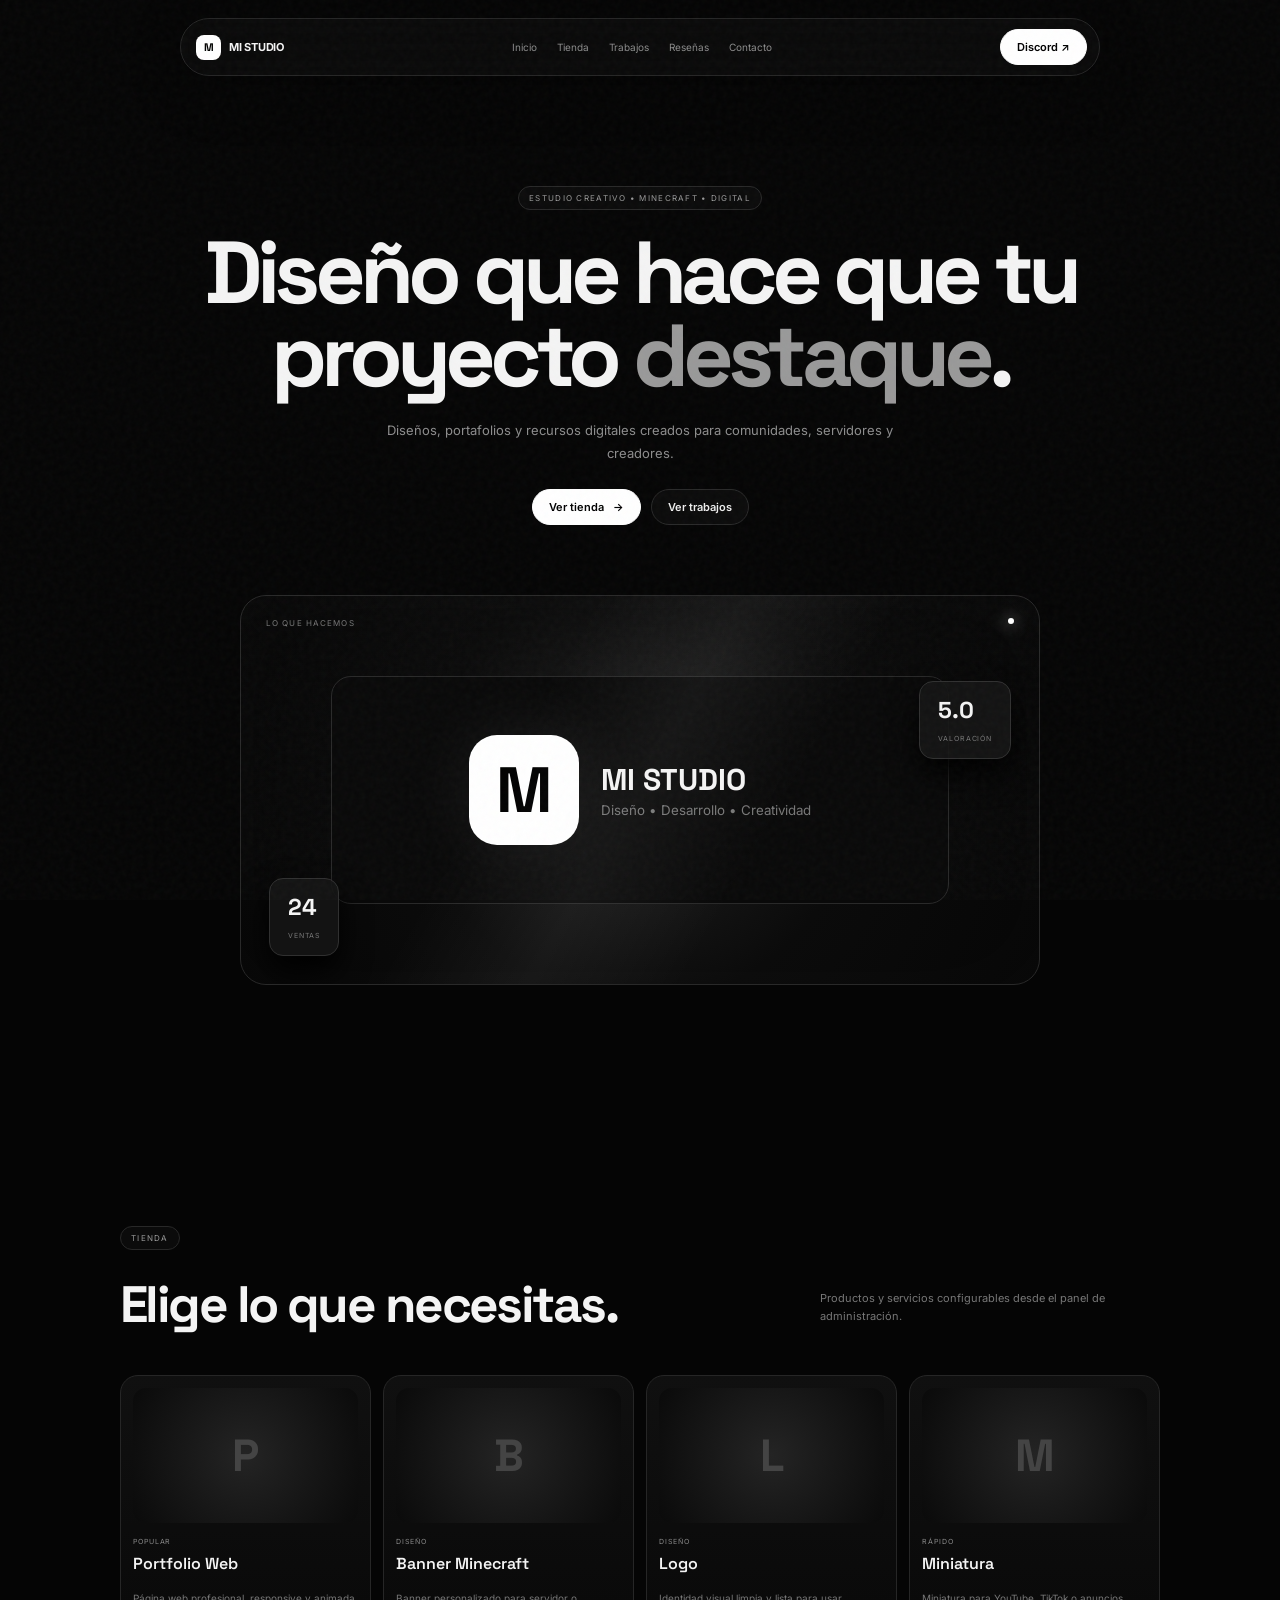
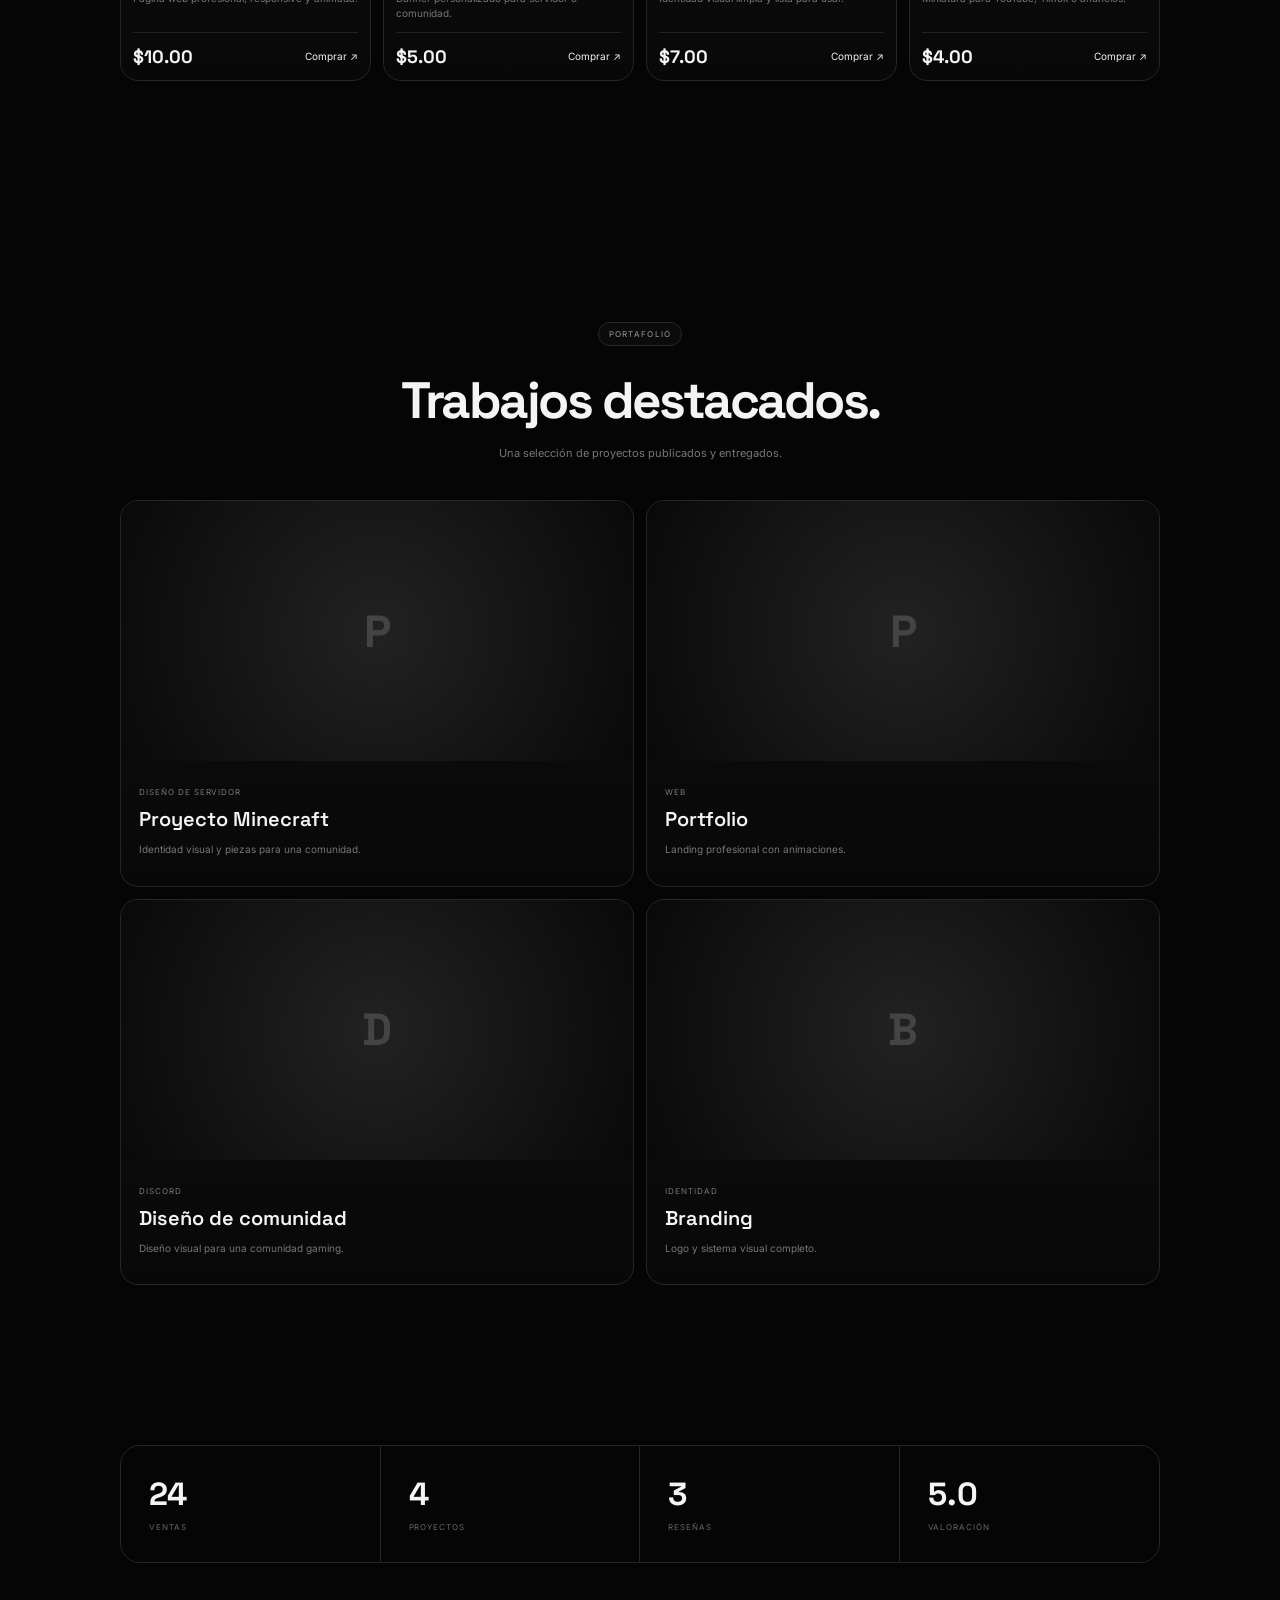
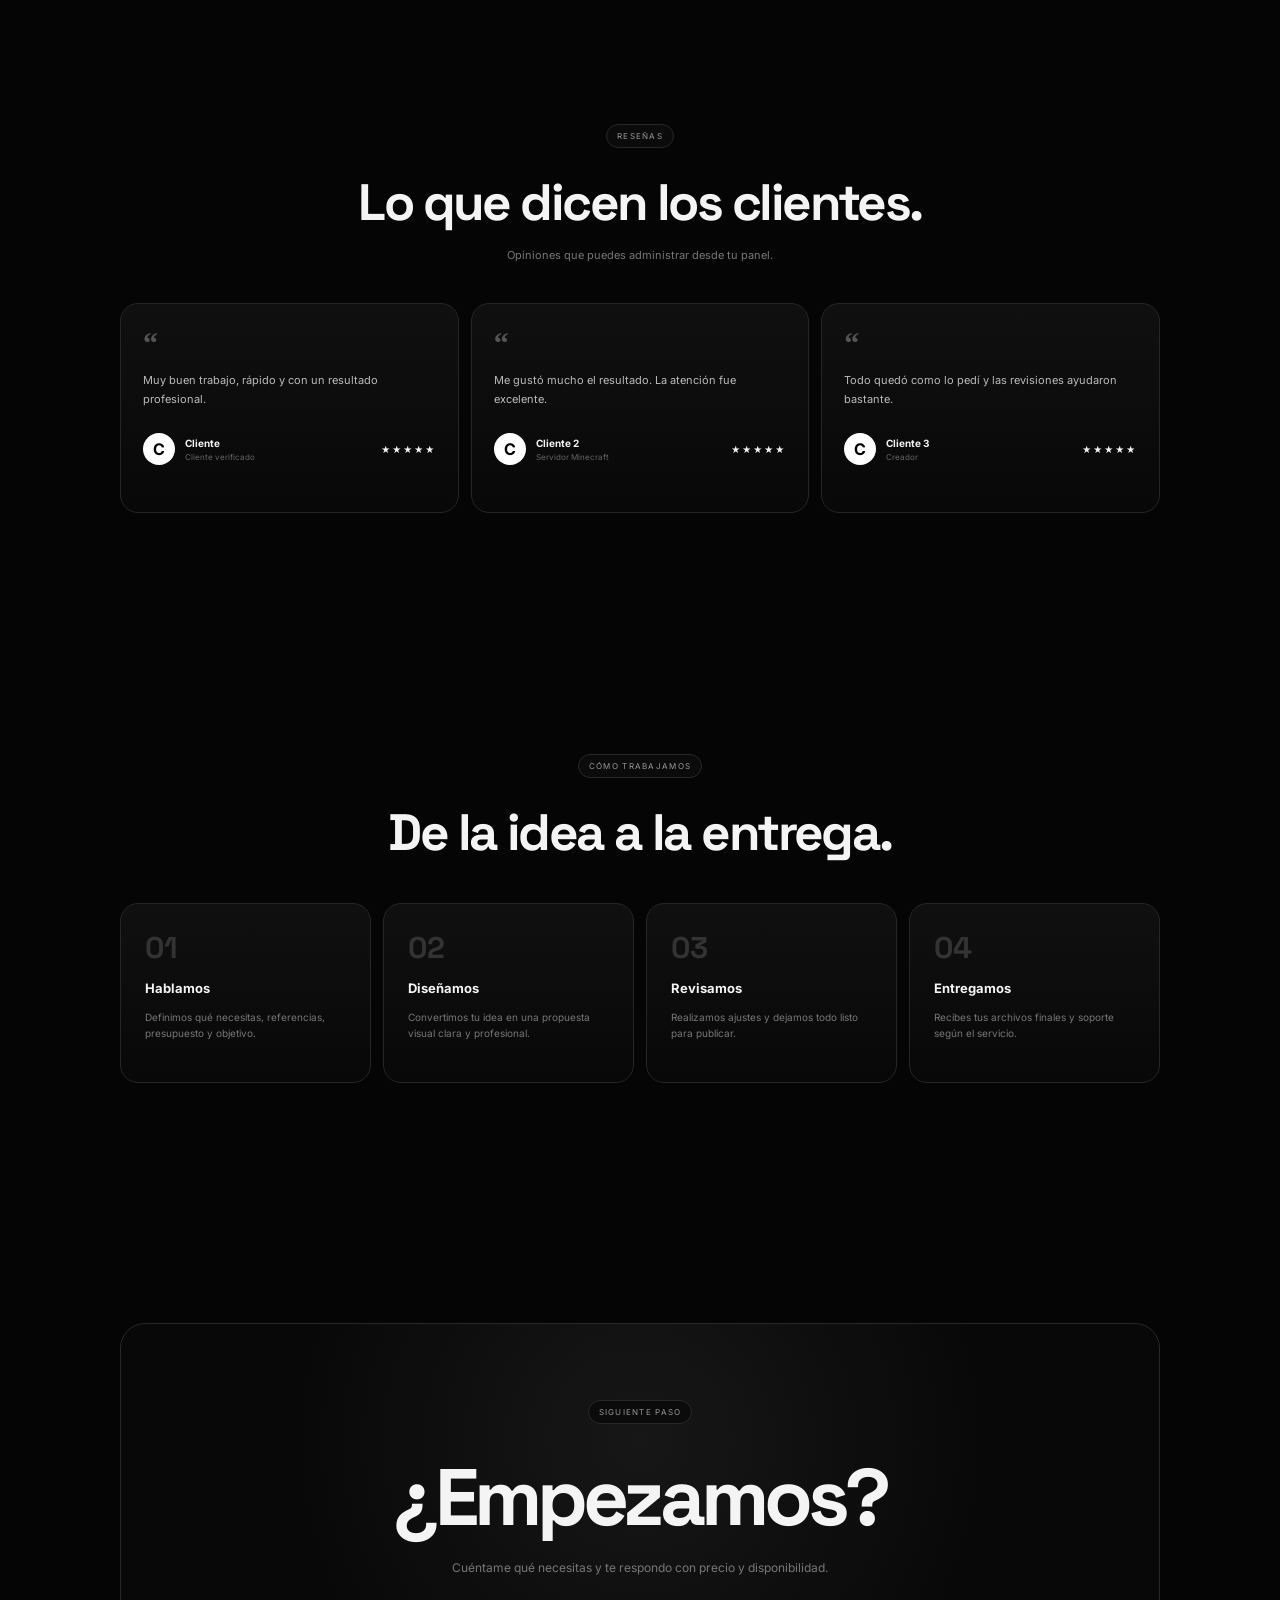
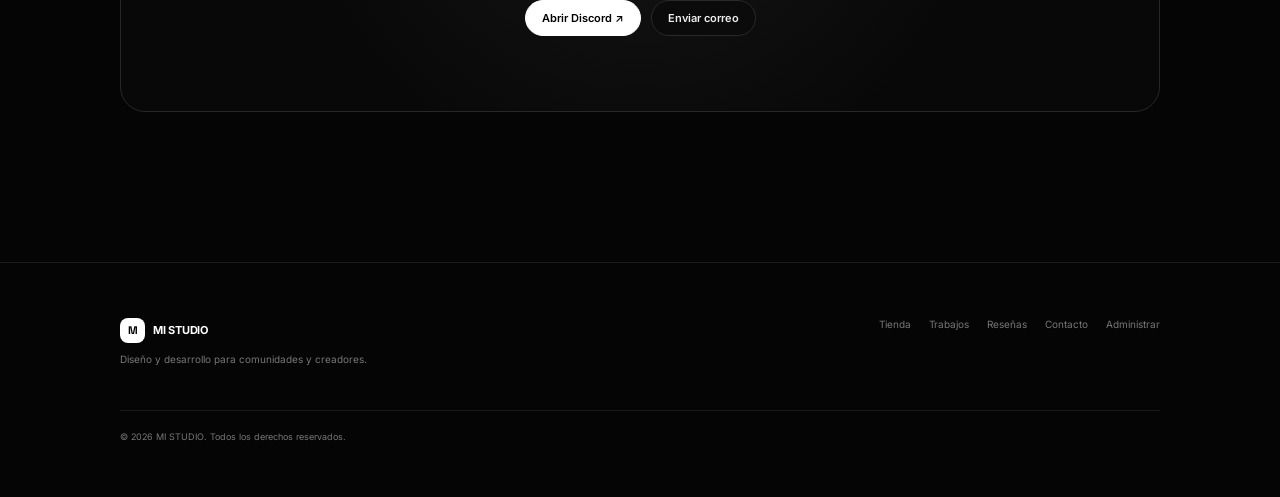
==== index.html @ 118d12fd "Add files via upload" ====
<!DOCTYPE html>
<html lang="es">
<head>
  <meta charset="UTF-8">
  <meta name="viewport" content="width=device-width, initial-scale=1.0">
  <meta name="theme-color" content="#050505">
  <meta name="description" content="Tienda y portafolio profesional.">
  <title>Mi Studio — Diseño para comunidades</title>
  <link rel="preconnect" href="https://fonts.googleapis.com">
  <link rel="preconnect" href="https://fonts.gstatic.com" crossorigin>
  <link href="https://fonts.googleapis.com/css2?family=Inter:wght@400;500;600;700;800&family=Space+Grotesk:wght@500;600;700&display=swap" rel="stylesheet">
  <link rel="stylesheet" href="style.css">
</head>
<body>
  <div class="noise"></div>
  <header class="nav-wrap">
    <nav class="nav glass">
      <a class="brand" href="#inicio" aria-label="Inicio">
        <span class="brand-mark">M</span><span id="brandName">MI STUDIO</span>
      </a>
      <div class="nav-links">
        <a href="#inicio">Inicio</a>
        <a href="#tienda">Tienda</a>
        <a href="#trabajos">Trabajos</a>
        <a href="#reseñas">Reseñas</a>
        <a href="#contacto">Contacto</a>
      </div>
      <a id="discordBtn" class="pill light" href="#" target="_blank" rel="noopener">Discord ↗</a>
    </nav>
  </header>

  <main>
    <section id="inicio" class="hero section">
      <div class="eyebrow">ESTUDIO CREATIVO • MINECRAFT • DIGITAL</div>
      <h1 id="heroTitle">Diseño que hace<br>que tu proyecto <span>destaque.</span></h1>
      <p id="heroText">Diseños, portafolios y recursos digitales creados para comunidades, servidores y creadores.</p>
      <div class="hero-actions">
        <a class="btn primary" href="#tienda">Ver tienda <span>→</span></a>
        <a class="btn secondary" href="#trabajos">Ver trabajos</a>
      </div>

      <div class="hero-card">
        <div class="hero-card-top">
          <span>LO QUE HACEMOS</span><span class="dot"></span>
        </div>
        <div class="hero-preview">
          <div class="preview-logo">M</div>
          <div class="preview-copy">
            <strong id="previewName">MI STUDIO</strong>
            <small>Diseño • Desarrollo • Creatividad</small>
          </div>
        </div>
        <div class="float-card float-left"><b id="salesMini">0</b><small>VENTAS</small></div>
        <div class="float-card float-right"><b>5.0</b><small>VALORACIÓN</small></div>
      </div>
    </section>

    <section id="tienda" class="section">
      <div class="section-head">
        <div>
          <div class="eyebrow">TIENDA</div>
          <h2>Elige lo que necesitas.</h2>
        </div>
        <p>Productos y servicios configurables desde el panel de administración.</p>
      </div>
      <div id="productsGrid" class="product-grid"></div>
    </section>

    <section id="trabajos" class="section">
      <div class="section-head center">
        <div class="eyebrow">PORTAFOLIO</div>
        <h2>Trabajos destacados.</h2>
        <p>Una selección de proyectos publicados y entregados.</p>
      </div>
      <div id="projectsGrid" class="projects-grid"></div>
    </section>

    <section class="section stats-section">
      <div class="stats">
        <div><strong id="statSales">0</strong><span>VENTAS</span></div>
        <div><strong id="statProjects">0</strong><span>PROYECTOS</span></div>
        <div><strong id="statReviews">0</strong><span>RESEÑAS</span></div>
        <div><strong id="statRating">5.0</strong><span>VALORACIÓN</span></div>
      </div>
    </section>

    <section id="reseñas" class="section">
      <div class="section-head center">
        <div class="eyebrow">RESEÑAS</div>
        <h2>Lo que dicen los clientes.</h2>
        <p>Opiniones que puedes administrar desde tu panel.</p>
      </div>
      <div id="reviewsGrid" class="reviews-grid"></div>
    </section>

    <section class="section process">
      <div class="section-head center">
        <div class="eyebrow">CÓMO TRABAJAMOS</div>
        <h2>De la idea a la entrega.</h2>
      </div>
      <div class="process-grid">
        <article><span>01</span><h3>Hablamos</h3><p>Definimos qué necesitas, referencias, presupuesto y objetivo.</p></article>
        <article><span>02</span><h3>Diseñamos</h3><p>Convertimos tu idea en una propuesta visual clara y profesional.</p></article>
        <article><span>03</span><h3>Revisamos</h3><p>Realizamos ajustes y dejamos todo listo para publicar.</p></article>
        <article><span>04</span><h3>Entregamos</h3><p>Recibes tus archivos finales y soporte según el servicio.</p></article>
      </div>
    </section>

    <section id="contacto" class="section cta">
      <div class="cta-inner">
        <div class="eyebrow">SIGUIENTE PASO</div>
        <h2 id="ctaTitle">¿Empezamos?</h2>
        <p id="ctaText">Cuéntame qué necesitas y te respondo con precio y disponibilidad.</p>
        <div class="hero-actions">
          <a id="ctaDiscord" class="btn primary" href="#" target="_blank" rel="noopener">Abrir Discord ↗</a>
          <a id="ctaEmail" class="btn secondary" href="mailto:">Enviar correo</a>
        </div>
      </div>
    </section>
  </main>

  <footer class="footer">
    <div>
      <a class="brand" href="#inicio"><span class="brand-mark">M</span><span id="footerBrand">MI STUDIO</span></a>
      <p id="footerText">Diseño y desarrollo para comunidades y creadores.</p>
    </div>
    <div class="footer-links">
      <a href="#tienda">Tienda</a><a href="#trabajos">Trabajos</a><a href="#reseñas">Reseñas</a><a href="#contacto">Contacto</a>
      <a href="admin.html">Administrar</a>
    </div>
    <div class="copyright">© <span id="year"></span> <span id="copyrightName">MI STUDIO</span>. Todos los derechos reservados.</div>
  </footer>

  <div id="toast" class="toast"></div>
  <script src="data.js"></script>
  <script src="app.js"></script>
</body>
</html>
---- style.css ----
*{box-sizing:border-box}html{scroll-behavior:smooth}body{margin:0;background:#050505;color:#f4f4f4;font-family:Inter,system-ui,sans-serif;overflow-x:hidden}a{color:inherit;text-decoration:none}button,input,textarea{font:inherit}.noise{position:fixed;inset:0;pointer-events:none;opacity:.035;background-image:url("data:image/svg+xml,%3Csvg viewBox='0 0 180 180' xmlns='http://www.w3.org/2000/svg'%3E%3Cfilter id='n'%3E%3CfeTurbulence type='fractalNoise' baseFrequency='.9' numOctaves='4' stitchTiles='stitch'/%3E%3C/filter%3E%3Crect width='100%25' height='100%25' filter='url(%23n)'/%3E%3C/svg%3E");z-index:50}.nav-wrap{position:fixed;top:18px;left:0;right:0;z-index:20}.nav{width:min(920px,calc(100% - 28px));margin:auto;display:flex;align-items:center;justify-content:space-between;padding:10px 12px 10px 15px;border:1px solid #252525;border-radius:999px}.glass{background:rgba(12,12,12,.78);backdrop-filter:blur(18px);box-shadow:0 15px 50px rgba(0,0,0,.35)}.brand{display:flex;align-items:center;gap:8px;font-size:11px;font-weight:700;letter-spacing:-.02em}.brand-mark{width:25px;height:25px;border-radius:8px;background:#fff;color:#000;display:grid;place-items:center;font-family:"Space Grotesk";font-weight:800}.nav-links{display:flex;gap:20px;font-size:10px;color:#8c8c8c}.nav-links a:hover{color:#fff}.pill,.btn{border:1px solid #292929;border-radius:999px;padding:10px 16px;font-size:11px;font-weight:600;display:inline-flex;align-items:center;justify-content:center;gap:9px;transition:.25s}.pill.light,.btn.primary{background:#fff;color:#000;border-color:#fff}.pill:hover,.btn:hover{transform:translateY(-2px)}.section{width:min(1040px,calc(100% - 34px));margin:auto;padding:120px 0}.hero{padding-top:185px;text-align:center}.eyebrow{display:inline-flex;border:1px solid #282828;border-radius:999px;padding:6px 10px;color:#999;font-size:8px;letter-spacing:.16em;margin-bottom:22px;background:#0b0b0b}.hero h1{font-family:"Space Grotesk";font-size:clamp(45px,7vw,88px);line-height:.94;letter-spacing:-.065em;max-width:900px;margin:0 auto 22px}.hero h1 span{color:#999}.hero p{max-width:570px;margin:auto;color:#8d8d8d;line-height:1.7;font-size:13px}.hero-actions{display:flex;justify-content:center;gap:10px;margin-top:25px}.btn.secondary{background:#0b0b0b;color:#eee}.hero-card{position:relative;margin:70px auto 0;max-width:800px;height:390px;border:1px solid #292929;border-radius:26px;overflow:hidden;background:radial-gradient(circle at 50% 50%,#202020 0,#0b0b0b 48%,#060606 100%);box-shadow:inset 0 0 100px rgba(255,255,255,.02)}.hero-card:after{content:"";position:absolute;inset:0;background:linear-gradient(120deg,transparent 35%,rgba(255,255,255,.05),transparent 65%);animation:shine 5s infinite}.hero-card-top{position:absolute;top:22px;left:25px;right:25px;display:flex;justify-content:space-between;color:#777;font-size:8px;letter-spacing:.14em}.dot{width:6px;height:6px;border-radius:50%;background:#fff;box-shadow:0 0 16px #fff}.hero-preview{position:absolute;inset:80px 90px;display:flex;align-items:center;justify-content:center;gap:22px;border:1px solid #292929;border-radius:20px;background:#090909}.preview-logo{width:110px;height:110px;border-radius:28px;background:#fff;color:#000;display:grid;place-items:center;font:800 64px "Space Grotesk";box-shadow:0 0 80px rgba(255,255,255,.08)}.preview-copy{text-align:left}.preview-copy strong{display:block;font:700 30px "Space Grotesk"}.preview-copy small{color:#777}.float-card{position:absolute;z-index:2;background:rgba(20,20,20,.9);border:1px solid #303030;border-radius:14px;padding:13px 18px;text-align:left;box-shadow:0 15px 30px #000}.float-card b{display:block;font:700 23px "Space Grotesk"}.float-card small{color:#777;font-size:7px;letter-spacing:.12em}.float-left{left:28px;bottom:28px}.float-right{right:28px;top:85px}.section-head{display:flex;align-items:end;justify-content:space-between;gap:30px;margin-bottom:38px}.section-head h2,.center h2{font:700 clamp(30px,4vw,52px) "Space Grotesk";letter-spacing:-.05em;margin:0}.section-head p{max-width:340px;color:#777;font-size:11px;line-height:1.6}.center{display:block;text-align:center}.center p{margin:12px auto 0}.product-grid{display:grid;grid-template-columns:repeat(4,1fr);gap:12px}.product-card,.project-card,.review-card,.process-grid article,.panel-box,.edit-card,.admin-stat{border:1px solid #262626;background:linear-gradient(180deg,#101010,#080808);border-radius:18px;transition:.3s}.product-card{padding:12px;min-height:300px;display:flex;flex-direction:column}.product-card:hover,.project-card:hover,.review-card:hover,.process-grid article:hover{transform:translateY(-6px);border-color:#555;box-shadow:0 25px 60px rgba(0,0,0,.35)}.product-visual{height:135px;border-radius:13px;background:radial-gradient(circle,#242424,#0a0a0a);display:grid;place-items:center;margin-bottom:14px;overflow:hidden}.product-visual img,.project-image img{width:100%;height:100%;object-fit:cover}.product-visual span,.project-image span{font:700 45px "Space Grotesk";color:#444}.tag{font-size:7px;color:#888;letter-spacing:.13em}.product-card h3{font:600 16px "Space Grotesk";margin:7px 0}.product-card p,.project-info p{color:#777;font-size:10px;line-height:1.55}.product-bottom{margin-top:auto;display:flex;justify-content:space-between;align-items:center;border-top:1px solid #222;padding-top:12px}.product-bottom strong{font:700 18px "Space Grotesk"}.product-bottom a{font-size:10px}.projects-grid{display:grid;grid-template-columns:repeat(2,1fr);gap:12px}.project-card{overflow:hidden}.project-image{height:260px;background:radial-gradient(circle,#222,#090909);display:grid;place-items:center;overflow:hidden}.project-info{padding:18px}.project-info small{color:#777;font-size:8px;text-transform:uppercase;letter-spacing:.12em}.project-info h3{font:600 20px "Space Grotesk";margin:7px 0}.stats-section{padding-top:40px;padding-bottom:40px}.stats{display:grid;grid-template-columns:repeat(4,1fr);border:1px solid #252525;border-radius:20px;overflow:hidden}.stats>div{padding:28px;border-right:1px solid #252525}.stats>div:last-child{border:0}.stats strong{display:block;font:700 32px "Space Grotesk"}.stats span{font-size:8px;color:#666;letter-spacing:.12em}.reviews-grid{display:grid;grid-template-columns:repeat(3,1fr);gap:12px}.review-card{padding:22px;min-height:210px}.quote{font:700 30px Georgia;color:#555}.review-card p{font-size:11px;color:#bbb;line-height:1.7}.review-user{display:flex;align-items:center;gap:10px;margin-top:25px}.review-user img,.avatar{width:32px;height:32px;border-radius:50%;object-fit:cover;background:#fff;color:#000;display:grid;place-items:center;font-weight:700}.review-user b,.review-user small{display:block}.review-user b{font-size:10px}.review-user small{color:#666;font-size:8px;margin-top:3px}.stars{margin-left:auto;font-size:9px;letter-spacing:2px}.process-grid{display:grid;grid-template-columns:repeat(4,1fr);gap:12px}.process-grid article{padding:24px;min-height:180px}.process-grid span{font:700 30px "Space Grotesk";color:#333}.process-grid h3{font-size:13px}.process-grid p{font-size:10px;color:#777;line-height:1.6}.cta{padding-bottom:150px}.cta-inner{border:1px solid #282828;border-radius:25px;padding:75px 30px;text-align:center;background:radial-gradient(circle at 50% 30%,#171717,#080808 60%)}.cta h2{font:700 clamp(45px,7vw,80px) "Space Grotesk";letter-spacing:-.06em;margin:0}.cta p{color:#777;font-size:12px}.footer{border-top:1px solid #1c1c1c;padding:55px max(25px,calc((100% - 1040px)/2));display:grid;grid-template-columns:1fr 1fr;gap:35px;color:#777;font-size:10px}.footer .brand{color:#fff}.footer-links{display:flex;gap:18px;justify-content:flex-end;flex-wrap:wrap}.copyright{grid-column:1/-1;border-top:1px solid #191919;padding-top:20px;font-size:9px}.toast{position:fixed;bottom:24px;right:24px;padding:12px 16px;border:1px solid #333;background:#111;color:#fff;border-radius:12px;font-size:11px;opacity:0;transform:translateY(10px);transition:.25s;z-index:100}.toast.show{opacity:1;transform:none}.reveal{opacity:0;transform:translateY(20px);transition:.7s}.reveal.visible{opacity:1;transform:none}@keyframes shine{0%,35%{transform:translateX(-120%)}70%,100%{transform:translateX(120%)}}@media(max-width:800px){.nav-links{display:none}.hero{padding-top:145px}.hero-card{height:300px}.hero-preview{inset:65px 35px}.preview-logo{width:75px;height:75px;font-size:42px;border-radius:20px}.preview-copy strong{font-size:20px}.float-card{display:none}.product-grid{grid-template-columns:repeat(2,1fr)}.projects-grid,.reviews-grid{grid-template-columns:1fr}.process-grid{grid-template-columns:repeat(2,1fr)}.stats{grid-template-columns:repeat(2,1fr)}.stats>div:nth-child(2){border-right:0}.stats>div{border-bottom:1px solid #252525}.section-head{display:block}.section-head p{margin-top:14px}.footer{grid-template-columns:1fr}.footer-links{justify-content:flex-start}.copyright{grid-column:auto}}@media(max-width:480px){.product-grid{grid-template-columns:1fr}.process-grid{grid-template-columns:1fr}.hero h1{font-size:46px}.hero-preview{inset:55px 18px}.preview-copy small{display:none}.section{padding:90px 0}.nav{width:calc(100% - 18px)}}
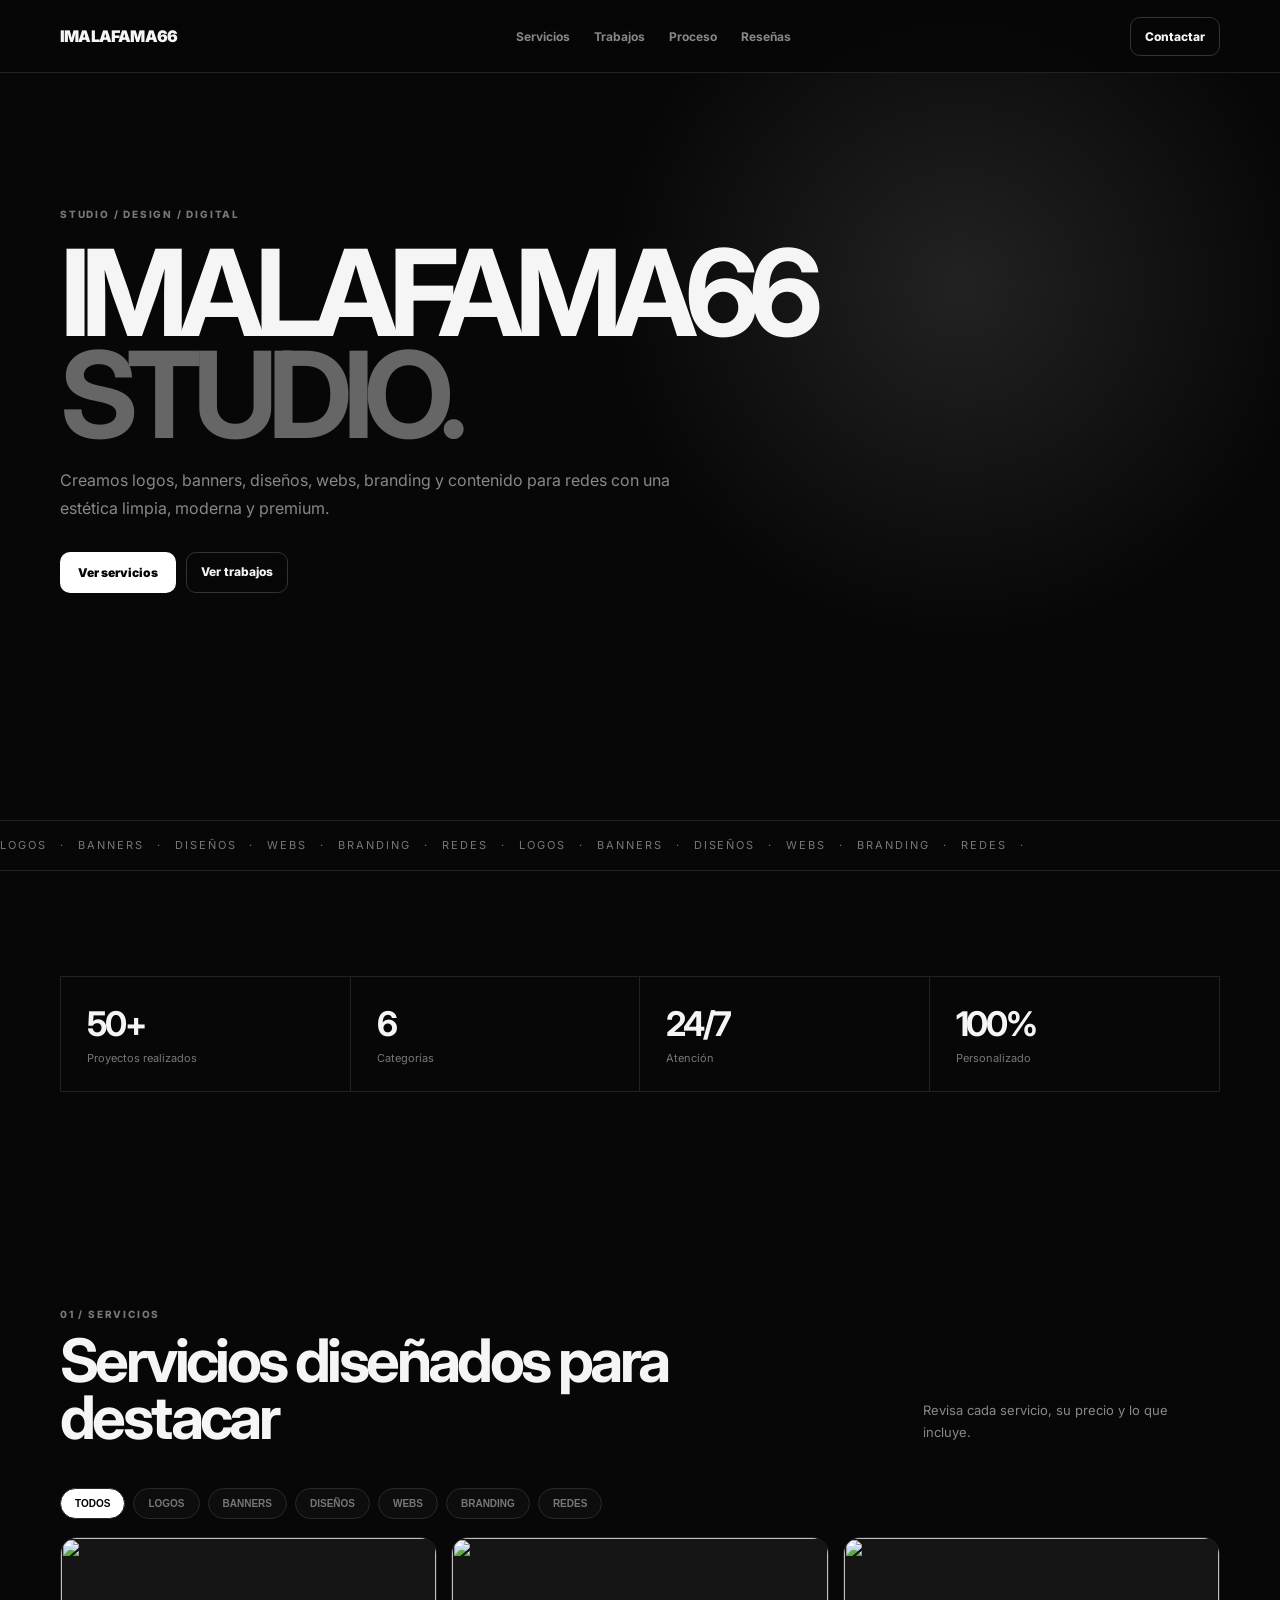
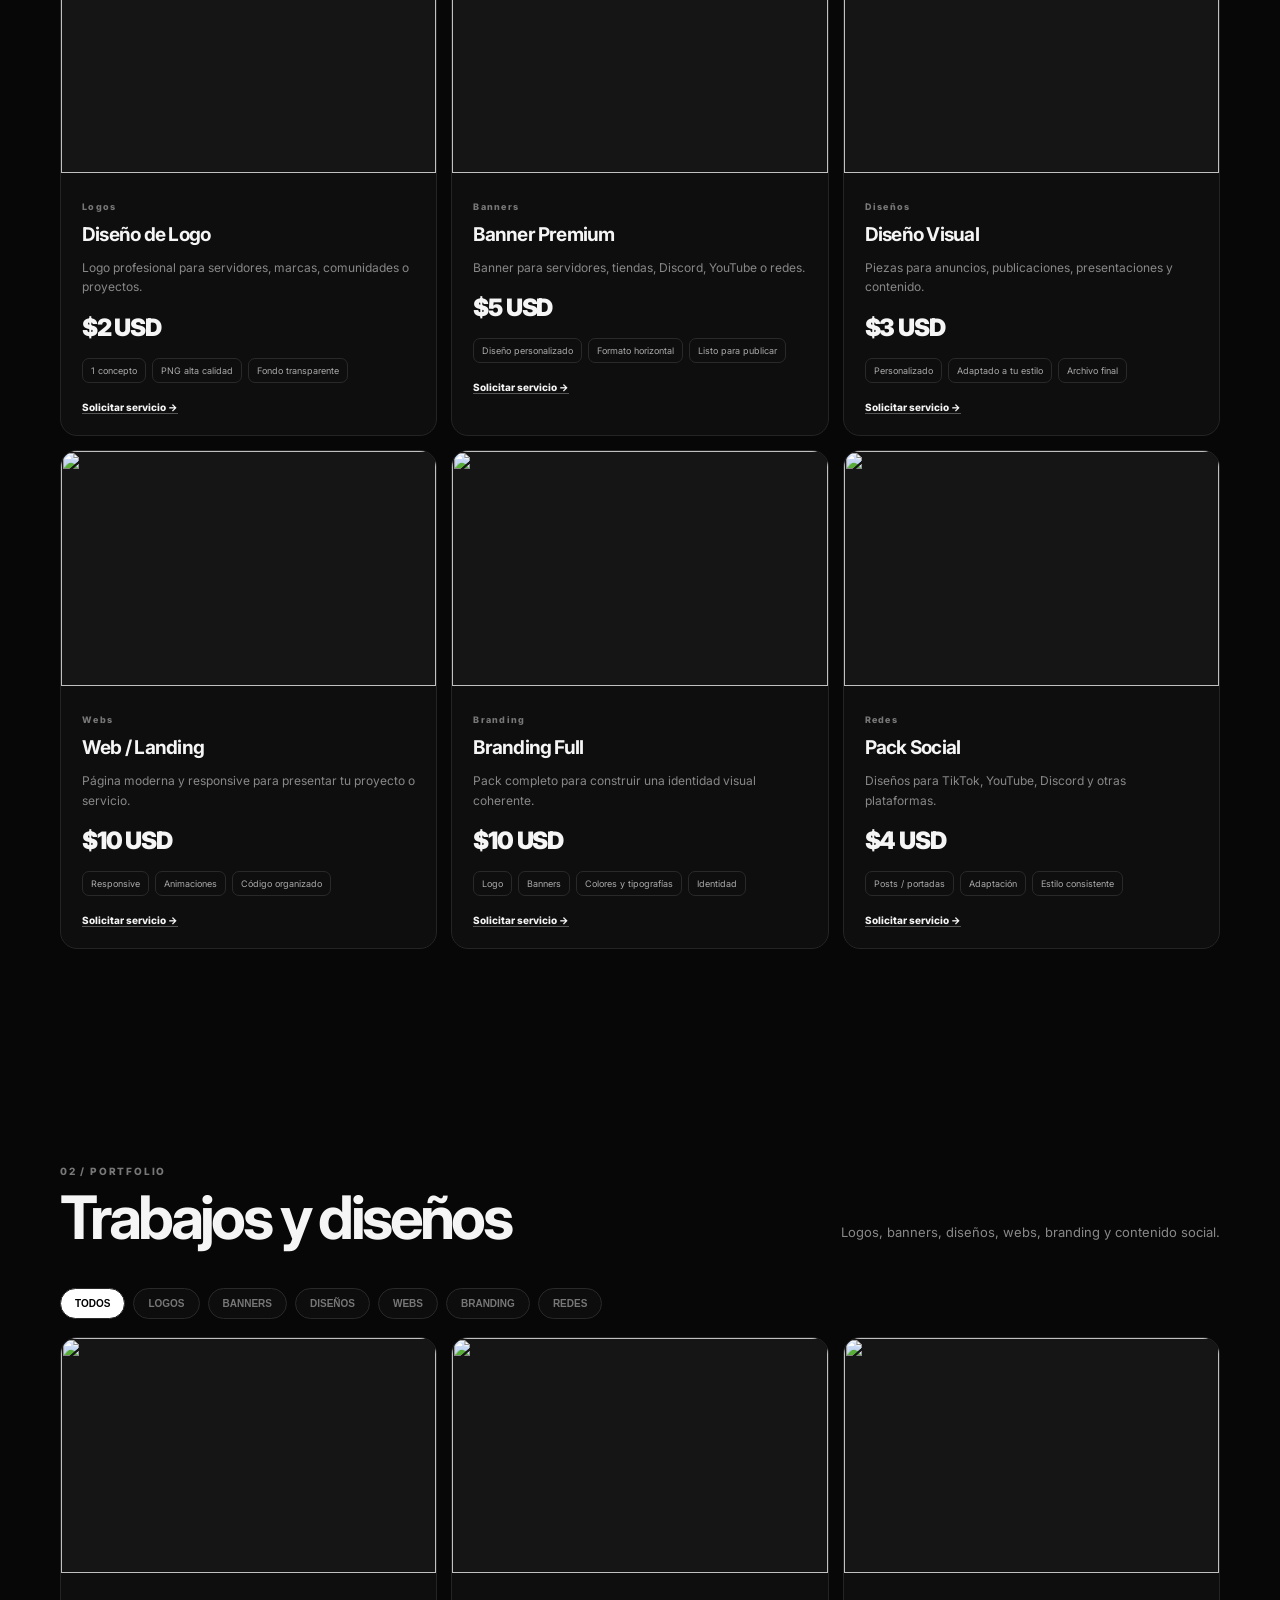
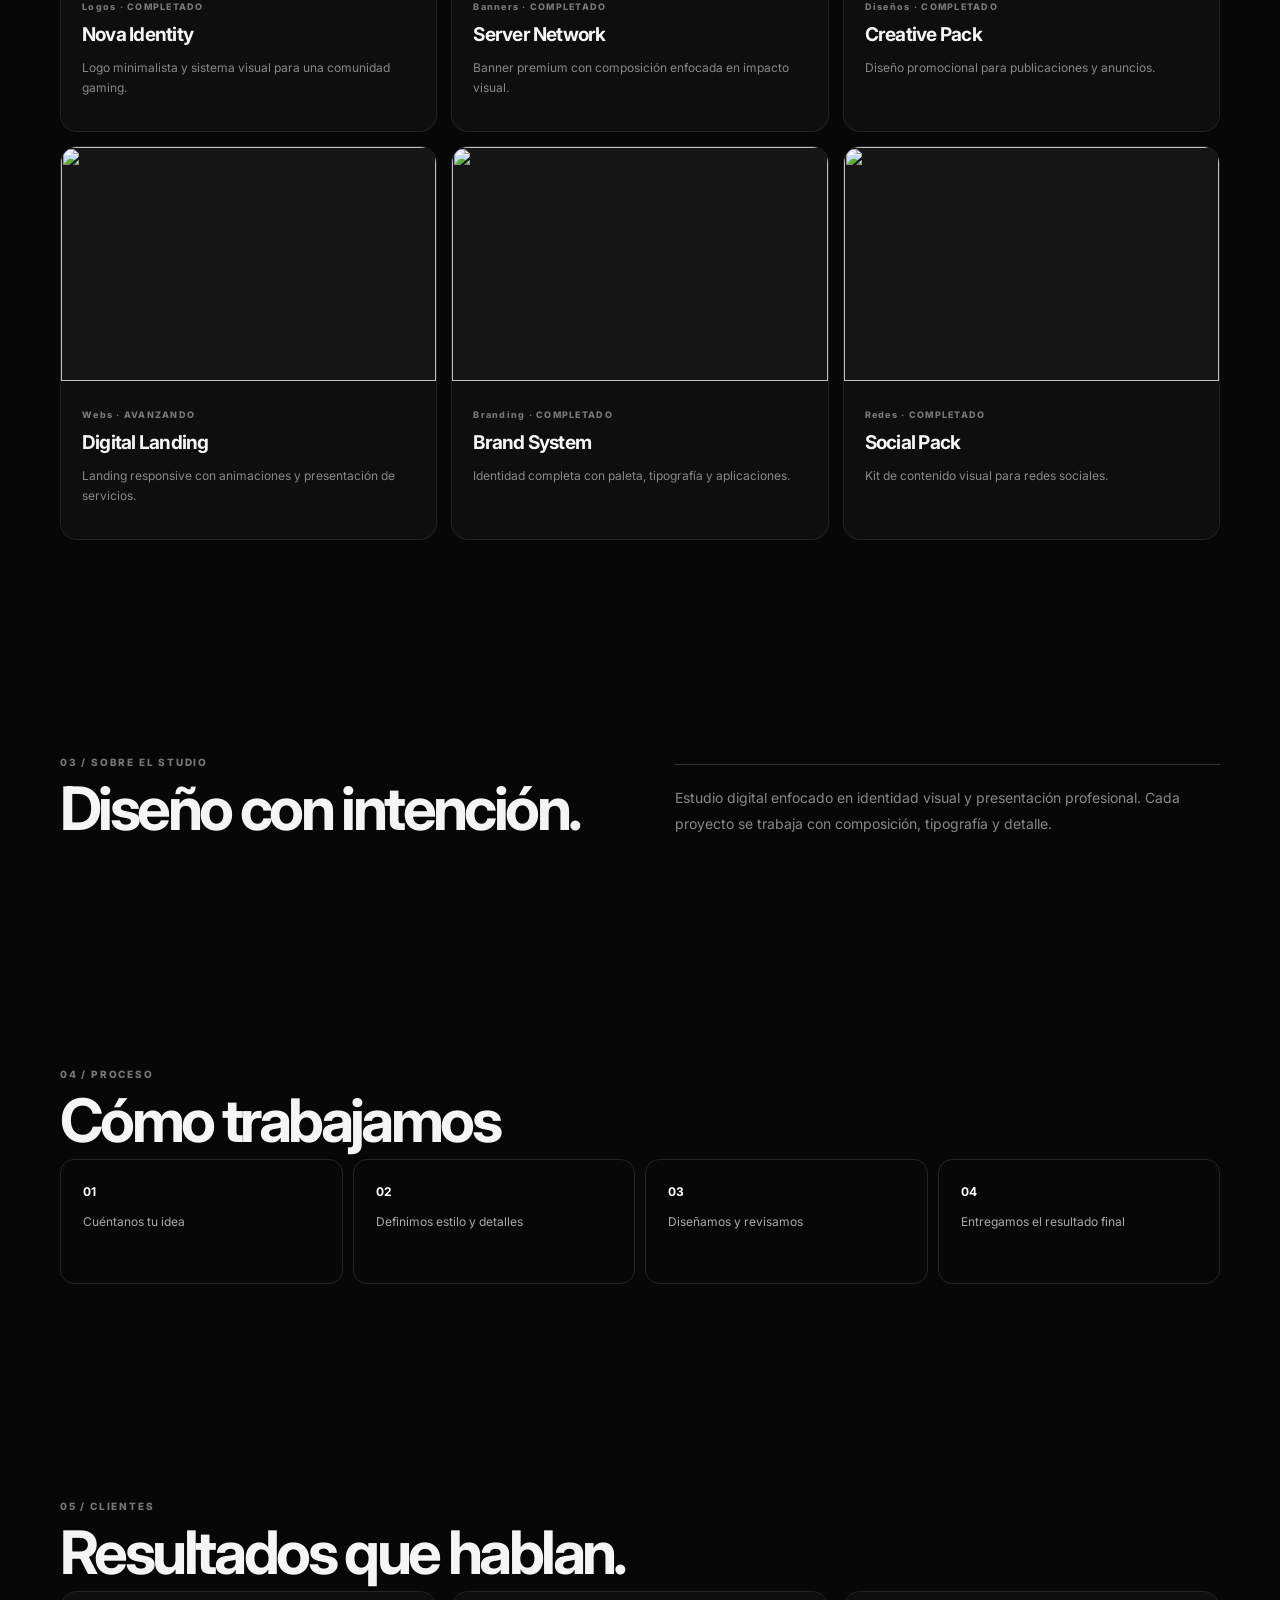
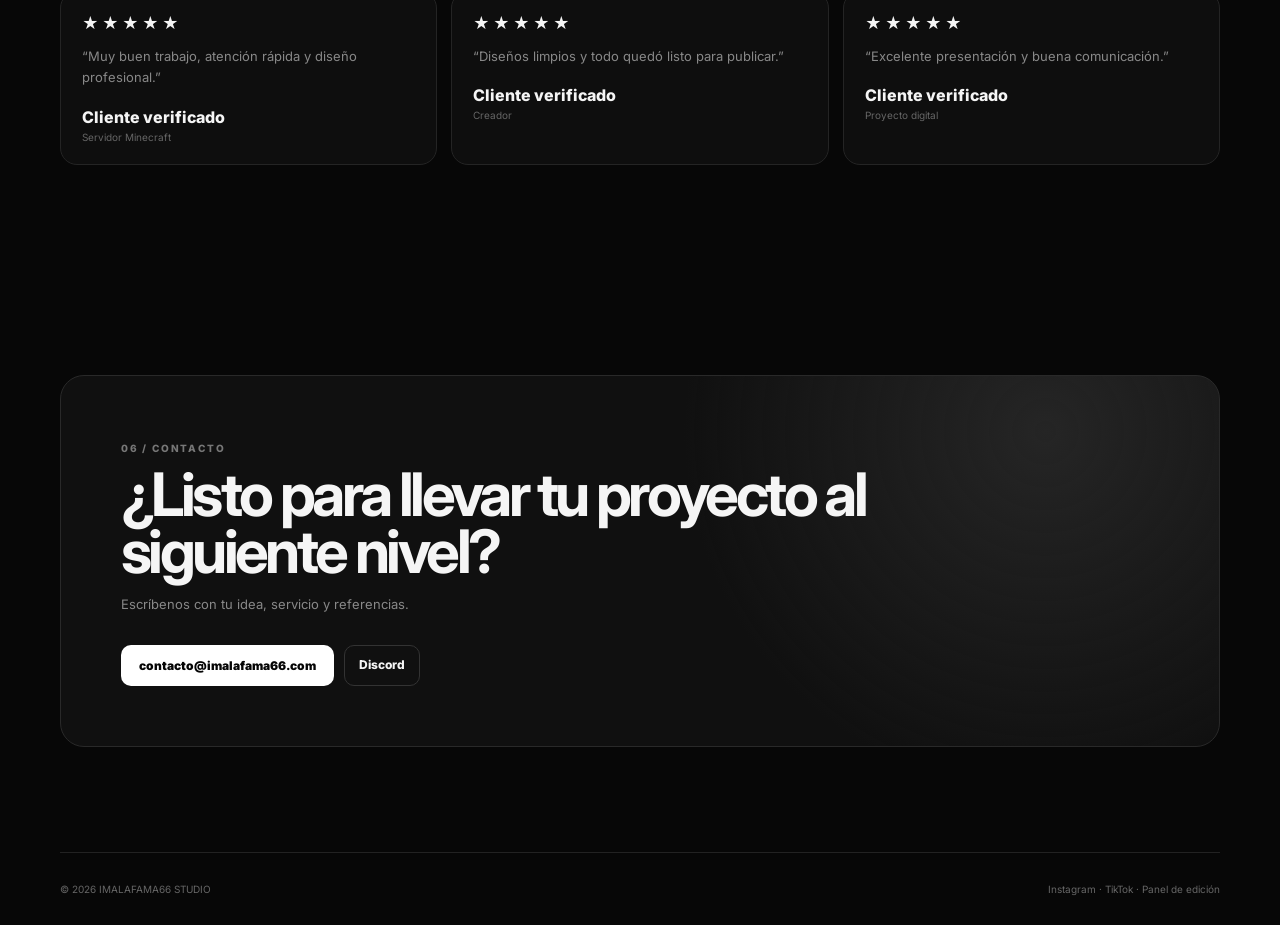
==== commit 54fdf2cd: "Add files via upload" ====
--- a/index.html
+++ b/index.html
@@ -1,138 +1,14 @@
-<!DOCTYPE html>
-<html lang="es">
-<head>
-  <meta charset="UTF-8">
-  <meta name="viewport" content="width=device-width, initial-scale=1.0">
-  <meta name="theme-color" content="#050505">
-  <meta name="description" content="Tienda y portafolio profesional.">
-  <title>Mi Studio — Diseño para comunidades</title>
-  <link rel="preconnect" href="https://fonts.googleapis.com">
-  <link rel="preconnect" href="https://fonts.gstatic.com" crossorigin>
-  <link href="https://fonts.googleapis.com/css2?family=Inter:wght@400;500;600;700;800&family=Space+Grotesk:wght@500;600;700&display=swap" rel="stylesheet">
-  <link rel="stylesheet" href="style.css">
-</head>
-<body>
-  <div class="noise"></div>
-  <header class="nav-wrap">
-    <nav class="nav glass">
-      <a class="brand" href="#inicio" aria-label="Inicio">
-        <span class="brand-mark">M</span><span id="brandName">MI STUDIO</span>
-      </a>
-      <div class="nav-links">
-        <a href="#inicio">Inicio</a>
-        <a href="#tienda">Tienda</a>
-        <a href="#trabajos">Trabajos</a>
-        <a href="#reseñas">Reseñas</a>
-        <a href="#contacto">Contacto</a>
-      </div>
-      <a id="discordBtn" class="pill light" href="#" target="_blank" rel="noopener">Discord ↗</a>
-    </nav>
-  </header>
-
-  <main>
-    <section id="inicio" class="hero section">
-      <div class="eyebrow">ESTUDIO CREATIVO • MINECRAFT • DIGITAL</div>
-      <h1 id="heroTitle">Diseño que hace<br>que tu proyecto <span>destaque.</span></h1>
-      <p id="heroText">Diseños, portafolios y recursos digitales creados para comunidades, servidores y creadores.</p>
-      <div class="hero-actions">
-        <a class="btn primary" href="#tienda">Ver tienda <span>→</span></a>
-        <a class="btn secondary" href="#trabajos">Ver trabajos</a>
-      </div>
-
-      <div class="hero-card">
-        <div class="hero-card-top">
-          <span>LO QUE HACEMOS</span><span class="dot"></span>
-        </div>
-        <div class="hero-preview">
-          <div class="preview-logo">M</div>
-          <div class="preview-copy">
-            <strong id="previewName">MI STUDIO</strong>
-            <small>Diseño • Desarrollo • Creatividad</small>
-          </div>
-        </div>
-        <div class="float-card float-left"><b id="salesMini">0</b><small>VENTAS</small></div>
-        <div class="float-card float-right"><b>5.0</b><small>VALORACIÓN</small></div>
-      </div>
-    </section>
-
-    <section id="tienda" class="section">
-      <div class="section-head">
-        <div>
-          <div class="eyebrow">TIENDA</div>
-          <h2>Elige lo que necesitas.</h2>
-        </div>
-        <p>Productos y servicios configurables desde el panel de administración.</p>
-      </div>
-      <div id="productsGrid" class="product-grid"></div>
-    </section>
-
-    <section id="trabajos" class="section">
-      <div class="section-head center">
-        <div class="eyebrow">PORTAFOLIO</div>
-        <h2>Trabajos destacados.</h2>
-        <p>Una selección de proyectos publicados y entregados.</p>
-      </div>
-      <div id="projectsGrid" class="projects-grid"></div>
-    </section>
-
-    <section class="section stats-section">
-      <div class="stats">
-        <div><strong id="statSales">0</strong><span>VENTAS</span></div>
-        <div><strong id="statProjects">0</strong><span>PROYECTOS</span></div>
-        <div><strong id="statReviews">0</strong><span>RESEÑAS</span></div>
-        <div><strong id="statRating">5.0</strong><span>VALORACIÓN</span></div>
-      </div>
-    </section>
-
-    <section id="reseñas" class="section">
-      <div class="section-head center">
-        <div class="eyebrow">RESEÑAS</div>
-        <h2>Lo que dicen los clientes.</h2>
-        <p>Opiniones que puedes administrar desde tu panel.</p>
-      </div>
-      <div id="reviewsGrid" class="reviews-grid"></div>
-    </section>
-
-    <section class="section process">
-      <div class="section-head center">
-        <div class="eyebrow">CÓMO TRABAJAMOS</div>
-        <h2>De la idea a la entrega.</h2>
-      </div>
-      <div class="process-grid">
-        <article><span>01</span><h3>Hablamos</h3><p>Definimos qué necesitas, referencias, presupuesto y objetivo.</p></article>
-        <article><span>02</span><h3>Diseñamos</h3><p>Convertimos tu idea en una propuesta visual clara y profesional.</p></article>
-        <article><span>03</span><h3>Revisamos</h3><p>Realizamos ajustes y dejamos todo listo para publicar.</p></article>
-        <article><span>04</span><h3>Entregamos</h3><p>Recibes tus archivos finales y soporte según el servicio.</p></article>
-      </div>
-    </section>
-
-    <section id="contacto" class="section cta">
-      <div class="cta-inner">
-        <div class="eyebrow">SIGUIENTE PASO</div>
-        <h2 id="ctaTitle">¿Empezamos?</h2>
-        <p id="ctaText">Cuéntame qué necesitas y te respondo con precio y disponibilidad.</p>
-        <div class="hero-actions">
-          <a id="ctaDiscord" class="btn primary" href="#" target="_blank" rel="noopener">Abrir Discord ↗</a>
-          <a id="ctaEmail" class="btn secondary" href="mailto:">Enviar correo</a>
-        </div>
-      </div>
-    </section>
-  </main>
-
-  <footer class="footer">
-    <div>
-      <a class="brand" href="#inicio"><span class="brand-mark">M</span><span id="footerBrand">MI STUDIO</span></a>
-      <p id="footerText">Diseño y desarrollo para comunidades y creadores.</p>
-    </div>
-    <div class="footer-links">
-      <a href="#tienda">Tienda</a><a href="#trabajos">Trabajos</a><a href="#reseñas">Reseñas</a><a href="#contacto">Contacto</a>
-      <a href="admin.html">Administrar</a>
-    </div>
-    <div class="copyright">© <span id="year"></span> <span id="copyrightName">MI STUDIO</span>. Todos los derechos reservados.</div>
-  </footer>
-
-  <div id="toast" class="toast"></div>
-  <script src="data.js"></script>
-  <script src="app.js"></script>
-</body>
-</html>
+<!doctype html><html lang="es"><head><meta charset="utf-8"><meta name="viewport" content="width=device-width,initial-scale=1"><title>IMALAFAMA66 — Studio</title><link rel="stylesheet" href="style.css"></head><body>
+<nav><div class="wrap nav"><a class="brand" href="#inicio" id="brand"></a><div class="links"><a href="#servicios">Servicios</a><a href="#trabajos">Trabajos</a><a href="#proceso">Proceso</a><a href="#resenas">Reseñas</a></div><a class="outline" href="#contacto">Contactar</a></div></nav>
+<section class="hero" id="inicio"><div class="wrap"><small id="eyebrow"></small><h1 id="heroTitle"></h1><p id="heroDesc"></p><div class="actions"><a class="btn" href="#servicios">Ver servicios</a><a class="outline" href="#trabajos">Ver trabajos</a></div></div></section>
+<div class="ticker">LOGOS　·　BANNERS　·　DISEÑOS　·　WEBS　·　BRANDING　·　REDES　·　LOGOS　·　BANNERS　·　DISEÑOS　·　WEBS　·　BRANDING　·　REDES　·　</div>
+<section><div class="wrap stats" id="stats"></div></section>
+<section id="servicios"><div class="wrap"><div class="head"><div><small>01 / SERVICIOS</small><h2 id="servicesTitle"></h2></div><p id="servicesIntro"></p></div><div class="filters" id="serviceFilters"></div><div class="grid" id="services"></div></div></section>
+<section id="trabajos"><div class="wrap"><div class="head"><div><small>02 / PORTFOLIO</small><h2 id="portfolioTitle"></h2></div><p id="portfolioIntro"></p></div><div class="filters" id="workFilters"></div><div class="grid" id="projects"></div></div></section>
+<section><div class="wrap about"><div><small>03 / SOBRE EL STUDIO</small><h2>Diseño con intención.</h2></div><p id="about"></p></div></section>
+<section id="proceso"><div class="wrap"><small>04 / PROCESO</small><h2 id="processTitle"></h2><div class="process" id="process"></div></div></section>
+<section id="resenas"><div class="wrap"><small>05 / CLIENTES</small><h2>Resultados que hablan.</h2><div class="grid" id="reviews"></div></div></section>
+<section id="contacto"><div class="wrap cta"><small>06 / CONTACTO</small><h2 id="contactTitle"></h2><p id="contactText"></p><div class="actions"><a class="btn" id="email"></a><a class="outline" id="discord">Discord</a></div></div></section>
+<footer><div class="wrap foot"><span>© <span id="year"></span> IMALAFAMA66 STUDIO</span><span><a id="instagram">Instagram</a> · <a id="tiktok">TikTok</a> · <a href="admin.html">Panel de edición</a></span></div></footer>
+<div class="modal" id="modal"><div class="modalbox"><button id="close">×</button><img id="mimg"><div class="pad"><small id="mmeta"></small><h2 id="mtitle"></h2><p id="mdesc"></p></div></div></div>
+<script src="config.js"></script><script src="app.js"></script><script>year.textContent=new Date().getFullYear()</script></body></html>
--- a/style.css
+++ b/style.css
@@ -1 +1 @@
-*{box-sizing:border-box}html{scroll-behavior:smooth}body{margin:0;background:#050505;color:#f4f4f4;font-family:Inter,system-ui,sans-serif;overflow-x:hidden}a{color:inherit;text-decoration:none}button,input,textarea{font:inherit}.noise{position:fixed;inset:0;pointer-events:none;opacity:.035;background-image:url("data:image/svg+xml,%3Csvg viewBox='0 0 180 180' xmlns='http://www.w3.org/2000/svg'%3E%3Cfilter id='n'%3E%3CfeTurbulence type='fractalNoise' baseFrequency='.9' numOctaves='4' stitchTiles='stitch'/%3E%3C/filter%3E%3Crect width='100%25' height='100%25' filter='url(%23n)'/%3E%3C/svg%3E");z-index:50}.nav-wrap{position:fixed;top:18px;left:0;right:0;z-index:20}.nav{width:min(920px,calc(100% - 28px));margin:auto;display:flex;align-items:center;justify-content:space-between;padding:10px 12px 10px 15px;border:1px solid #252525;border-radius:999px}.glass{background:rgba(12,12,12,.78);backdrop-filter:blur(18px);box-shadow:0 15px 50px rgba(0,0,0,.35)}.brand{display:flex;align-items:center;gap:8px;font-size:11px;font-weight:700;letter-spacing:-.02em}.brand-mark{width:25px;height:25px;border-radius:8px;background:#fff;color:#000;display:grid;place-items:center;font-family:"Space Grotesk";font-weight:800}.nav-links{display:flex;gap:20px;font-size:10px;color:#8c8c8c}.nav-links a:hover{color:#fff}.pill,.btn{border:1px solid #292929;border-radius:999px;padding:10px 16px;font-size:11px;font-weight:600;display:inline-flex;align-items:center;justify-content:center;gap:9px;transition:.25s}.pill.light,.btn.primary{background:#fff;color:#000;border-color:#fff}.pill:hover,.btn:hover{transform:translateY(-2px)}.section{width:min(1040px,calc(100% - 34px));margin:auto;padding:120px 0}.hero{padding-top:185px;text-align:center}.eyebrow{display:inline-flex;border:1px solid #282828;border-radius:999px;padding:6px 10px;color:#999;font-size:8px;letter-spacing:.16em;margin-bottom:22px;background:#0b0b0b}.hero h1{font-family:"Space Grotesk";font-size:clamp(45px,7vw,88px);line-height:.94;letter-spacing:-.065em;max-width:900px;margin:0 auto 22px}.hero h1 span{color:#999}.hero p{max-width:570px;margin:auto;color:#8d8d8d;line-height:1.7;font-size:13px}.hero-actions{display:flex;justify-content:center;gap:10px;margin-top:25px}.btn.secondary{background:#0b0b0b;color:#eee}.hero-card{position:relative;margin:70px auto 0;max-width:800px;height:390px;border:1px solid #292929;border-radius:26px;overflow:hidden;background:radial-gradient(circle at 50% 50%,#202020 0,#0b0b0b 48%,#060606 100%);box-shadow:inset 0 0 100px rgba(255,255,255,.02)}.hero-card:after{content:"";position:absolute;inset:0;background:linear-gradient(120deg,transparent 35%,rgba(255,255,255,.05),transparent 65%);animation:shine 5s infinite}.hero-card-top{position:absolute;top:22px;left:25px;right:25px;display:flex;justify-content:space-between;color:#777;font-size:8px;letter-spacing:.14em}.dot{width:6px;height:6px;border-radius:50%;background:#fff;box-shadow:0 0 16px #fff}.hero-preview{position:absolute;inset:80px 90px;display:flex;align-items:center;justify-content:center;gap:22px;border:1px solid #292929;border-radius:20px;background:#090909}.preview-logo{width:110px;height:110px;border-radius:28px;background:#fff;color:#000;display:grid;place-items:center;font:800 64px "Space Grotesk";box-shadow:0 0 80px rgba(255,255,255,.08)}.preview-copy{text-align:left}.preview-copy strong{display:block;font:700 30px "Space Grotesk"}.preview-copy small{color:#777}.float-card{position:absolute;z-index:2;background:rgba(20,20,20,.9);border:1px solid #303030;border-radius:14px;padding:13px 18px;text-align:left;box-shadow:0 15px 30px #000}.float-card b{display:block;font:700 23px "Space Grotesk"}.float-card small{color:#777;font-size:7px;letter-spacing:.12em}.float-left{left:28px;bottom:28px}.float-right{right:28px;top:85px}.section-head{display:flex;align-items:end;justify-content:space-between;gap:30px;margin-bottom:38px}.section-head h2,.center h2{font:700 clamp(30px,4vw,52px) "Space Grotesk";letter-spacing:-.05em;margin:0}.section-head p{max-width:340px;color:#777;font-size:11px;line-height:1.6}.center{display:block;text-align:center}.center p{margin:12px auto 0}.product-grid{display:grid;grid-template-columns:repeat(4,1fr);gap:12px}.product-card,.project-card,.review-card,.process-grid article,.panel-box,.edit-card,.admin-stat{border:1px solid #262626;background:linear-gradient(180deg,#101010,#080808);border-radius:18px;transition:.3s}.product-card{padding:12px;min-height:300px;display:flex;flex-direction:column}.product-card:hover,.project-card:hover,.review-card:hover,.process-grid article:hover{transform:translateY(-6px);border-color:#555;box-shadow:0 25px 60px rgba(0,0,0,.35)}.product-visual{height:135px;border-radius:13px;background:radial-gradient(circle,#242424,#0a0a0a);display:grid;place-items:center;margin-bottom:14px;overflow:hidden}.product-visual img,.project-image img{width:100%;height:100%;object-fit:cover}.product-visual span,.project-image span{font:700 45px "Space Grotesk";color:#444}.tag{font-size:7px;color:#888;letter-spacing:.13em}.product-card h3{font:600 16px "Space Grotesk";margin:7px 0}.product-card p,.project-info p{color:#777;font-size:10px;line-height:1.55}.product-bottom{margin-top:auto;display:flex;justify-content:space-between;align-items:center;border-top:1px solid #222;padding-top:12px}.product-bottom strong{font:700 18px "Space Grotesk"}.product-bottom a{font-size:10px}.projects-grid{display:grid;grid-template-columns:repeat(2,1fr);gap:12px}.project-card{overflow:hidden}.project-image{height:260px;background:radial-gradient(circle,#222,#090909);display:grid;place-items:center;overflow:hidden}.project-info{padding:18px}.project-info small{color:#777;font-size:8px;text-transform:uppercase;letter-spacing:.12em}.project-info h3{font:600 20px "Space Grotesk";margin:7px 0}.stats-section{padding-top:40px;padding-bottom:40px}.stats{display:grid;grid-template-columns:repeat(4,1fr);border:1px solid #252525;border-radius:20px;overflow:hidden}.stats>div{padding:28px;border-right:1px solid #252525}.stats>div:last-child{border:0}.stats strong{display:block;font:700 32px "Space Grotesk"}.stats span{font-size:8px;color:#666;letter-spacing:.12em}.reviews-grid{display:grid;grid-template-columns:repeat(3,1fr);gap:12px}.review-card{padding:22px;min-height:210px}.quote{font:700 30px Georgia;color:#555}.review-card p{font-size:11px;color:#bbb;line-height:1.7}.review-user{display:flex;align-items:center;gap:10px;margin-top:25px}.review-user img,.avatar{width:32px;height:32px;border-radius:50%;object-fit:cover;background:#fff;color:#000;display:grid;place-items:center;font-weight:700}.review-user b,.review-user small{display:block}.review-user b{font-size:10px}.review-user small{color:#666;font-size:8px;margin-top:3px}.stars{margin-left:auto;font-size:9px;letter-spacing:2px}.process-grid{display:grid;grid-template-columns:repeat(4,1fr);gap:12px}.process-grid article{padding:24px;min-height:180px}.process-grid span{font:700 30px "Space Grotesk";color:#333}.process-grid h3{font-size:13px}.process-grid p{font-size:10px;color:#777;line-height:1.6}.cta{padding-bottom:150px}.cta-inner{border:1px solid #282828;border-radius:25px;padding:75px 30px;text-align:center;background:radial-gradient(circle at 50% 30%,#171717,#080808 60%)}.cta h2{font:700 clamp(45px,7vw,80px) "Space Grotesk";letter-spacing:-.06em;margin:0}.cta p{color:#777;font-size:12px}.footer{border-top:1px solid #1c1c1c;padding:55px max(25px,calc((100% - 1040px)/2));display:grid;grid-template-columns:1fr 1fr;gap:35px;color:#777;font-size:10px}.footer .brand{color:#fff}.footer-links{display:flex;gap:18px;justify-content:flex-end;flex-wrap:wrap}.copyright{grid-column:1/-1;border-top:1px solid #191919;padding-top:20px;font-size:9px}.toast{position:fixed;bottom:24px;right:24px;padding:12px 16px;border:1px solid #333;background:#111;color:#fff;border-radius:12px;font-size:11px;opacity:0;transform:translateY(10px);transition:.25s;z-index:100}.toast.show{opacity:1;transform:none}.reveal{opacity:0;transform:translateY(20px);transition:.7s}.reveal.visible{opacity:1;transform:none}@keyframes shine{0%,35%{transform:translateX(-120%)}70%,100%{transform:translateX(120%)}}@media(max-width:800px){.nav-links{display:none}.hero{padding-top:145px}.hero-card{height:300px}.hero-preview{inset:65px 35px}.preview-logo{width:75px;height:75px;font-size:42px;border-radius:20px}.preview-copy strong{font-size:20px}.float-card{display:none}.product-grid{grid-template-columns:repeat(2,1fr)}.projects-grid,.reviews-grid{grid-template-columns:1fr}.process-grid{grid-template-columns:repeat(2,1fr)}.stats{grid-template-columns:repeat(2,1fr)}.stats>div:nth-child(2){border-right:0}.stats>div{border-bottom:1px solid #252525}.section-head{display:block}.section-head p{margin-top:14px}.footer{grid-template-columns:1fr}.footer-links{justify-content:flex-start}.copyright{grid-column:auto}}@media(max-width:480px){.product-grid{grid-template-columns:1fr}.process-grid{grid-template-columns:1fr}.hero h1{font-size:46px}.hero-preview{inset:55px 18px}.preview-copy small{display:none}.section{padding:90px 0}.nav{width:calc(100% - 18px)}}
+@import url('https://fonts.googleapis.com/css2?family=Inter:wght@400;500;600;700;800;900&display=swap');*{box-sizing:border-box}html{scroll-behavior:smooth}body{margin:0;background:#070707;color:#f5f5f5;font-family:Inter,Arial,sans-serif}a{text-decoration:none;color:inherit}.wrap{width:min(1160px,calc(100% - 32px));margin:auto}nav{position:fixed;inset:0 0 auto;background:#070707d9;backdrop-filter:blur(18px);border-bottom:1px solid #222;z-index:10}.nav{height:72px;display:flex;align-items:center;justify-content:space-between}.brand{font-weight:900;letter-spacing:-.05em}.links{display:flex;gap:24px;color:#888;font-size:12px;font-weight:700}.links a:hover{color:#fff}.outline{border:1px solid #333;padding:11px 14px;border-radius:10px;font-size:12px;font-weight:800}.hero{min-height:820px;display:flex;align-items:center;padding-top:80px;background:radial-gradient(circle at 75% 35%,#222 0,transparent 32%),#070707}.hero small,.head small,section> .wrap>small,.about small,.cta small{color:#777;letter-spacing:.18em;font-size:10px;font-weight:800}.hero h1{font-size:clamp(60px,10vw,120px);line-height:.85;letter-spacing:-.08em;margin:20px 0}.hero h1 em{color:#666;font-style:normal}.hero p{max-width:650px;color:#888;line-height:1.75;font-size:16px}.actions{display:flex;gap:10px;flex-wrap:wrap;margin-top:30px}.btn{background:#fff;color:#050505;padding:13px 18px;border-radius:10px;font-weight:900;font-size:12px}.ticker{border-block:1px solid #222;color:#777;padding:17px 0;white-space:nowrap;overflow:hidden;font-size:11px;letter-spacing:.18em}section{padding:105px 0}.stats{display:grid;grid-template-columns:repeat(4,1fr);border:1px solid #222}.stat{padding:26px;border-right:1px solid #222}.stat:last-child{border:0}.stat b{font-size:34px;letter-spacing:-.06em}.stat span{display:block;color:#777;font-size:11px;margin-top:7px}.head{display:flex;justify-content:space-between;gap:30px;align-items:end;margin-bottom:32px}.head h2,h2{font-size:clamp(35px,5vw,60px);line-height:.95;letter-spacing:-.06em;margin:10px 0}.head p{max-width:500px;color:#888;line-height:1.7;font-size:13px}.filters{display:flex;gap:8px;flex-wrap:wrap;margin-bottom:18px}.filter{background:#0d0d0d;color:#777;border:1px solid #292929;border-radius:99px;padding:9px 14px;font-size:10px;font-weight:800;cursor:pointer}.filter.active,.filter:hover{background:#fff;color:#000}.grid{display:grid;grid-template-columns:repeat(3,1fr);gap:14px}.card{border:1px solid #242424;background:#0e0e0e;border-radius:17px;overflow:hidden;transition:.3s}.card:hover{transform:translateY(-7px);border-color:#555;box-shadow:0 25px 70px #000}.thumb{aspect-ratio:16/10;background:#151515;overflow:hidden}.thumb img{width:100%;height:100%;object-fit:cover;transition:.5s}.card:hover img{transform:scale(1.05)}.pad{padding:21px}.tag{color:#777;font-size:9px;font-weight:800;letter-spacing:.14em}.card h3{margin:9px 0 7px;font-size:19px;letter-spacing:-.04em}.card p{color:#888;font-size:12px;line-height:1.65}.price{font-size:24px;font-weight:900;margin:16px 0;letter-spacing:-.05em}.chips{display:flex;gap:6px;flex-wrap:wrap}.chips span{border:1px solid #292929;padding:6px 8px;border-radius:7px;color:#aaa;font-size:9px}.cardfoot{display:flex;justify-content:space-between;align-items:center;margin-top:18px}.order{font-size:10px;font-weight:800;border-bottom:1px solid #555}.status{font-size:8px;border:1px solid #333;padding:6px 8px;border-radius:6px;color:#aaa}.about{display:grid;grid-template-columns:1fr 1fr;gap:70px}.about p{color:#888;line-height:1.9;font-size:14px;border-top:1px solid #333;padding-top:20px}.process{display:grid;grid-template-columns:repeat(4,1fr);gap:10px}.step{border:1px solid #242424;border-radius:14px;padding:22px;color:#aaa;font-size:12px;line-height:1.7;min-height:125px}.step b{display:block;color:#fff;margin-bottom:10px}.stars{letter-spacing:3px}.review p{font-size:13px}.review .name{font-weight:800;margin-top:18px}.review .role{color:#666;font-size:10px;margin-top:4px}.cta{border:1px solid #292929;background:radial-gradient(circle at 85% 15%,#252525,transparent 35%),#101010;border-radius:24px;padding:60px}.cta p{max-width:600px;color:#888;line-height:1.7;font-size:13px}.cta h2{max-width:850px}.foot{padding:30px 0;border-top:1px solid #222;color:#666;font-size:10px;display:flex;justify-content:space-between;gap:15px;flex-wrap:wrap}.modal{display:none;position:fixed;inset:0;background:#000d;backdrop-filter:blur(12px);z-index:30;align-items:center;justify-content:center;padding:20px}.modal.show{display:flex}.modalbox{width:min(720px,100%);background:#111;border:1px solid #333;border-radius:18px;overflow:hidden;position:relative}.modalbox img{width:100%;max-height:420px;object-fit:cover}.modalbox button{position:absolute;right:10px;top:8px;background:#000b;border:0;color:#fff;font-size:25px;width:38px;height:38px;border-radius:50%;cursor:pointer}.modalbox .pad{padding:25px}.modalbox p{color:#888;line-height:1.7;font-size:13px}@media(max-width:850px){.links{display:none}.grid{grid-template-columns:1fr 1fr}.stats{grid-template-columns:1fr 1fr}.stat:nth-child(2){border-right:0}.stat{border-bottom:1px solid #222}.about{grid-template-columns:1fr;gap:25px}.process{grid-template-columns:1fr 1fr}.head{display:block}}@media(max-width:560px){.grid,.process,.stats{grid-template-columns:1fr}.stat{border-right:0}.hero{min-height:720px}.hero h1{font-size:55px}.cta{padding:35px 22px}.nav .outline{display:none}}
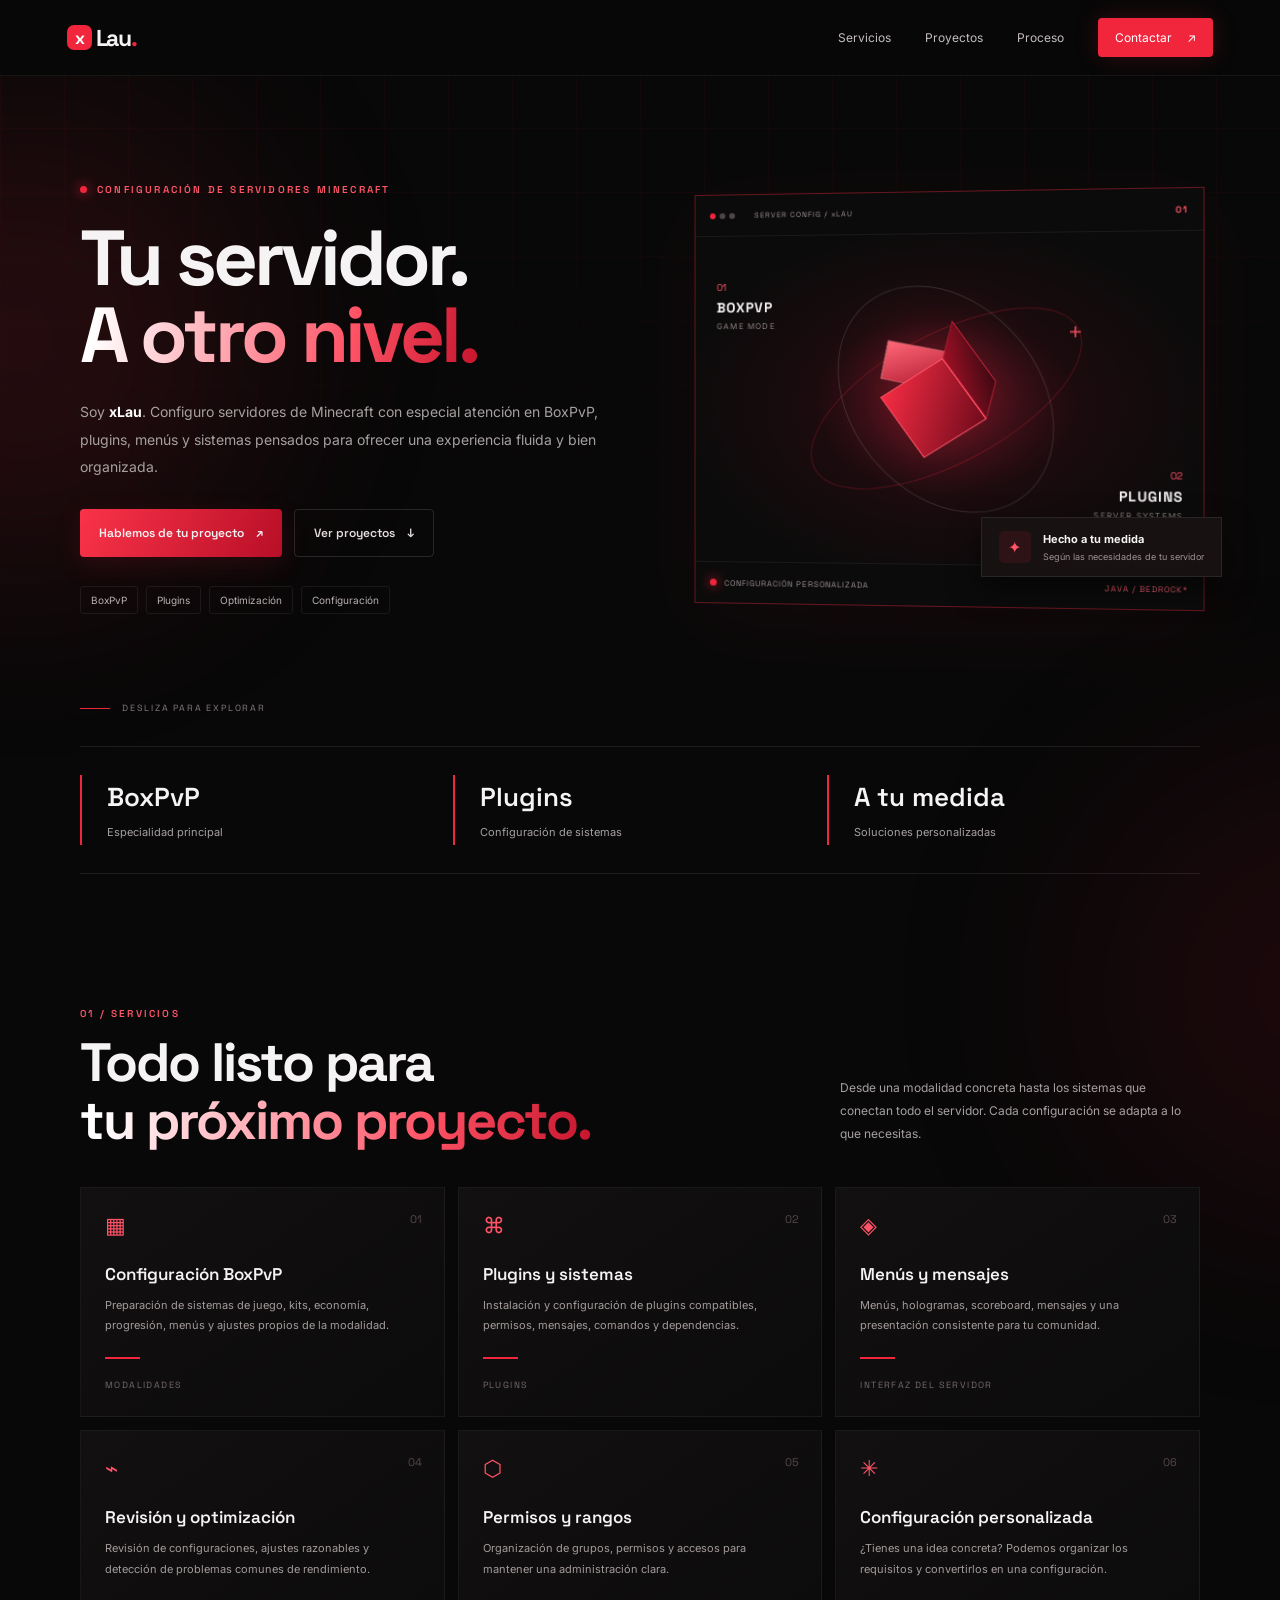
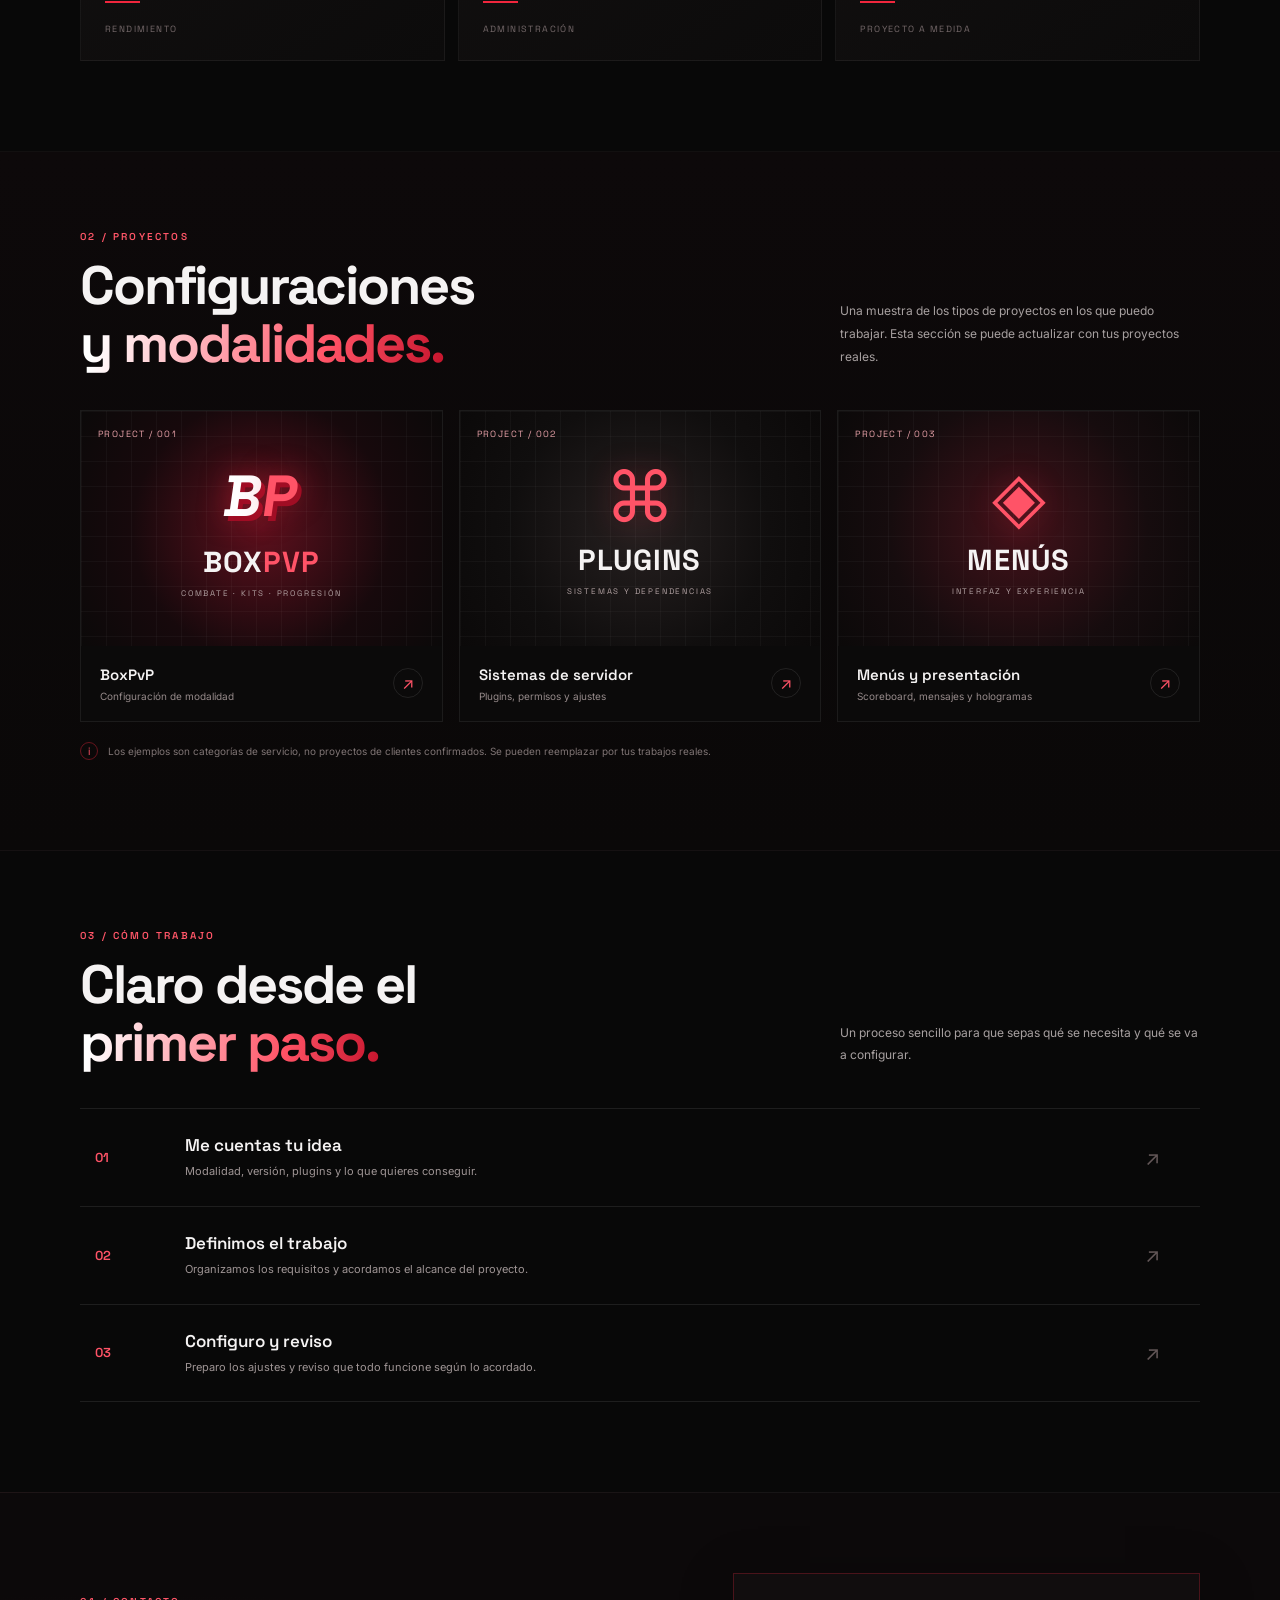
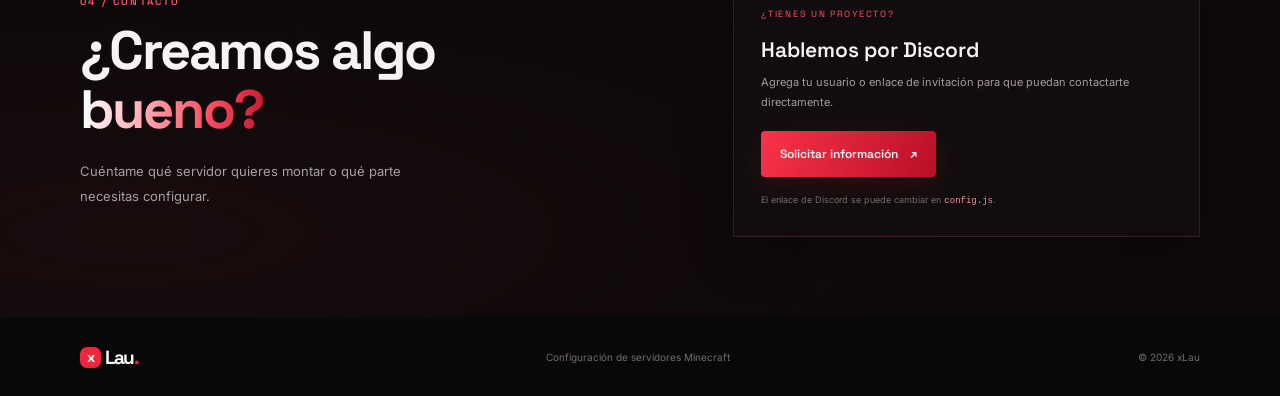
==== commit 70556bc2: "Add files via upload" ====
--- a/index.html
+++ b/index.html
@@ -1,14 +1,92 @@
-<!doctype html><html lang="es"><head><meta charset="utf-8"><meta name="viewport" content="width=device-width,initial-scale=1"><title>IMALAFAMA66 — Studio</title><link rel="stylesheet" href="style.css"></head><body>
-<nav><div class="wrap nav"><a class="brand" href="#inicio" id="brand"></a><div class="links"><a href="#servicios">Servicios</a><a href="#trabajos">Trabajos</a><a href="#proceso">Proceso</a><a href="#resenas">Reseñas</a></div><a class="outline" href="#contacto">Contactar</a></div></nav>
-<section class="hero" id="inicio"><div class="wrap"><small id="eyebrow"></small><h1 id="heroTitle"></h1><p id="heroDesc"></p><div class="actions"><a class="btn" href="#servicios">Ver servicios</a><a class="outline" href="#trabajos">Ver trabajos</a></div></div></section>
-<div class="ticker">LOGOS　·　BANNERS　·　DISEÑOS　·　WEBS　·　BRANDING　·　REDES　·　LOGOS　·　BANNERS　·　DISEÑOS　·　WEBS　·　BRANDING　·　REDES　·　</div>
-<section><div class="wrap stats" id="stats"></div></section>
-<section id="servicios"><div class="wrap"><div class="head"><div><small>01 / SERVICIOS</small><h2 id="servicesTitle"></h2></div><p id="servicesIntro"></p></div><div class="filters" id="serviceFilters"></div><div class="grid" id="services"></div></div></section>
-<section id="trabajos"><div class="wrap"><div class="head"><div><small>02 / PORTFOLIO</small><h2 id="portfolioTitle"></h2></div><p id="portfolioIntro"></p></div><div class="filters" id="workFilters"></div><div class="grid" id="projects"></div></div></section>
-<section><div class="wrap about"><div><small>03 / SOBRE EL STUDIO</small><h2>Diseño con intención.</h2></div><p id="about"></p></div></section>
-<section id="proceso"><div class="wrap"><small>04 / PROCESO</small><h2 id="processTitle"></h2><div class="process" id="process"></div></div></section>
-<section id="resenas"><div class="wrap"><small>05 / CLIENTES</small><h2>Resultados que hablan.</h2><div class="grid" id="reviews"></div></div></section>
-<section id="contacto"><div class="wrap cta"><small>06 / CONTACTO</small><h2 id="contactTitle"></h2><p id="contactText"></p><div class="actions"><a class="btn" id="email"></a><a class="outline" id="discord">Discord</a></div></div></section>
-<footer><div class="wrap foot"><span>© <span id="year"></span> IMALAFAMA66 STUDIO</span><span><a id="instagram">Instagram</a> · <a id="tiktok">TikTok</a> · <a href="admin.html">Panel de edición</a></span></div></footer>
-<div class="modal" id="modal"><div class="modalbox"><button id="close">×</button><img id="mimg"><div class="pad"><small id="mmeta"></small><h2 id="mtitle"></h2><p id="mdesc"></p></div></div></div>
-<script src="config.js"></script><script src="app.js"></script><script>year.textContent=new Date().getFullYear()</script></body></html>
+<!doctype html>
+<html lang="es">
+<head>
+  <meta charset="utf-8">
+  <meta name="viewport" content="width=device-width, initial-scale=1">
+  <meta name="theme-color" content="#080808">
+  <meta name="description" content="xLau — configuración y desarrollo de servidores Minecraft. Especialista en BoxPvP y configuración de plugins.">
+  <title>xLau | Configuración de servidores Minecraft</title>
+  <link rel="preconnect" href="https://fonts.googleapis.com">
+  <link rel="preconnect" href="https://fonts.gstatic.com" crossorigin>
+  <link href="https://fonts.googleapis.com/css2?family=Inter:wght@400;500;600;700;800&family=Space+Grotesk:wght@400;500;600;700&display=swap" rel="stylesheet">
+  <link rel="stylesheet" href="style.css">
+</head>
+<body>
+  <div class="ambient ambient-one"></div><div class="ambient ambient-two"></div>
+  <header class="topbar">
+    <a class="brand" href="#inicio" aria-label="xLau inicio"><span class="brand-mark">x</span>Lau<span class="brand-dot">.</span></a>
+    <button class="menu-toggle" id="menuToggle" aria-label="Abrir menú" aria-expanded="false"><span></span><span></span></button>
+    <nav class="nav" id="nav">
+      <a href="#servicios">Servicios</a><a href="#proyectos">Proyectos</a><a href="#proceso">Proceso</a><a href="#contacto" class="nav-cta">Contactar <span>↗</span></a>
+    </nav>
+  </header>
+
+  <main>
+    <section class="hero section-wrap" id="inicio">
+      <div class="hero-copy reveal">
+        <div class="eyebrow"><span class="status-dot"></span> CONFIGURACIÓN DE SERVIDORES MINECRAFT</div>
+        <h1>Tu servidor.<br><span class="gradient-text">A otro nivel.</span></h1>
+        <p class="hero-lead">Soy <strong>xLau</strong>. Configuro servidores de Minecraft con especial atención en BoxPvP, plugins, menús y sistemas pensados para ofrecer una experiencia fluida y bien organizada.</p>
+        <div class="hero-actions"><a class="button button-primary" href="#contacto">Hablemos de tu proyecto <span>↗</span></a><a class="button button-ghost" href="#proyectos">Ver proyectos <span>↓</span></a></div>
+        <div class="hero-tags"><span>BoxPvP</span><span>Plugins</span><span>Optimización</span><span>Configuración</span></div>
+      </div>
+      <div class="hero-visual reveal">
+        <div class="visual-frame">
+          <div class="visual-top"><span><i></i><i></i><i></i></span><small>SERVER CONFIG / xLAU</small><b>01</b></div>
+          <div class="visual-art">
+            <div class="orbit orbit-a"></div><div class="orbit orbit-b"></div>
+            <div class="cube"><div class="cube-top"></div><div class="cube-front"></div><div class="cube-side"></div></div>
+            <div class="art-label label-left"><span>01</span><b>BOXPVP</b><small>GAME MODE</small></div>
+            <div class="art-label label-right"><span>02</span><b>PLUGINS</b><small>SERVER SYSTEMS</small></div>
+            <div class="crosshair">+</div>
+          </div>
+          <div class="visual-bottom"><span><b class="live-pulse"></b> CONFIGURACIÓN PERSONALIZADA</span><span>JAVA / BEDROCK*</span></div>
+        </div>
+        <div class="float-card"><span class="float-icon">✦</span><div><b>Hecho a tu medida</b><small>Según las necesidades de tu servidor</small></div></div>
+      </div>
+      <a class="scroll-note" href="#servicios"><span class="scroll-line"></span> DESLIZA PARA EXPLORAR</a>
+    </section>
+
+    <section class="stats section-wrap reveal">
+      <div class="stat"><strong>BoxPvP</strong><span>Especialidad principal</span></div>
+      <div class="stat"><strong>Plugins</strong><span>Configuración de sistemas</span></div>
+      <div class="stat"><strong>A tu medida</strong><span>Soluciones personalizadas</span></div>
+    </section>
+
+    <section class="section-wrap section-block" id="servicios">
+      <div class="section-heading reveal"><div><span class="section-kicker">01 / SERVICIOS</span><h2>Todo listo para<br><span class="gradient-text">tu próximo proyecto.</span></h2></div><p>Desde una modalidad concreta hasta los sistemas que conectan todo el servidor. Cada configuración se adapta a lo que necesitas.</p></div>
+      <div class="service-grid">
+        <article class="service-card reveal"><div class="card-icon">▦</div><span class="card-index">01</span><h3>Configuración BoxPvP</h3><p>Preparación de sistemas de juego, kits, economía, progresión, menús y ajustes propios de la modalidad.</p><div class="card-line"></div><span class="card-foot">MODALIDADES</span></article>
+        <article class="service-card reveal"><div class="card-icon">⌘</div><span class="card-index">02</span><h3>Plugins y sistemas</h3><p>Instalación y configuración de plugins compatibles, permisos, mensajes, comandos y dependencias.</p><div class="card-line"></div><span class="card-foot">PLUGINS</span></article>
+        <article class="service-card reveal"><div class="card-icon">◈</div><span class="card-index">03</span><h3>Menús y mensajes</h3><p>Menús, hologramas, scoreboard, mensajes y una presentación consistente para tu comunidad.</p><div class="card-line"></div><span class="card-foot">INTERFAZ DEL SERVIDOR</span></article>
+        <article class="service-card reveal"><div class="card-icon">⌁</div><span class="card-index">04</span><h3>Revisión y optimización</h3><p>Revisión de configuraciones, ajustes razonables y detección de problemas comunes de rendimiento.</p><div class="card-line"></div><span class="card-foot">RENDIMIENTO</span></article>
+        <article class="service-card reveal"><div class="card-icon">⬡</div><span class="card-index">05</span><h3>Permisos y rangos</h3><p>Organización de grupos, permisos y accesos para mantener una administración clara.</p><div class="card-line"></div><span class="card-foot">ADMINISTRACIÓN</span></article>
+        <article class="service-card reveal"><div class="card-icon">✳</div><span class="card-index">06</span><h3>Configuración personalizada</h3><p>¿Tienes una idea concreta? Podemos organizar los requisitos y convertirlos en una configuración.</p><div class="card-line"></div><span class="card-foot">PROYECTO A MEDIDA</span></article>
+      </div>
+    </section>
+
+    <section class="project-section" id="proyectos"><div class="section-wrap section-block">
+      <div class="section-heading reveal"><div><span class="section-kicker">02 / PROYECTOS</span><h2>Configuraciones<br><span class="gradient-text">y modalidades.</span></h2></div><p>Una muestra de los tipos de proyectos en los que puedo trabajar. Esta sección se puede actualizar con tus proyectos reales.</p></div>
+      <div class="project-grid">
+        <article class="project-card project-feature reveal"><div class="project-art art-red"><div class="art-grid"></div><span class="project-number">PROJECT / 001</span><div class="pixel-emblem">B<span>P</span></div><div class="art-title">BOX<span>PVP</span></div><div class="art-caption">COMBATE · KITS · PROGRESIÓN</div></div><div class="project-info"><div><h3>BoxPvP</h3><p>Configuración de modalidad</p></div><span class="project-arrow">↗</span></div></article>
+        <article class="project-card reveal"><div class="project-art art-dark"><div class="art-grid"></div><span class="project-number">PROJECT / 002</span><div class="big-symbol">⌘</div><div class="art-title">PLUGINS</div><div class="art-caption">SISTEMAS Y DEPENDENCIAS</div></div><div class="project-info"><div><h3>Sistemas de servidor</h3><p>Plugins, permisos y ajustes</p></div><span class="project-arrow">↗</span></div></article>
+        <article class="project-card reveal"><div class="project-art art-light"><div class="art-grid"></div><span class="project-number">PROJECT / 003</span><div class="big-symbol">◈</div><div class="art-title">MENÚS</div><div class="art-caption">INTERFAZ Y EXPERIENCIA</div></div><div class="project-info"><div><h3>Menús y presentación</h3><p>Scoreboard, mensajes y hologramas</p></div><span class="project-arrow">↗</span></div></article>
+      </div>
+      <div class="project-note"><span class="note-mark">i</span> Los ejemplos son categorías de servicio, no proyectos de clientes confirmados. Se pueden reemplazar por tus trabajos reales.</div>
+    </div></section>
+
+    <section class="section-wrap section-block process-section" id="proceso">
+      <div class="section-heading reveal"><div><span class="section-kicker">03 / CÓMO TRABAJO</span><h2>Claro desde el<br><span class="gradient-text">primer paso.</span></h2></div><p>Un proceso sencillo para que sepas qué se necesita y qué se va a configurar.</p></div>
+      <div class="process-list">
+        <div class="process-item reveal"><span class="process-num">01</span><div><h3>Me cuentas tu idea</h3><p>Modalidad, versión, plugins y lo que quieres conseguir.</p></div><span class="process-symbol">↗</span></div>
+        <div class="process-item reveal"><span class="process-num">02</span><div><h3>Definimos el trabajo</h3><p>Organizamos los requisitos y acordamos el alcance del proyecto.</p></div><span class="process-symbol">↗</span></div>
+        <div class="process-item reveal"><span class="process-num">03</span><div><h3>Configuro y reviso</h3><p>Preparo los ajustes y reviso que todo funcione según lo acordado.</p></div><span class="process-symbol">↗</span></div>
+      </div>
+    </section>
+
+    <section class="contact-section" id="contacto"><div class="section-wrap contact-inner reveal"><div><span class="section-kicker">04 / CONTACTO</span><h2>¿Creamos algo<br><span class="gradient-text">bueno?</span></h2><p>Cuéntame qué servidor quieres montar o qué parte necesitas configurar.</p></div><div class="contact-box"><span class="contact-small">¿TIENES UN PROYECTO?</span><h3>Hablemos por Discord</h3><p>Agrega tu usuario o enlace de invitación para que puedan contactarte directamente.</p><a class="button button-primary" id="discordLink" href="#contacto">Configurar contacto <span>↗</span></a><small>El enlace de Discord se puede cambiar en <code>config.js</code>.</small></div></div></section>
+  </main>
+  <footer class="footer section-wrap"><a class="brand" href="#inicio"><span class="brand-mark">x</span>Lau<span class="brand-dot">.</span></a><span>Configuración de servidores Minecraft</span><span>© <span id="year"></span> xLau</span></footer>
+  <script src="config.js"></script><script src="script.js"></script>
+</body>
+</html>
--- a/style.css
+++ b/style.css
@@ -1 +1,2 @@
-@import url('https://fonts.googleapis.com/css2?family=Inter:wght@400;500;600;700;800;900&display=swap');*{box-sizing:border-box}html{scroll-behavior:smooth}body{margin:0;background:#070707;color:#f5f5f5;font-family:Inter,Arial,sans-serif}a{text-decoration:none;color:inherit}.wrap{width:min(1160px,calc(100% - 32px));margin:auto}nav{position:fixed;inset:0 0 auto;background:#070707d9;backdrop-filter:blur(18px);border-bottom:1px solid #222;z-index:10}.nav{height:72px;display:flex;align-items:center;justify-content:space-between}.brand{font-weight:900;letter-spacing:-.05em}.links{display:flex;gap:24px;color:#888;font-size:12px;font-weight:700}.links a:hover{color:#fff}.outline{border:1px solid #333;padding:11px 14px;border-radius:10px;font-size:12px;font-weight:800}.hero{min-height:820px;display:flex;align-items:center;padding-top:80px;background:radial-gradient(circle at 75% 35%,#222 0,transparent 32%),#070707}.hero small,.head small,section> .wrap>small,.about small,.cta small{color:#777;letter-spacing:.18em;font-size:10px;font-weight:800}.hero h1{font-size:clamp(60px,10vw,120px);line-height:.85;letter-spacing:-.08em;margin:20px 0}.hero h1 em{color:#666;font-style:normal}.hero p{max-width:650px;color:#888;line-height:1.75;font-size:16px}.actions{display:flex;gap:10px;flex-wrap:wrap;margin-top:30px}.btn{background:#fff;color:#050505;padding:13px 18px;border-radius:10px;font-weight:900;font-size:12px}.ticker{border-block:1px solid #222;color:#777;padding:17px 0;white-space:nowrap;overflow:hidden;font-size:11px;letter-spacing:.18em}section{padding:105px 0}.stats{display:grid;grid-template-columns:repeat(4,1fr);border:1px solid #222}.stat{padding:26px;border-right:1px solid #222}.stat:last-child{border:0}.stat b{font-size:34px;letter-spacing:-.06em}.stat span{display:block;color:#777;font-size:11px;margin-top:7px}.head{display:flex;justify-content:space-between;gap:30px;align-items:end;margin-bottom:32px}.head h2,h2{font-size:clamp(35px,5vw,60px);line-height:.95;letter-spacing:-.06em;margin:10px 0}.head p{max-width:500px;color:#888;line-height:1.7;font-size:13px}.filters{display:flex;gap:8px;flex-wrap:wrap;margin-bottom:18px}.filter{background:#0d0d0d;color:#777;border:1px solid #292929;border-radius:99px;padding:9px 14px;font-size:10px;font-weight:800;cursor:pointer}.filter.active,.filter:hover{background:#fff;color:#000}.grid{display:grid;grid-template-columns:repeat(3,1fr);gap:14px}.card{border:1px solid #242424;background:#0e0e0e;border-radius:17px;overflow:hidden;transition:.3s}.card:hover{transform:translateY(-7px);border-color:#555;box-shadow:0 25px 70px #000}.thumb{aspect-ratio:16/10;background:#151515;overflow:hidden}.thumb img{width:100%;height:100%;object-fit:cover;transition:.5s}.card:hover img{transform:scale(1.05)}.pad{padding:21px}.tag{color:#777;font-size:9px;font-weight:800;letter-spacing:.14em}.card h3{margin:9px 0 7px;font-size:19px;letter-spacing:-.04em}.card p{color:#888;font-size:12px;line-height:1.65}.price{font-size:24px;font-weight:900;margin:16px 0;letter-spacing:-.05em}.chips{display:flex;gap:6px;flex-wrap:wrap}.chips span{border:1px solid #292929;padding:6px 8px;border-radius:7px;color:#aaa;font-size:9px}.cardfoot{display:flex;justify-content:space-between;align-items:center;margin-top:18px}.order{font-size:10px;font-weight:800;border-bottom:1px solid #555}.status{font-size:8px;border:1px solid #333;padding:6px 8px;border-radius:6px;color:#aaa}.about{display:grid;grid-template-columns:1fr 1fr;gap:70px}.about p{color:#888;line-height:1.9;font-size:14px;border-top:1px solid #333;padding-top:20px}.process{display:grid;grid-template-columns:repeat(4,1fr);gap:10px}.step{border:1px solid #242424;border-radius:14px;padding:22px;color:#aaa;font-size:12px;line-height:1.7;min-height:125px}.step b{display:block;color:#fff;margin-bottom:10px}.stars{letter-spacing:3px}.review p{font-size:13px}.review .name{font-weight:800;margin-top:18px}.review .role{color:#666;font-size:10px;margin-top:4px}.cta{border:1px solid #292929;background:radial-gradient(circle at 85% 15%,#252525,transparent 35%),#101010;border-radius:24px;padding:60px}.cta p{max-width:600px;color:#888;line-height:1.7;font-size:13px}.cta h2{max-width:850px}.foot{padding:30px 0;border-top:1px solid #222;color:#666;font-size:10px;display:flex;justify-content:space-between;gap:15px;flex-wrap:wrap}.modal{display:none;position:fixed;inset:0;background:#000d;backdrop-filter:blur(12px);z-index:30;align-items:center;justify-content:center;padding:20px}.modal.show{display:flex}.modalbox{width:min(720px,100%);background:#111;border:1px solid #333;border-radius:18px;overflow:hidden;position:relative}.modalbox img{width:100%;max-height:420px;object-fit:cover}.modalbox button{position:absolute;right:10px;top:8px;background:#000b;border:0;color:#fff;font-size:25px;width:38px;height:38px;border-radius:50%;cursor:pointer}.modalbox .pad{padding:25px}.modalbox p{color:#888;line-height:1.7;font-size:13px}@media(max-width:850px){.links{display:none}.grid{grid-template-columns:1fr 1fr}.stats{grid-template-columns:1fr 1fr}.stat:nth-child(2){border-right:0}.stat{border-bottom:1px solid #222}.about{grid-template-columns:1fr;gap:25px}.process{grid-template-columns:1fr 1fr}.head{display:block}}@media(max-width:560px){.grid,.process,.stats{grid-template-columns:1fr}.stat{border-right:0}.hero{min-height:720px}.hero h1{font-size:55px}.cta{padding:35px 22px}.nav .outline{display:none}}
+ :root{--bg:#080808;--panel:#101010;--panel2:#151010;--text:#f5f3f3;--muted:#a7a0a0;--red:#f1263d;--red2:#a90f27;--line:rgba(255,255,255,.09);--font:'Inter',sans-serif;--display:'Space Grotesk',sans-serif}
+*{box-sizing:border-box}html{scroll-behavior:smooth;scroll-padding-top:85px}body{margin:0;background:var(--bg);color:var(--text);font-family:var(--font);overflow-x:hidden}body:before{content:"";position:fixed;inset:0;pointer-events:none;z-index:-1;background-image:linear-gradient(rgba(241,38,61,.045) 1px,transparent 1px),linear-gradient(90deg,rgba(241,38,61,.045) 1px,transparent 1px);background-size:64px 64px;mask-image:linear-gradient(to bottom,black,transparent 90%)}a{color:inherit;text-decoration:none}.ambient{position:absolute;width:480px;height:480px;border-radius:50%;filter:blur(110px);opacity:.12;pointer-events:none;z-index:-1}.ambient-one{background:#f1263d;top:100px;left:-220px}.ambient-two{background:#a90f27;top:750px;right:-280px}.topbar{height:76px;padding:0 5.2%;display:flex;align-items:center;justify-content:space-between;border-bottom:1px solid rgba(255,255,255,.06);background:rgba(8,8,8,.82);backdrop-filter:blur(14px);position:sticky;top:0;z-index:20}.brand{font:700 23px var(--display);letter-spacing:-1.3px;display:flex;align-items:center}.brand-mark{display:inline-grid;place-items:center;width:25px;height:25px;background:var(--red);color:white;border-radius:7px;margin-right:4px;font-size:17px}.brand-dot{color:var(--red)}.nav{display:flex;align-items:center;gap:34px;font-size:12px;color:#c5bdbd}.nav a{transition:color .2s}.nav a:hover{color:#fff}.nav-cta{background:var(--red);color:#fff!important;padding:12px 17px;border-radius:4px;box-shadow:0 0 24px #f1263d30}.nav-cta span,.button span{margin-left:12px}.menu-toggle{display:none;background:none;border:0}.section-wrap{width:min(1120px,88%);margin-inline:auto}.hero{min-height:670px;display:grid;grid-template-columns:1.04fr .96fr;align-items:center;gap:55px;padding-top:70px;padding-bottom:95px;position:relative}.eyebrow,.section-kicker{font:600 10px var(--display);letter-spacing:2.2px;color:#ff5668}.eyebrow{display:flex;align-items:center;gap:10px}.status-dot,.live-pulse{width:7px;height:7px;background:var(--red);border-radius:50%;box-shadow:0 0 12px var(--red);display:inline-block}.status-dot{animation:pulse 1.8s infinite}h1,h2,h3,p{margin-top:0}h1{font:700 clamp(49px,6.2vw,78px)/.99 var(--display);letter-spacing:-4px;margin:24px 0}.gradient-text{background:linear-gradient(100deg,#fff 5%,#ff5265 68%,#c5142c);-webkit-background-clip:text;background-clip:text;color:transparent}.hero-lead{max-width:525px;color:var(--muted);font-size:14px;line-height:1.95}.hero-lead strong{color:#fff}.hero-actions{display:flex;gap:12px;flex-wrap:wrap;margin:29px 0}.button{display:inline-flex;align-items:center;justify-content:center;padding:15px 19px;border-radius:4px;font:600 12px var(--display);transition:transform .25s,box-shadow .25s,border-color .25s}.button:hover{transform:translateY(-3px)}.button-primary{background:linear-gradient(115deg,#fa3349,#b80f27);box-shadow:0 8px 28px #f1263d20}.button-primary:hover{box-shadow:0 10px 35px #f1263d45}.button-ghost{border:1px solid #ffffff20;color:#e5dddd}.button-ghost:hover{border-color:#f1263d80}.hero-tags{display:flex;gap:8px;flex-wrap:wrap}.hero-tags span{font-size:10px;color:#b9b0b0;border:1px solid #ffffff12;padding:7px 10px;border-radius:3px}.hero-visual{position:relative;perspective:900px}.visual-frame{border:1px solid #f1263d65;background:#0c0b0b;box-shadow:0 20px 80px #f1263d0c;transform:rotateY(-4deg);transition:transform .5s;overflow:hidden}.visual-frame:hover{transform:rotateY(0) translateY(-4px)}.visual-top,.visual-bottom{height:42px;display:flex;align-items:center;justify-content:space-between;padding:0 15px;font:9px var(--display);letter-spacing:1px;color:#9d9292}.visual-top{border-bottom:1px solid #ffffff10}.visual-top i{display:inline-block;width:6px;height:6px;border-radius:50%;background:#4c4646;margin-right:4px}.visual-top i:first-child{background:var(--red)}.visual-top small{margin-left:16px;margin-right:auto}.visual-top b{color:#ff5367}.visual-art{height:330px;position:relative;display:grid;place-items:center;overflow:hidden;background:radial-gradient(ellipse at 50% 52%,#53111d 0%,#1b0b0e 37%,#0c0b0b 73%)}.visual-art:after{content:"";position:absolute;inset:0;background:linear-gradient(transparent 49%,#f1263d10 50%,transparent 51%),linear-gradient(90deg,transparent 49%,#f1263d10 50%,transparent 51%);background-size:34px 34px;opacity:.7}.orbit{position:absolute;border:1px solid #f1263d42;border-radius:50%;transform:rotate(-28deg);width:300px;height:130px;animation:orbit 16s linear infinite}.orbit-b{width:250px;height:190px;transform:rotate(50deg);border-color:#fff2}.cube{width:104px;height:104px;position:relative;transform:rotate(-32deg) skew(4deg);filter:drop-shadow(0 0 30px #f1263d50);z-index:2;animation:float 5s ease-in-out infinite}.cube-top{position:absolute;width:74px;height:74px;background:linear-gradient(135deg,#ff6878,#a60e25);transform:rotate(45deg) scaleY(.55);top:-25px;left:15px;border:1px solid #ff8590}.cube-front{position:absolute;width:74px;height:75px;left:0;top:16px;background:linear-gradient(140deg,#f52c43,#720b1c);border:1px solid #ff5367}.cube-side{position:absolute;width:30px;height:75px;right:0;top:16px;background:linear-gradient(120deg,#9d1025,#3d0912);transform:skewY(-42deg);transform-origin:left top;border:1px solid #bd2036}.art-label{position:absolute;z-index:3;display:flex;flex-direction:column;gap:5px}.art-label span{color:#ff5367;font:10px var(--display)}.art-label b{font:700 14px var(--display);letter-spacing:1px}.art-label small{font-size:8px;letter-spacing:1.2px;color:#8c8080}.label-left{left:22px;top:45px}.label-right{right:20px;bottom:45px;text-align:right}.crosshair{position:absolute;color:#ff5265;font-size:23px;z-index:3;right:23%;top:25%;opacity:.8}.visual-bottom{border-top:1px solid #ffffff10}.visual-bottom span{display:flex;align-items:center;gap:8px;font-size:8px}.visual-bottom span:last-child{color:#ff6576}.float-card{position:absolute;right:-22px;bottom:30px;display:flex;align-items:center;gap:12px;background:#171112;border:1px solid #ffffff16;padding:13px 17px;box-shadow:0 12px 30px #0008;animation:float 4s ease-in-out infinite}.float-icon{display:grid;place-items:center;width:32px;height:32px;background:#f1263d1a;color:#ff5367;border-radius:5px}.float-card b,.float-card small{display:block}.float-card b{font-size:11px;margin-bottom:5px}.float-card small{font-size:9px;color:#9e9292}.scroll-note{position:absolute;bottom:32px;left:0;font:9px var(--display);letter-spacing:1.8px;color:#857b7b;display:flex;align-items:center;gap:12px}.scroll-line{height:1px;width:30px;background:var(--red)}.stats{display:grid;grid-template-columns:repeat(3,1fr);border-top:1px solid var(--line);border-bottom:1px solid var(--line);padding:28px 0;margin-bottom:55px}.stat{padding:5px 25px;border-left:2px solid var(--red)}.stat:first-child{margin-left:0}.stat strong{display:block;font:600 26px var(--display);margin-bottom:6px}.stat span{font-size:11px;color:var(--muted)}.section-block{padding-top:72px;padding-bottom:90px}.section-heading{display:flex;align-items:flex-end;justify-content:space-between;gap:50px;margin-bottom:36px}.section-heading h2,.contact-inner h2{font:700 clamp(36px,4.5vw,54px)/1.08 var(--display);letter-spacing:-2px;margin:13px 0 0}.section-heading>p{max-width:360px;color:var(--muted);font-size:12px;line-height:1.9;margin-bottom:5px}.service-grid{display:grid;grid-template-columns:repeat(3,1fr);gap:13px}.service-card{position:relative;background:linear-gradient(145deg,#121010,#0c0b0b);border:1px solid #ffffff0d;padding:24px;min-height:230px;overflow:hidden;transition:transform .28s,border-color .28s,background .28s}.service-card:before{content:"";position:absolute;top:0;left:-120%;height:1px;width:100%;background:linear-gradient(90deg,transparent,#ff5367,transparent);transition:left .55s}.service-card:hover{transform:translateY(-6px);border-color:#f1263d55;background:#160c0e}.service-card:hover:before{left:120%}.card-icon{font-size:22px;color:#ff5367;margin-bottom:25px}.card-index{position:absolute;right:22px;top:24px;color:#57474a;font:11px var(--display)}.service-card h3{font:600 17px var(--display);margin-bottom:10px}.service-card p{font-size:11px;line-height:1.85;color:#a49b9b;margin-bottom:22px}.card-line{width:35px;height:2px;background:var(--red);margin-bottom:13px}.card-foot{font:9px var(--display);letter-spacing:1.4px;color:#75696a}.project-section{background:linear-gradient(180deg,#0d090a,#0a0808);border-block:1px solid #ffffff08}.project-grid{display:grid;grid-template-columns:repeat(3,1fr);gap:16px}.project-card{border:1px solid #ffffff12;background:#0b0a0a;transition:transform .3s,border-color .3s;overflow:hidden}.project-card:hover{transform:translateY(-7px);border-color:#f1263d75}.project-art{height:235px;position:relative;display:flex;align-items:center;justify-content:center;flex-direction:column;overflow:hidden}.art-red{background:radial-gradient(circle at 50% 50%,#5d101d,#17090c 60%,#0b0909)}.art-dark{background:radial-gradient(circle at 50% 50%,#262020,#100e0e 60%,#0b0909)}.art-light{background:radial-gradient(circle at 50% 50%,#43121a,#160c0e 60%,#0b0909)}.art-grid{position:absolute;inset:0;background-image:linear-gradient(#ffffff08 1px,transparent 1px),linear-gradient(90deg,#ffffff08 1px,transparent 1px);background-size:25px 25px}.project-number{position:absolute;top:17px;left:17px;font:9px var(--display);letter-spacing:1.4px;color:#e7a1a8}.pixel-emblem{font:700 58px var(--display);color:#fff;text-shadow:5px 5px 0 #a00d24,0 0 28px #f1263d80;transform:skew(-8deg);z-index:1}.pixel-emblem span{color:#ff5367}.big-symbol{font-size:70px;line-height:1;color:#ff5367;text-shadow:0 0 30px #f1263d45;z-index:1}.art-title{font:700 29px var(--display);letter-spacing:1px;margin-top:10px;z-index:1}.art-title span{color:#ff5367}.art-caption{font:8px var(--display);letter-spacing:1.8px;color:#b1a1a2;margin-top:8px;z-index:1}.project-info{display:flex;align-items:center;justify-content:space-between;padding:19px}.project-info h3{font:600 15px var(--display);margin-bottom:6px}.project-info p{font-size:10px;color:#968a8a;margin:0}.project-arrow{width:30px;height:30px;display:grid;place-items:center;border:1px solid #ffffff18;color:#ff5367;border-radius:50%;transition:transform .25s,background .25s}.project-card:hover .project-arrow{transform:rotate(45deg);background:#f1263d1b}.project-note{display:flex;align-items:center;gap:10px;color:#7f7474;font-size:10px;margin-top:20px}.note-mark{display:grid;place-items:center;width:18px;height:18px;border:1px solid #f1263d65;color:#ff5367;border-radius:50%;font-size:10px;flex-shrink:0}.process-list{border-top:1px solid var(--line)}.process-item{display:grid;grid-template-columns:70px 1fr 40px;gap:20px;align-items:center;padding:25px 15px;border-bottom:1px solid var(--line);transition:background .25s}.process-item:hover{background:#ffffff04}.process-num{font:600 13px var(--display);color:#ff5367}.process-item h3{font:600 17px var(--display);margin-bottom:6px}.process-item p{font-size:11px;color:#9f9595;margin:0;line-height:1.7}.process-symbol{font-size:20px;color:#625657;transition:color .2s,transform .2s}.process-item:hover .process-symbol{color:#ff5367;transform:translate(3px,-3px)}.contact-section{border-top:1px solid #ffffff0b;background:radial-gradient(ellipse at 10% 80%,#30101655,transparent 50%),#0c090a}.contact-inner{display:grid;grid-template-columns:1fr .8fr;gap:70px;align-items:center;padding-top:80px;padding-bottom:80px}.contact-inner>div:first-child>p{max-width:370px;color:var(--muted);font-size:13px;line-height:1.9;margin-top:20px}.contact-box{padding:27px;background:#110d0e;border:1px solid #f1263d40;box-shadow:0 10px 50px #0004}.contact-small{font:9px var(--display);letter-spacing:1.7px;color:#ff5367}.contact-box h3{font:600 21px var(--display);margin:15px 0 10px}.contact-box p{font-size:11px;line-height:1.8;color:#a69b9b}.contact-box .button{margin:7px 0 15px}.contact-box>small{display:block;color:#756b6b;font-size:9px;line-height:1.7}.contact-box code{color:#ff8a98}.footer{min-height:80px;display:flex;align-items:center;justify-content:space-between;gap:20px;color:#756c6c;font-size:10px}.footer .brand{color:#fff;font-size:19px}.footer .brand-mark{width:21px;height:21px;font-size:14px}.reveal{opacity:0;transform:translateY(22px);transition:opacity .7s ease,transform .7s cubic-bezier(.2,.7,.2,1)}.reveal.visible{opacity:1;transform:translateY(0)}.service-card:nth-child(2),.project-card:nth-child(2){transition-delay:.08s}.service-card:nth-child(3),.project-card:nth-child(3){transition-delay:.16s}@keyframes pulse{0%,100%{opacity:1}50%{opacity:.45}}@keyframes float{0%,100%{transform:translateY(0) rotate(-32deg) skew(4deg)}50%{transform:translateY(-10px) rotate(-29deg) skew(4deg)}}@keyframes orbit{to{transform:rotate(332deg)}}@media(prefers-reduced-motion:reduce){*,*::before,*::after{animation-duration:.01ms!important;animation-iteration-count:1!important;scroll-behavior:auto!important;transition-duration:.01ms!important}.reveal{opacity:1;transform:none}}@media(max-width:850px){.hero{gap:30px;min-height:auto;padding-top:70px;padding-bottom:100px}.visual-art{height:285px}.float-card{right:-8px}.section-heading{gap:25px}.service-grid{grid-template-columns:repeat(2,1fr)}.project-art{height:190px}.contact-inner{gap:35px}}@media(max-width:640px){.topbar{height:67px;padding:0 6%}.menu-toggle{display:flex;flex-direction:column;gap:5px;padding:8px}.menu-toggle span{width:23px;height:2px;background:#fff;display:block}.nav{display:none;position:absolute;top:66px;left:0;right:0;background:#0c0a0b;border-bottom:1px solid #ffffff12;padding:20px 6%;flex-direction:column;align-items:stretch;gap:22px}.nav.open{display:flex}.nav-cta{text-align:center}.section-wrap{width:88%}.hero{grid-template-columns:1fr;padding-top:58px;gap:40px}.hero h1{font-size:55px;letter-spacing:-3px}.hero-lead{font-size:13px}.hero-visual{margin:0 7px}.visual-art{height:260px}.float-card{right:-10px;bottom:18px}.scroll-note{bottom:28px}.stats{grid-template-columns:1fr;gap:20px;padding:24px 0;margin-bottom:25px}.stat{padding-left:17px}.stat strong{font-size:23px}.section-block{padding-top:55px;padding-bottom:65px}.section-heading{display:block;margin-bottom:28px}.section-heading h2,.contact-inner h2{font-size:39px}.section-heading>p{margin-top:18px}.service-grid,.project-grid{grid-template-columns:1fr}.service-card{min-height:205px}.project-art{height:240px}.project-note{align-items:flex-start;line-height:1.7}.process-item{grid-template-columns:38px 1fr 20px;gap:12px;padding:22px 2px}.process-item h3{font-size:15px}.contact-inner{grid-template-columns:1fr;gap:24px;padding-top:60px;padding-bottom:60px}.contact-box{padding:23px}.footer{padding-top:20px;padding-bottom:20px;flex-wrap:wrap}.footer>span:nth-child(2){order:3;width:100%}}
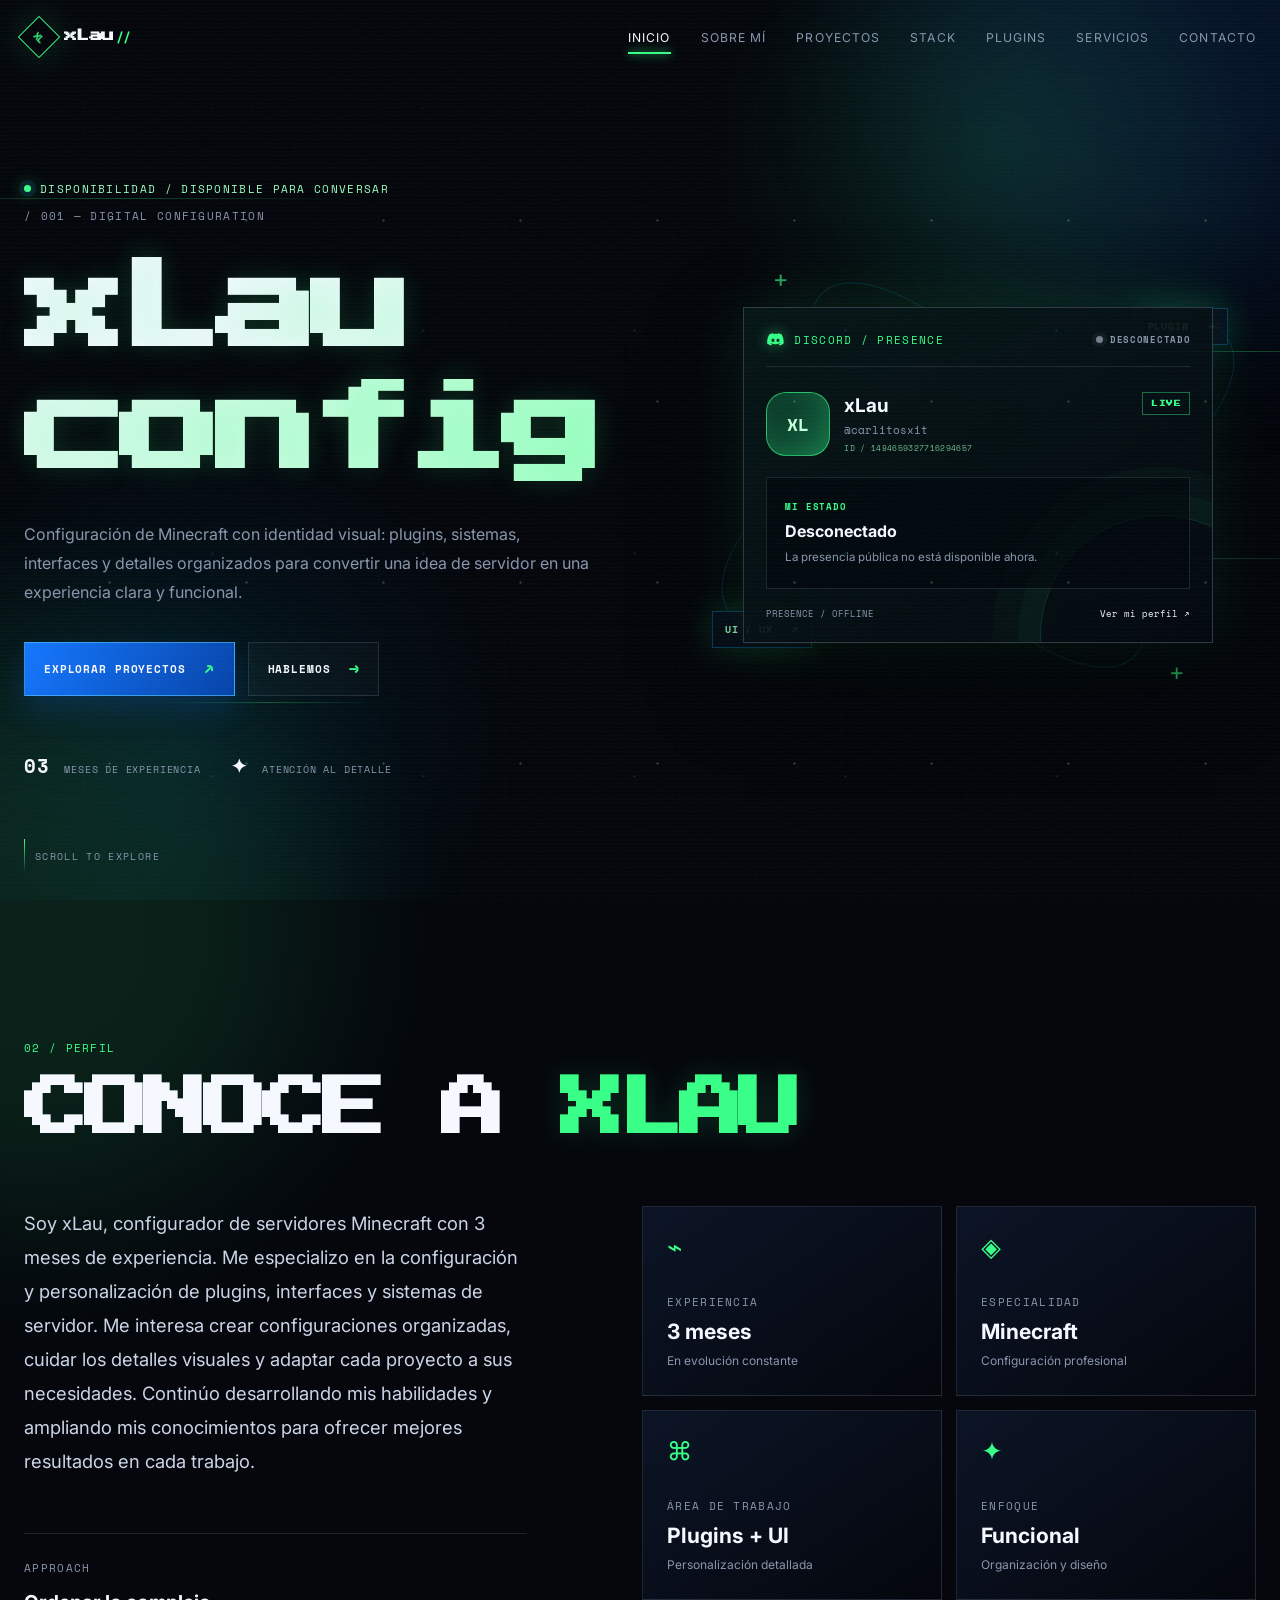
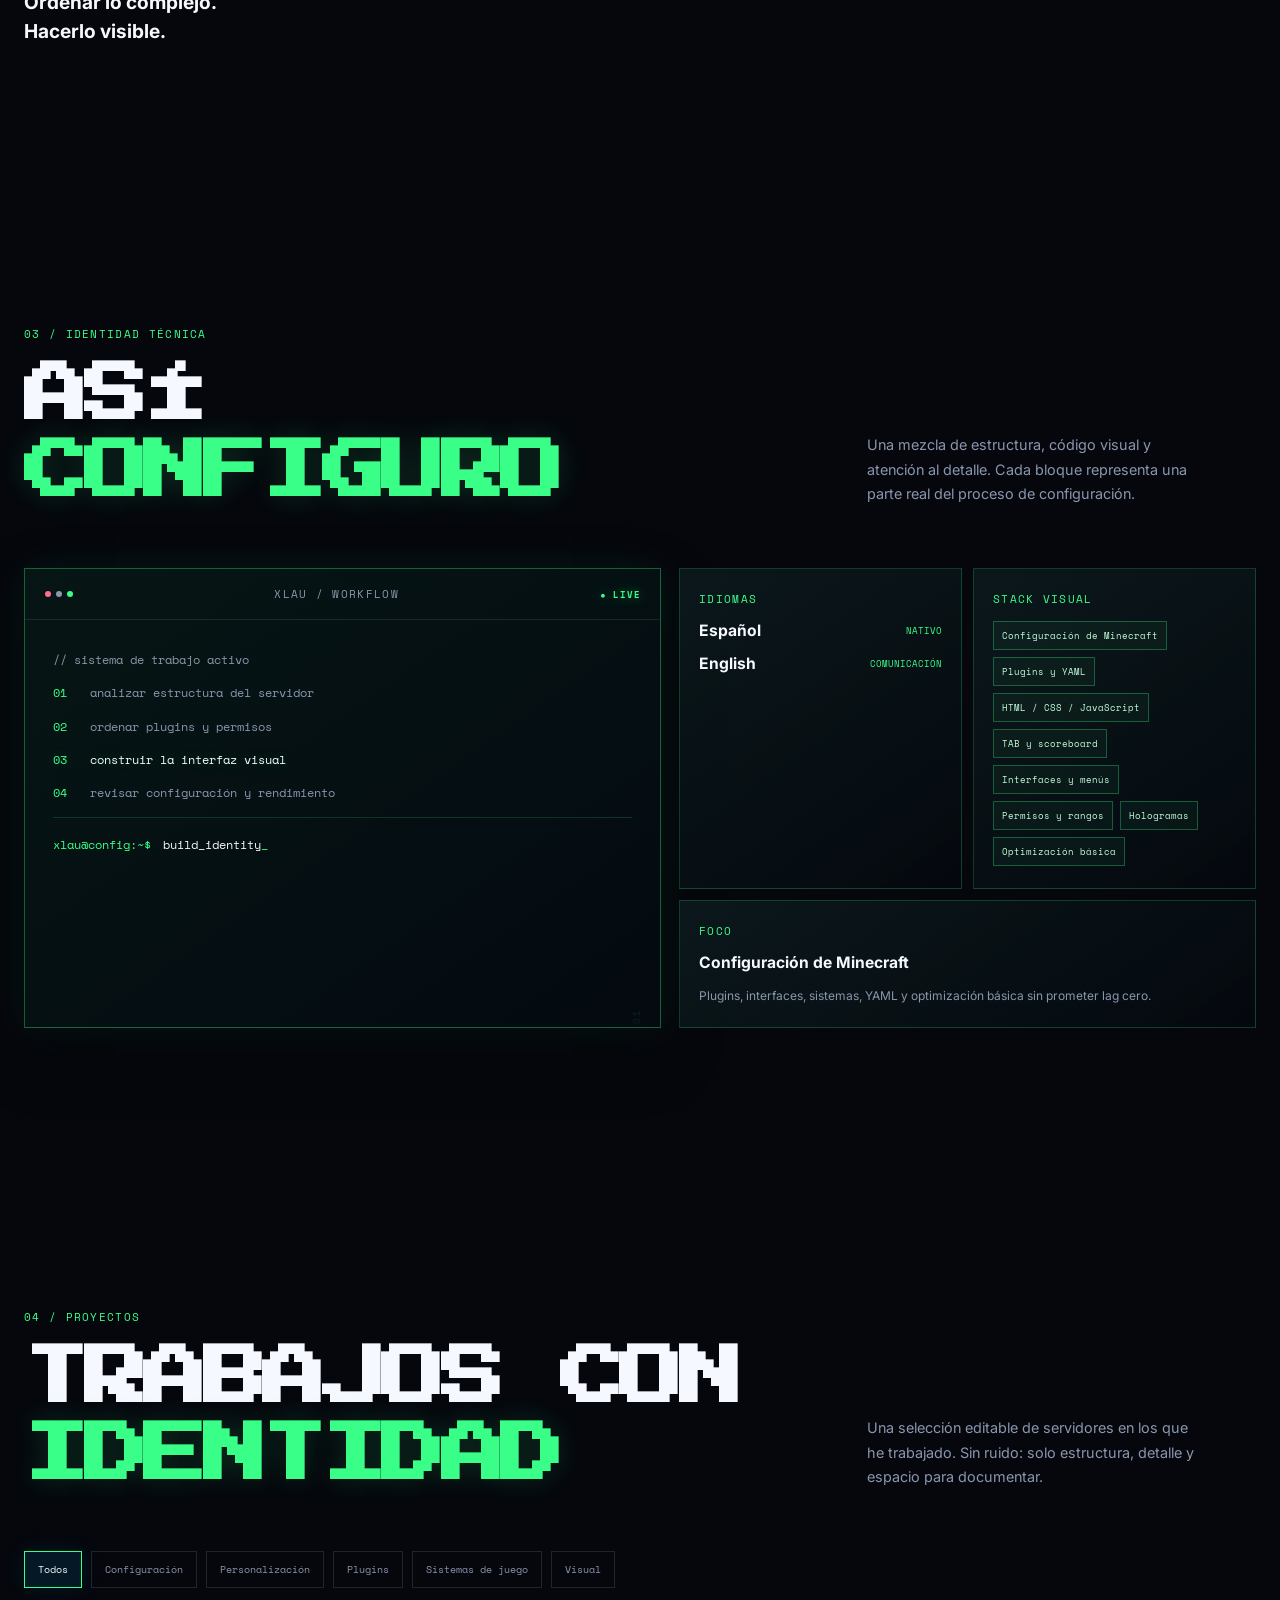
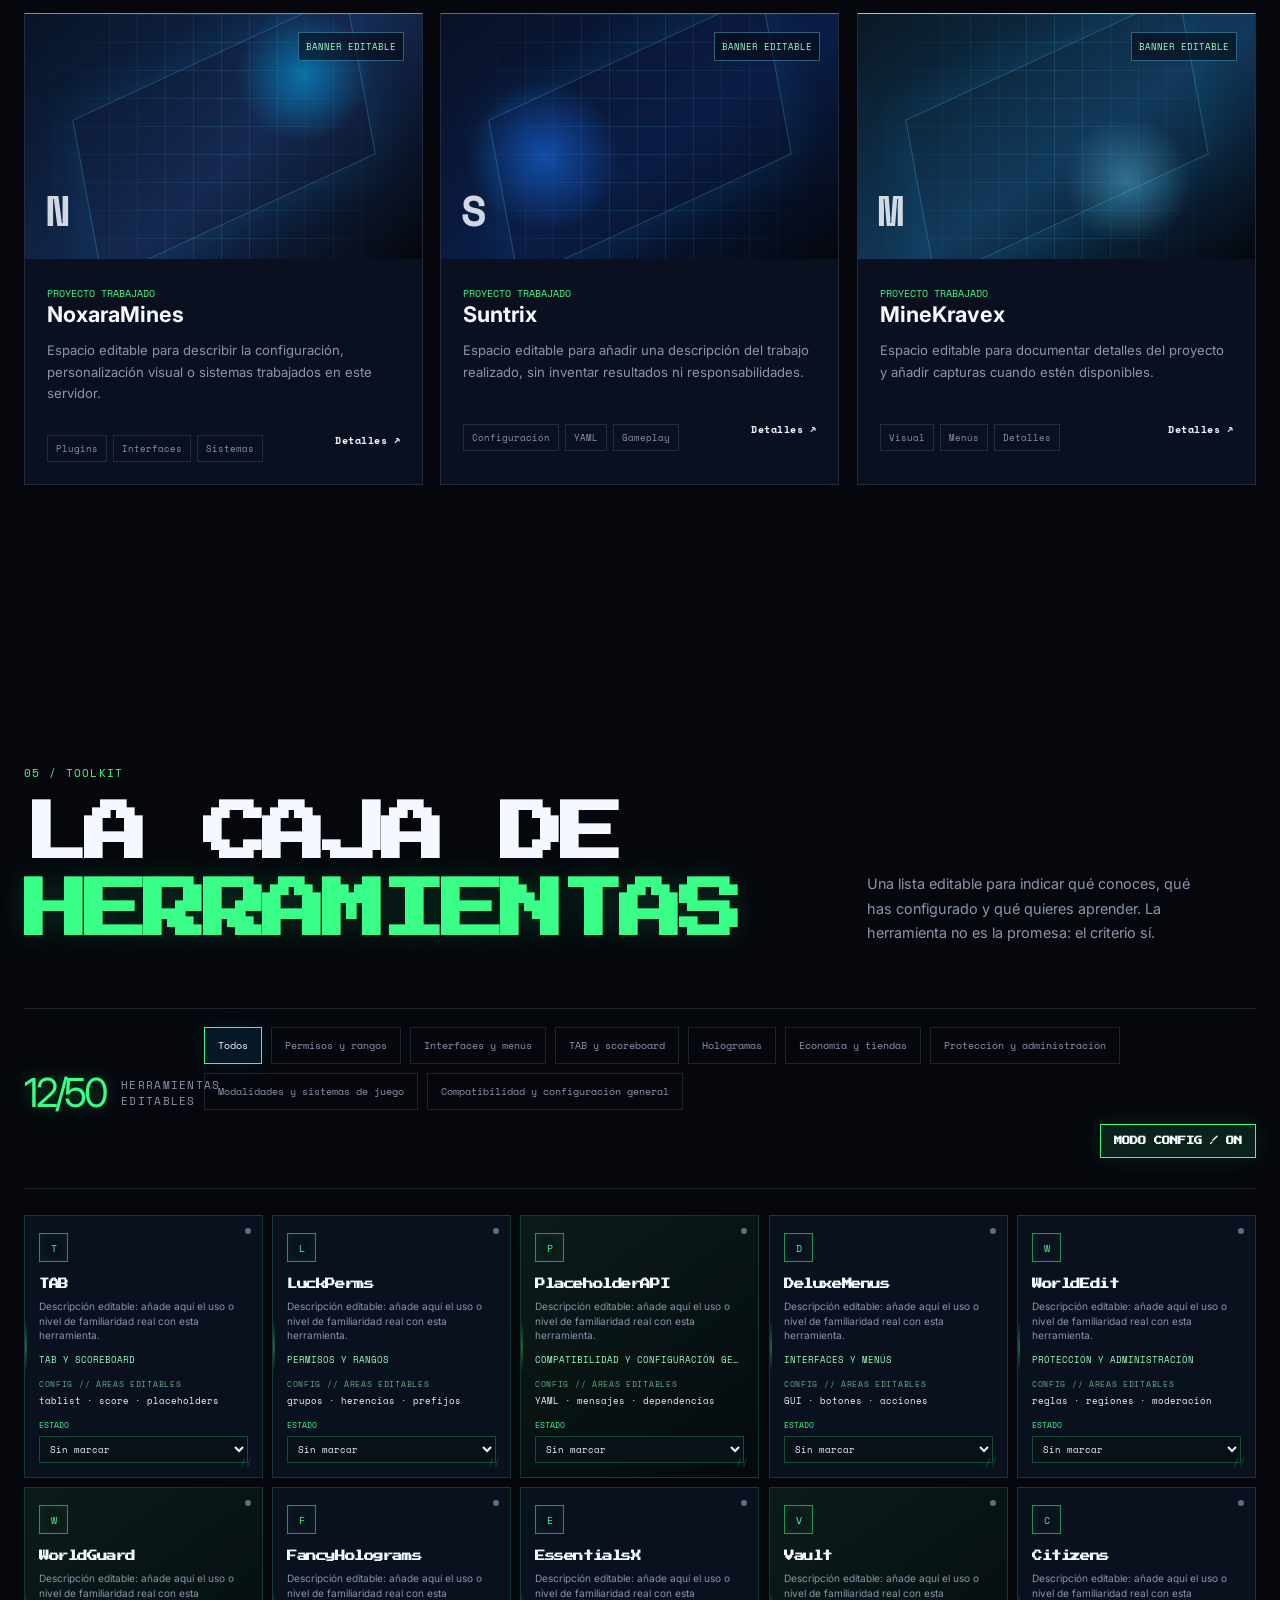
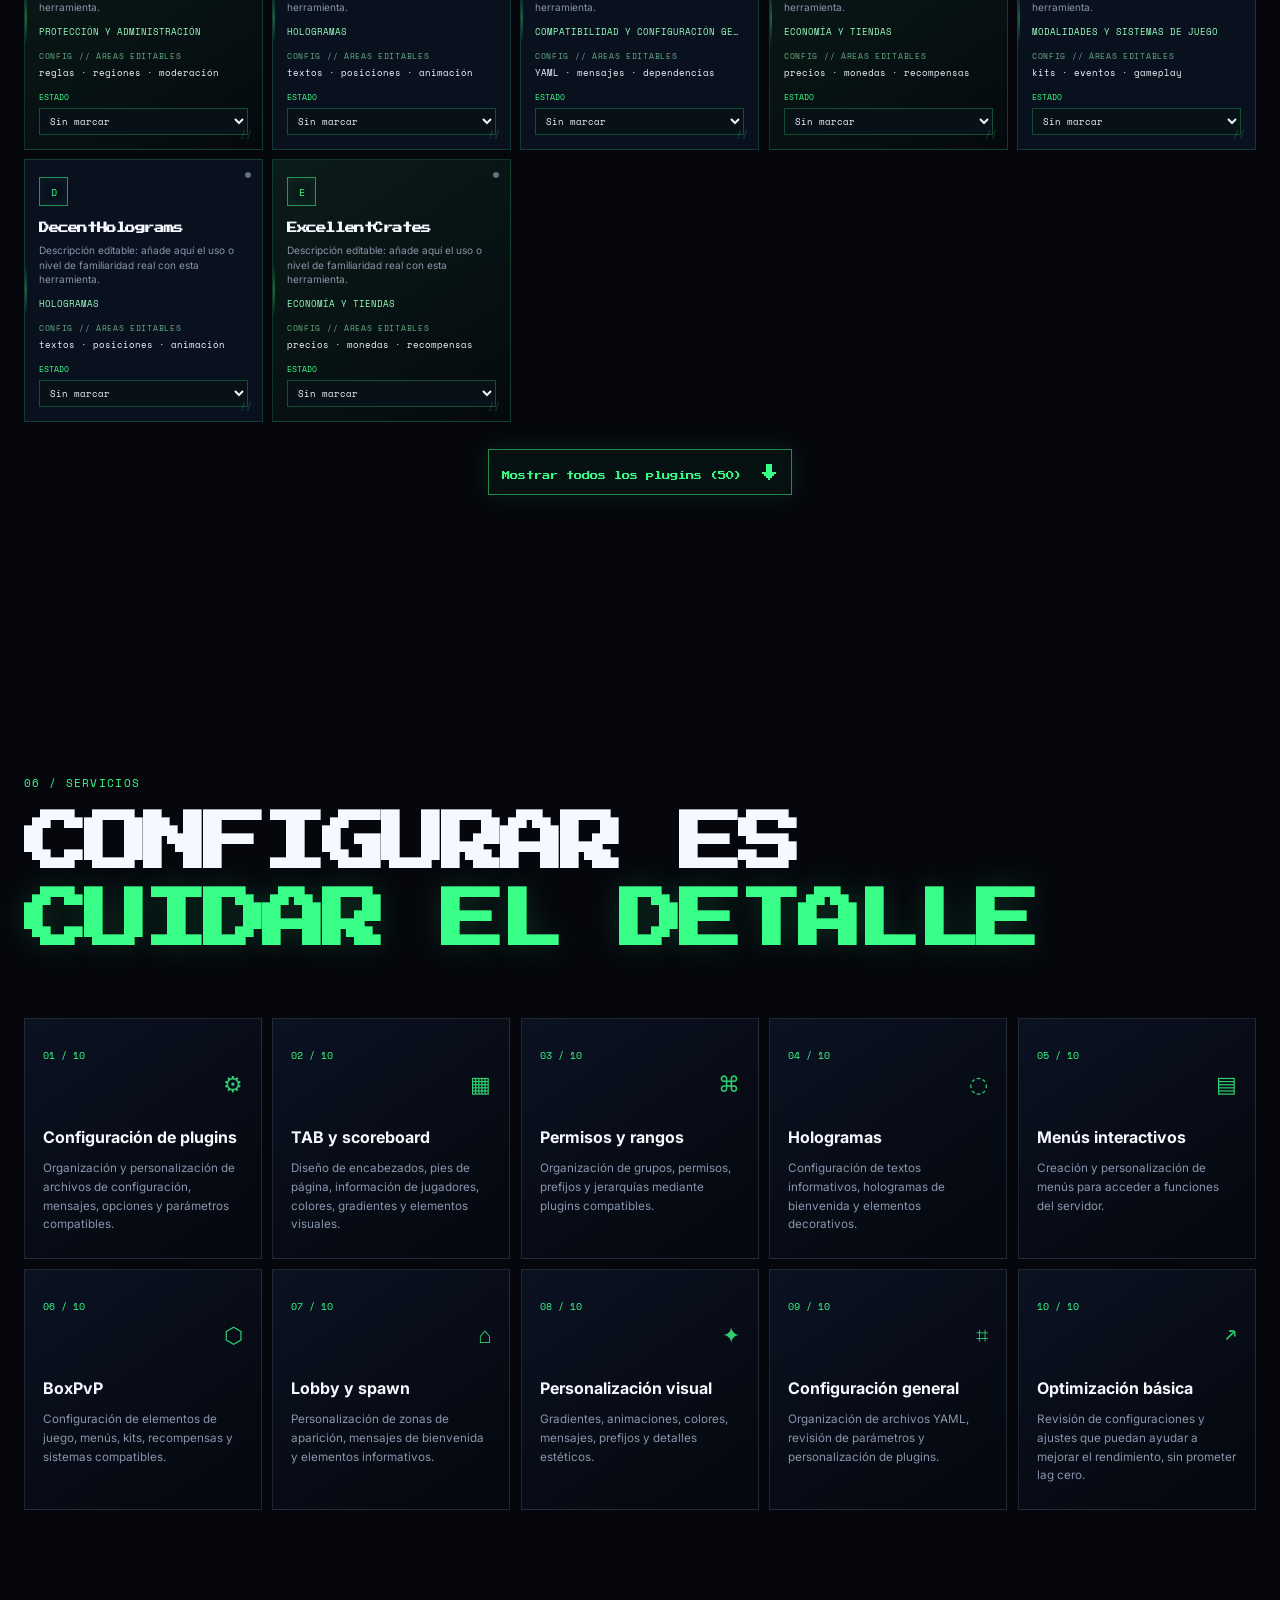
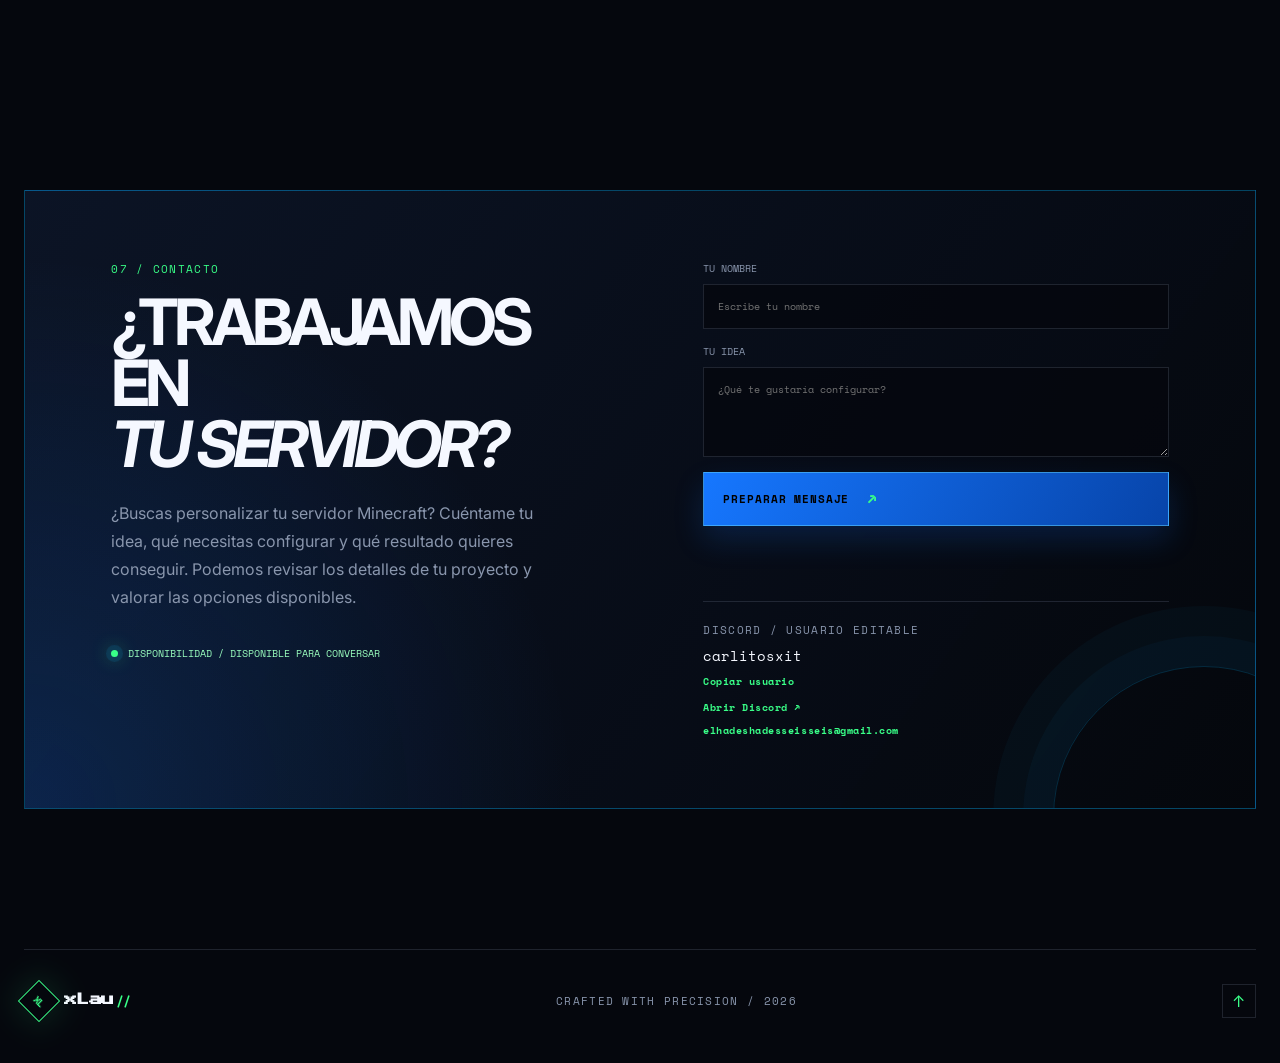
==== commit db040689: "Add files via upload" ====
--- a/index.html
+++ b/index.html
@@ -3,90 +3,37 @@
 <head>
   <meta charset="utf-8">
   <meta name="viewport" content="width=device-width, initial-scale=1">
-  <meta name="theme-color" content="#080808">
-  <meta name="description" content="xLau — configuración y desarrollo de servidores Minecraft. Especialista en BoxPvP y configuración de plugins.">
-  <title>xLau | Configuración de servidores Minecraft</title>
+  <meta name="theme-color" content="#05070D">
+  <meta name="description" content="Portafolio de xLau, configurador de servidores Minecraft.">
+  <title>xLau — Configurador de Minecraft</title>
   <link rel="preconnect" href="https://fonts.googleapis.com">
   <link rel="preconnect" href="https://fonts.gstatic.com" crossorigin>
-  <link href="https://fonts.googleapis.com/css2?family=Inter:wght@400;500;600;700;800&family=Space+Grotesk:wght@400;500;600;700&display=swap" rel="stylesheet">
+  <link href="https://fonts.googleapis.com/css2?family=Inter:wght@400;500;600;700;800&family=Press+Start+2P&family=Space+Mono:wght@400;700&display=swap" rel="stylesheet">
   <link rel="stylesheet" href="style.css">
 </head>
 <body>
-  <div class="ambient ambient-one"></div><div class="ambient ambient-two"></div>
-  <header class="topbar">
-    <a class="brand" href="#inicio" aria-label="xLau inicio"><span class="brand-mark">x</span>Lau<span class="brand-dot">.</span></a>
-    <button class="menu-toggle" id="menuToggle" aria-label="Abrir menú" aria-expanded="false"><span></span><span></span></button>
-    <nav class="nav" id="nav">
-      <a href="#servicios">Servicios</a><a href="#proyectos">Proyectos</a><a href="#proceso">Proceso</a><a href="#contacto" class="nav-cta">Contactar <span>↗</span></a>
-    </nav>
-  </header>
+  <div class="noise" aria-hidden="true"></div><div class="ambient ambient-a" aria-hidden="true"></div><div class="ambient ambient-b" aria-hidden="true"></div>
+  <div class="signal-lines" aria-hidden="true"><i></i><i></i><i></i><i></i></div>
+  <div class="reading-progress" id="reading-progress"></div><a class="floating-top" id="back-top" href="#inicio" aria-label="Volver al inicio">↑</a>
+  <header class="site-header" id="site-header"><a class="wordmark" href="#inicio" aria-label="xLau, volver al inicio"><span class="mark">XL</span><span>xLau<span class="slash">//</span></span></a><button class="menu-toggle" id="menu-toggle" aria-label="Abrir menú de navegación" aria-expanded="false" aria-controls="site-nav"><span></span><span></span><span></span></button><nav id="site-nav" class="site-nav"><a class="nav-link active" href="#inicio">Inicio</a><a class="nav-link" href="#sobre-mi">Sobre mí</a><a class="nav-link" href="#proyectos">Proyectos</a><a class="nav-link" href="#stack">Stack</a><a class="nav-link" href="#plugins">Plugins</a><a class="nav-link" href="#servicios">Servicios</a><a class="nav-link" href="#contacto">Contacto</a></nav></header>
 
   <main>
-    <section class="hero section-wrap" id="inicio">
-      <div class="hero-copy reveal">
-        <div class="eyebrow"><span class="status-dot"></span> CONFIGURACIÓN DE SERVIDORES MINECRAFT</div>
-        <h1>Tu servidor.<br><span class="gradient-text">A otro nivel.</span></h1>
-        <p class="hero-lead">Soy <strong>xLau</strong>. Configuro servidores de Minecraft con especial atención en BoxPvP, plugins, menús y sistemas pensados para ofrecer una experiencia fluida y bien organizada.</p>
-        <div class="hero-actions"><a class="button button-primary" href="#contacto">Hablemos de tu proyecto <span>↗</span></a><a class="button button-ghost" href="#proyectos">Ver proyectos <span>↓</span></a></div>
-        <div class="hero-tags"><span>BoxPvP</span><span>Plugins</span><span>Optimización</span><span>Configuración</span></div>
-      </div>
-      <div class="hero-visual reveal">
-        <div class="visual-frame">
-          <div class="visual-top"><span><i></i><i></i><i></i></span><small>SERVER CONFIG / xLAU</small><b>01</b></div>
-          <div class="visual-art">
-            <div class="orbit orbit-a"></div><div class="orbit orbit-b"></div>
-            <div class="cube"><div class="cube-top"></div><div class="cube-front"></div><div class="cube-side"></div></div>
-            <div class="art-label label-left"><span>01</span><b>BOXPVP</b><small>GAME MODE</small></div>
-            <div class="art-label label-right"><span>02</span><b>PLUGINS</b><small>SERVER SYSTEMS</small></div>
-            <div class="crosshair">+</div>
-          </div>
-          <div class="visual-bottom"><span><b class="live-pulse"></b> CONFIGURACIÓN PERSONALIZADA</span><span>JAVA / BEDROCK*</span></div>
-        </div>
-        <div class="float-card"><span class="float-icon">✦</span><div><b>Hecho a tu medida</b><small>Según las necesidades de tu servidor</small></div></div>
-      </div>
-      <a class="scroll-note" href="#servicios"><span class="scroll-line"></span> DESLIZA PARA EXPLORAR</a>
-    </section>
+    <section class="hero section-grid" id="inicio" data-section="inicio"><div class="hero-copy reveal reveal-up"><p class="kicker"><span class="pulse-dot"></span><span data-brand="availability"></span></p><p class="mono-label">/ 001 — DIGITAL CONFIGURATION</p><h1><span class="hero-line" data-brand="heroTitle">Ideas claras.<br>Servidores con identidad.</span></h1><p class="hero-description" data-brand="heroDescription">Transformo ideas en configuraciones para servidores Minecraft. Trabajo con plugins, sistemas de juego, interfaces y personalización visual para crear experiencias organizadas, atractivas y adaptadas a cada proyecto.</p><div class="hero-actions"><a class="button button-primary magnetic" href="#proyectos">Explorar proyectos <span>↗</span></a><a class="button button-ghost" href="#contacto">Hablemos <span>→</span></a></div><div class="hero-meta"><span><b>03</b> meses de experiencia</span><span><b>✦</b> atención al detalle</span></div></div><div class="hero-visual reveal reveal-right" aria-label="Panel visual de configuración" role="img"><div class="orbit orbit-one"></div><div class="orbit orbit-two"></div><div class="discord-presence-card tilt-card" id="discord-presence-card" aria-live="polite"><div class="discord-card-top"><span class="discord-brand-label"><svg class="discord-brand-icon" viewBox="0 0 24 24" aria-hidden="true"><path d="M19.54 5.32A16.83 16.83 0 0 0 15.42 4l-.5 1.03a15.35 15.35 0 0 0-5.84 0L8.58 4a16.9 16.9 0 0 0-4.12 1.32C1.85 9.3 1.14 13.17 1.5 17c1.7 1.28 3.35 2.05 4.98 2.56l1.2-1.62c-.66-.24-1.3-.54-1.91-.9l.46-.35c3.68 1.7 7.67 1.7 11.3 0 .15.12.3.24.46.35-.61.36-1.25.66-1.91.9l1.2 1.62c1.63-.51 3.28-1.28 4.98-2.56.42-4.44-.72-8.27-2.72-11.68ZM8.85 15.25c-1.1 0-2-1.02-2-2.28s.88-2.28 2-2.28c1.12 0 2.02 1.02 2 2.28 0 1.26-.88 2.28-2 2.28Zm6.3 0c-1.1 0-2-1.02-2-2.28s.88-2.28 2-2.28c1.12 0 2.02 1.02 2 2.28 0 1.26-.88 2.28-2 2.28Z"/></svg><span class="mono-label">DISCORD / PRESENCE</span></span><span class="presence-state"><i id="presence-dot"></i><strong id="presence-status">CONECTANDO</strong></span></div><div class="discord-profile-row"><div class="discord-avatar-wrap"><img id="discord-avatar" alt="Avatar de Discord" hidden><span id="discord-avatar-fallback">XL</span><i id="presence-indicator"></i></div><div class="discord-identity"><strong id="discord-display-name">xLau</strong><span id="discord-handle">@carlitosxit</span><span class="discord-id" id="discord-id">ID / 1484659327716294657</span></div><span class="discord-live-badge">LIVE</span></div><div class="discord-activity" id="discord-activity"><span class="activity-kicker" id="activity-kicker">MI ESTADO</span><strong id="activity-title">Cargando presencia...</strong><p id="activity-detail">Conectando con el estado público de Discord.</p></div><div class="discord-card-footer"><span id="presence-device">PRESENCE / SYNC</span><a id="discord-profile-link" href="https://discord.com/users/1484659327716294657" target="_blank" rel="noreferrer">Ver mi perfil ↗</a></div></div><div class="floating-tag tag-a">PLUGIN <strong>+</strong></div><div class="floating-tag tag-b">UI / UX <strong>↗</strong></div><div class="hero-cross cross-a">+</div><div class="hero-cross cross-b">+</div></div><div class="scroll-cue"><span></span> SCROLL TO EXPLORE</div></section>
 
-    <section class="stats section-wrap reveal">
-      <div class="stat"><strong>BoxPvP</strong><span>Especialidad principal</span></div>
-      <div class="stat"><strong>Plugins</strong><span>Configuración de sistemas</span></div>
-      <div class="stat"><strong>A tu medida</strong><span>Soluciones personalizadas</span></div>
-    </section>
+    <section class="about section-shell" id="sobre-mi" data-section="sobre-mi"><div class="section-heading reveal reveal-up"><p class="section-index">02 / PERFIL</p><h2>CONOCE A <em>XLAU</em></h2></div><div class="about-layout"><div class="about-copy reveal reveal-left"><p class="lead" data-brand="about">Soy xLau, configurador de servidores Minecraft con 3 meses de experiencia. Me especializo en la configuración y personalización de plugins, interfaces y sistemas de servidor. Me interesa crear configuraciones organizadas, cuidar los detalles visuales y adaptar cada proyecto a sus necesidades. Continúo desarrollando mis habilidades y ampliando mis conocimientos para ofrecer mejores resultados en cada trabajo.</p><div class="about-note"><span class="mono-label">APPROACH</span><strong>Ordenar lo complejo.<br>Hacerlo visible.</strong></div></div><div class="stats-grid reveal reveal-right"><article class="stat-card tilt-card"><span class="stat-icon">⌁</span><span class="mono-label">EXPERIENCIA</span><strong>3 meses</strong><small>En evolución constante</small></article><article class="stat-card tilt-card"><span class="stat-icon">◈</span><span class="mono-label">ESPECIALIDAD</span><strong>Minecraft</strong><small>Configuración profesional</small></article><article class="stat-card tilt-card"><span class="stat-icon">⌘</span><span class="mono-label">ÁREA DE TRABAJO</span><strong>Plugins + UI</strong><small>Personalización detallada</small></article><article class="stat-card tilt-card"><span class="stat-icon">✦</span><span class="mono-label">ENFOQUE</span><strong>Funcional</strong><small>Organización y diseño</small></article></div></div></section>
 
-    <section class="section-wrap section-block" id="servicios">
-      <div class="section-heading reveal"><div><span class="section-kicker">01 / SERVICIOS</span><h2>Todo listo para<br><span class="gradient-text">tu próximo proyecto.</span></h2></div><p>Desde una modalidad concreta hasta los sistemas que conectan todo el servidor. Cada configuración se adapta a lo que necesitas.</p></div>
-      <div class="service-grid">
-        <article class="service-card reveal"><div class="card-icon">▦</div><span class="card-index">01</span><h3>Configuración BoxPvP</h3><p>Preparación de sistemas de juego, kits, economía, progresión, menús y ajustes propios de la modalidad.</p><div class="card-line"></div><span class="card-foot">MODALIDADES</span></article>
-        <article class="service-card reveal"><div class="card-icon">⌘</div><span class="card-index">02</span><h3>Plugins y sistemas</h3><p>Instalación y configuración de plugins compatibles, permisos, mensajes, comandos y dependencias.</p><div class="card-line"></div><span class="card-foot">PLUGINS</span></article>
-        <article class="service-card reveal"><div class="card-icon">◈</div><span class="card-index">03</span><h3>Menús y mensajes</h3><p>Menús, hologramas, scoreboard, mensajes y una presentación consistente para tu comunidad.</p><div class="card-line"></div><span class="card-foot">INTERFAZ DEL SERVIDOR</span></article>
-        <article class="service-card reveal"><div class="card-icon">⌁</div><span class="card-index">04</span><h3>Revisión y optimización</h3><p>Revisión de configuraciones, ajustes razonables y detección de problemas comunes de rendimiento.</p><div class="card-line"></div><span class="card-foot">RENDIMIENTO</span></article>
-        <article class="service-card reveal"><div class="card-icon">⬡</div><span class="card-index">05</span><h3>Permisos y rangos</h3><p>Organización de grupos, permisos y accesos para mantener una administración clara.</p><div class="card-line"></div><span class="card-foot">ADMINISTRACIÓN</span></article>
-        <article class="service-card reveal"><div class="card-icon">✳</div><span class="card-index">06</span><h3>Configuración personalizada</h3><p>¿Tienes una idea concreta? Podemos organizar los requisitos y convertirlos en una configuración.</p><div class="card-line"></div><span class="card-foot">PROYECTO A MEDIDA</span></article>
-      </div>
-    </section>
+    <section class="stack section-shell" id="stack" data-section="stack"><div class="section-heading split-heading reveal reveal-up"><div><p class="section-index">03 / IDENTIDAD TÉCNICA</p><h2>ASÍ<br><em>CONFIGURO</em></h2></div><p class="section-aside">Una mezcla de estructura, código visual y atención al detalle. Cada bloque representa una parte real del proceso de configuración.</p></div><div class="stack-layout"><div class="stack-terminal reveal reveal-left"><div class="terminal-top"><span class="window-dots"><i></i><i></i><i></i></span><span class="mono-label">XLAU / WORKFLOW</span><span class="terminal-live">● LIVE</span></div><div class="terminal-body"><p class="terminal-comment">// sistema de trabajo activo</p><div id="terminal-stream"><p><span>01</span> analizar estructura del servidor</p><p><span>02</span> ordenar plugins y permisos</p><p><span>03</span> construir la interfaz visual</p><p><span>04</span> revisar configuración y rendimiento</p></div><p class="terminal-prompt"><b>xlau@config:~$</b> <span>build_identity</span><i class="cursor">_</i></p></div></div><div class="profile-data-grid reveal reveal-right" id="profile-data-grid"><article class="profile-data-card"><span class="mono-label">IDIOMAS</span><strong>Español <small>Nativo</small></strong><strong>English <small>Comunicación</small></strong></article><article class="profile-data-card"><span class="mono-label">STACK VISUAL</span><div class="skill-cloud"><span>HTML</span><span>CSS</span><span>JavaScript</span></div></article><article class="profile-data-card profile-data-wide"><span class="mono-label">FOCO</span><strong>Configuración de Minecraft</strong><p>Plugins, interfaces, sistemas, YAML y optimización básica sin prometer lag cero.</p></article></div></div></section>
 
-    <section class="project-section" id="proyectos"><div class="section-wrap section-block">
-      <div class="section-heading reveal"><div><span class="section-kicker">02 / PROYECTOS</span><h2>Configuraciones<br><span class="gradient-text">y modalidades.</span></h2></div><p>Una muestra de los tipos de proyectos en los que puedo trabajar. Esta sección se puede actualizar con tus proyectos reales.</p></div>
-      <div class="project-grid">
-        <article class="project-card project-feature reveal"><div class="project-art art-red"><div class="art-grid"></div><span class="project-number">PROJECT / 001</span><div class="pixel-emblem">B<span>P</span></div><div class="art-title">BOX<span>PVP</span></div><div class="art-caption">COMBATE · KITS · PROGRESIÓN</div></div><div class="project-info"><div><h3>BoxPvP</h3><p>Configuración de modalidad</p></div><span class="project-arrow">↗</span></div></article>
-        <article class="project-card reveal"><div class="project-art art-dark"><div class="art-grid"></div><span class="project-number">PROJECT / 002</span><div class="big-symbol">⌘</div><div class="art-title">PLUGINS</div><div class="art-caption">SISTEMAS Y DEPENDENCIAS</div></div><div class="project-info"><div><h3>Sistemas de servidor</h3><p>Plugins, permisos y ajustes</p></div><span class="project-arrow">↗</span></div></article>
-        <article class="project-card reveal"><div class="project-art art-light"><div class="art-grid"></div><span class="project-number">PROJECT / 003</span><div class="big-symbol">◈</div><div class="art-title">MENÚS</div><div class="art-caption">INTERFAZ Y EXPERIENCIA</div></div><div class="project-info"><div><h3>Menús y presentación</h3><p>Scoreboard, mensajes y hologramas</p></div><span class="project-arrow">↗</span></div></article>
-      </div>
-      <div class="project-note"><span class="note-mark">i</span> Los ejemplos son categorías de servicio, no proyectos de clientes confirmados. Se pueden reemplazar por tus trabajos reales.</div>
-    </div></section>
+    <section class="projects section-shell" id="proyectos" data-section="proyectos"><div class="section-heading split-heading reveal reveal-up"><div><p class="section-index">04 / PROYECTOS</p><h2>TRABAJOS CON<br><em>IDENTIDAD</em></h2></div><p class="section-aside">Una selección editable de servidores en los que he trabajado. Sin ruido: solo estructura, detalle y espacio para documentar.</p></div><div class="filter-bar reveal reveal-up" id="project-filters"><button class="filter-button active" data-project-filter="Todos">Todos</button><button class="filter-button" data-project-filter="Configuración">Configuración</button></div><div class="project-grid" id="project-grid"><article class="project-card"><div class="project-art"><span class="editable-stamp">BANNER EDITABLE</span><span class="art-label">NM</span></div><div class="project-content"><span class="project-type">Proyecto trabajado</span><h3>NoxaraMines</h3><p>Espacio editable para describir el proyecto.</p></div></article><article class="project-card"><div class="project-art"><span class="editable-stamp">BANNER EDITABLE</span><span class="art-label">SX</span></div><div class="project-content"><span class="project-type">Proyecto trabajado</span><h3>Suntrix</h3><p>Espacio editable para describir el proyecto.</p></div></article><article class="project-card"><div class="project-art"><span class="editable-stamp">BANNER EDITABLE</span><span class="art-label">MK</span></div><div class="project-content"><span class="project-type">Proyecto trabajado</span><h3>MineKravex</h3><p>Espacio editable para describir el proyecto.</p></div></article></div></section>
 
-    <section class="section-wrap section-block process-section" id="proceso">
-      <div class="section-heading reveal"><div><span class="section-kicker">03 / CÓMO TRABAJO</span><h2>Claro desde el<br><span class="gradient-text">primer paso.</span></h2></div><p>Un proceso sencillo para que sepas qué se necesita y qué se va a configurar.</p></div>
-      <div class="process-list">
-        <div class="process-item reveal"><span class="process-num">01</span><div><h3>Me cuentas tu idea</h3><p>Modalidad, versión, plugins y lo que quieres conseguir.</p></div><span class="process-symbol">↗</span></div>
-        <div class="process-item reveal"><span class="process-num">02</span><div><h3>Definimos el trabajo</h3><p>Organizamos los requisitos y acordamos el alcance del proyecto.</p></div><span class="process-symbol">↗</span></div>
-        <div class="process-item reveal"><span class="process-num">03</span><div><h3>Configuro y reviso</h3><p>Preparo los ajustes y reviso que todo funcione según lo acordado.</p></div><span class="process-symbol">↗</span></div>
-      </div>
-    </section>
+    <section class="plugins section-shell" id="plugins" data-section="plugins"><div class="section-heading split-heading reveal reveal-up"><div><p class="section-index">05 / TOOLKIT</p><h2>LA CAJA DE<br><em>HERRAMIENTAS</em></h2></div><p class="section-aside">Una lista editable para indicar qué conoces, qué has configurado y qué quieres aprender. La herramienta no es la promesa: el criterio sí.</p></div><div class="plugin-toolbar reveal reveal-up"><div class="plugin-summary"><span class="summary-count" id="plugin-count">12/50</span><span class="mono-label">HERRAMIENTAS<br>EDITABLES</span></div><div class="plugin-actions"><div class="plugin-filters" id="plugin-filters"><button class="filter-button active" data-plugin-filter="Todos">Todos</button><button class="filter-button" data-plugin-filter="Permisos y rangos">Permisos y rangos</button></div><button class="filter-button plugin-mode-toggle active" id="plugin-mode-toggle" type="button">MODO CONFIG / ON</button></div></div><div class="plugin-grid" id="plugin-grid"><article class="plugin-card"><div class="plugin-glyph">TA</div><h3>TAB</h3><p>Estado editable / categoría editable</p></article></div><div class="plugin-reveal-control"><button class="filter-button show-all-button" id="show-all-plugins" type="button">Mostrar todos los plugins (50) <span>↓</span></button></div></section>
 
-    <section class="contact-section" id="contacto"><div class="section-wrap contact-inner reveal"><div><span class="section-kicker">04 / CONTACTO</span><h2>¿Creamos algo<br><span class="gradient-text">bueno?</span></h2><p>Cuéntame qué servidor quieres montar o qué parte necesitas configurar.</p></div><div class="contact-box"><span class="contact-small">¿TIENES UN PROYECTO?</span><h3>Hablemos por Discord</h3><p>Agrega tu usuario o enlace de invitación para que puedan contactarte directamente.</p><a class="button button-primary" id="discordLink" href="#contacto">Configurar contacto <span>↗</span></a><small>El enlace de Discord se puede cambiar en <code>config.js</code>.</small></div></div></section>
+    <section class="services section-shell" id="servicios" data-section="servicios"><div class="section-heading reveal reveal-up"><p class="section-index">06 / SERVICIOS</p><h2>CONFIGURAR ES<br><em>CUIDAR EL DETALLE</em></h2></div><div class="services-grid" id="services-grid"><article class="service-card"><span class="service-number">01 / 10</span><h3>Configuración de plugins</h3><p>Organización y personalización de archivos de configuración.</p></article><article class="service-card"><span class="service-number">02 / 10</span><h3>TAB y scoreboard</h3><p>Diseño de encabezados, pies de página y elementos visuales.</p></article></div></section>
+
+    <section class="contact section-shell" id="contacto" data-section="contacto"><div class="contact-panel reveal reveal-up"><div class="contact-copy"><p class="section-index">07 / CONTACTO</p><h2>¿TRABAJAMOS EN<br><em>TU SERVIDOR?</em></h2><p>¿Buscas personalizar tu servidor Minecraft? Cuéntame tu idea, qué necesitas configurar y qué resultado quieres conseguir. Podemos revisar los detalles de tu proyecto y valorar las opciones disponibles.</p><div class="contact-status"><span class="pulse-dot"></span><span data-brand="availability"></span></div></div><div class="contact-form-wrap"><form id="contact-form"><label>Tu nombre<input name="name" required placeholder="Escribe tu nombre"></label><label>Tu idea<textarea name="message" required rows="4" placeholder="¿Qué te gustaría configurar?"></textarea></label><button class="button button-primary" type="submit">Preparar mensaje <span>↗</span></button><p class="form-feedback" id="form-feedback" role="status"></p></form><div class="discord-box"><span class="mono-label">DISCORD / USUARIO EDITABLE</span><strong id="discord-value">Aún no configurado</strong><button class="text-button" id="copy-discord" type="button" disabled>Copiar usuario</button><a class="text-button discord-link" id="discord-link" href="#" target="_blank" rel="noreferrer" hidden>Abrir Discord ↗</a><a class="text-button email-link" id="email-link" href="#" hidden></a></div></div></div></section>
   </main>
-  <footer class="footer section-wrap"><a class="brand" href="#inicio"><span class="brand-mark">x</span>Lau<span class="brand-dot">.</span></a><span>Configuración de servidores Minecraft</span><span>© <span id="year"></span> xLau</span></footer>
+  <footer class="site-footer"><a class="wordmark" href="#inicio"><span class="mark">XL</span><span>xLau<span class="slash">//</span></span></a><span class="mono-label">CRAFTED WITH PRECISION / 2026</span><a class="back-top" href="#inicio" aria-label="Volver al inicio">↑</a></footer>
+  <div class="modal" id="project-modal" aria-hidden="true"><div class="modal-backdrop" data-close-modal></div><div class="modal-card" role="dialog" aria-modal="true" aria-labelledby="modal-title"><button class="modal-close" data-close-modal aria-label="Cerrar detalles">×</button><div class="modal-art" id="modal-art"></div><div class="modal-content"><p class="section-index" id="modal-kicker"></p><h2 id="modal-title"></h2><p id="modal-description"></p><div class="tag-list" id="modal-tags"></div><div class="modal-gallery" id="modal-gallery"></div><div class="editable-note"><span class="mono-label">ESPACIO EDITABLE</span><p>Galería y notas del proyecto</p></div></div></div></div>
   <script src="config.js"></script><script src="script.js"></script>
 </body>
-</html>+</html>
--- a/style.css
+++ b/style.css
@@ -1,2 +1,38 @@
- :root{--bg:#080808;--panel:#101010;--panel2:#151010;--text:#f5f3f3;--muted:#a7a0a0;--red:#f1263d;--red2:#a90f27;--line:rgba(255,255,255,.09);--font:'Inter',sans-serif;--display:'Space Grotesk',sans-serif}
-*{box-sizing:border-box}html{scroll-behavior:smooth;scroll-padding-top:85px}body{margin:0;background:var(--bg);color:var(--text);font-family:var(--font);overflow-x:hidden}body:before{content:"";position:fixed;inset:0;pointer-events:none;z-index:-1;background-image:linear-gradient(rgba(241,38,61,.045) 1px,transparent 1px),linear-gradient(90deg,rgba(241,38,61,.045) 1px,transparent 1px);background-size:64px 64px;mask-image:linear-gradient(to bottom,black,transparent 90%)}a{color:inherit;text-decoration:none}.ambient{position:absolute;width:480px;height:480px;border-radius:50%;filter:blur(110px);opacity:.12;pointer-events:none;z-index:-1}.ambient-one{background:#f1263d;top:100px;left:-220px}.ambient-two{background:#a90f27;top:750px;right:-280px}.topbar{height:76px;padding:0 5.2%;display:flex;align-items:center;justify-content:space-between;border-bottom:1px solid rgba(255,255,255,.06);background:rgba(8,8,8,.82);backdrop-filter:blur(14px);position:sticky;top:0;z-index:20}.brand{font:700 23px var(--display);letter-spacing:-1.3px;display:flex;align-items:center}.brand-mark{display:inline-grid;place-items:center;width:25px;height:25px;background:var(--red);color:white;border-radius:7px;margin-right:4px;font-size:17px}.brand-dot{color:var(--red)}.nav{display:flex;align-items:center;gap:34px;font-size:12px;color:#c5bdbd}.nav a{transition:color .2s}.nav a:hover{color:#fff}.nav-cta{background:var(--red);color:#fff!important;padding:12px 17px;border-radius:4px;box-shadow:0 0 24px #f1263d30}.nav-cta span,.button span{margin-left:12px}.menu-toggle{display:none;background:none;border:0}.section-wrap{width:min(1120px,88%);margin-inline:auto}.hero{min-height:670px;display:grid;grid-template-columns:1.04fr .96fr;align-items:center;gap:55px;padding-top:70px;padding-bottom:95px;position:relative}.eyebrow,.section-kicker{font:600 10px var(--display);letter-spacing:2.2px;color:#ff5668}.eyebrow{display:flex;align-items:center;gap:10px}.status-dot,.live-pulse{width:7px;height:7px;background:var(--red);border-radius:50%;box-shadow:0 0 12px var(--red);display:inline-block}.status-dot{animation:pulse 1.8s infinite}h1,h2,h3,p{margin-top:0}h1{font:700 clamp(49px,6.2vw,78px)/.99 var(--display);letter-spacing:-4px;margin:24px 0}.gradient-text{background:linear-gradient(100deg,#fff 5%,#ff5265 68%,#c5142c);-webkit-background-clip:text;background-clip:text;color:transparent}.hero-lead{max-width:525px;color:var(--muted);font-size:14px;line-height:1.95}.hero-lead strong{color:#fff}.hero-actions{display:flex;gap:12px;flex-wrap:wrap;margin:29px 0}.button{display:inline-flex;align-items:center;justify-content:center;padding:15px 19px;border-radius:4px;font:600 12px var(--display);transition:transform .25s,box-shadow .25s,border-color .25s}.button:hover{transform:translateY(-3px)}.button-primary{background:linear-gradient(115deg,#fa3349,#b80f27);box-shadow:0 8px 28px #f1263d20}.button-primary:hover{box-shadow:0 10px 35px #f1263d45}.button-ghost{border:1px solid #ffffff20;color:#e5dddd}.button-ghost:hover{border-color:#f1263d80}.hero-tags{display:flex;gap:8px;flex-wrap:wrap}.hero-tags span{font-size:10px;color:#b9b0b0;border:1px solid #ffffff12;padding:7px 10px;border-radius:3px}.hero-visual{position:relative;perspective:900px}.visual-frame{border:1px solid #f1263d65;background:#0c0b0b;box-shadow:0 20px 80px #f1263d0c;transform:rotateY(-4deg);transition:transform .5s;overflow:hidden}.visual-frame:hover{transform:rotateY(0) translateY(-4px)}.visual-top,.visual-bottom{height:42px;display:flex;align-items:center;justify-content:space-between;padding:0 15px;font:9px var(--display);letter-spacing:1px;color:#9d9292}.visual-top{border-bottom:1px solid #ffffff10}.visual-top i{display:inline-block;width:6px;height:6px;border-radius:50%;background:#4c4646;margin-right:4px}.visual-top i:first-child{background:var(--red)}.visual-top small{margin-left:16px;margin-right:auto}.visual-top b{color:#ff5367}.visual-art{height:330px;position:relative;display:grid;place-items:center;overflow:hidden;background:radial-gradient(ellipse at 50% 52%,#53111d 0%,#1b0b0e 37%,#0c0b0b 73%)}.visual-art:after{content:"";position:absolute;inset:0;background:linear-gradient(transparent 49%,#f1263d10 50%,transparent 51%),linear-gradient(90deg,transparent 49%,#f1263d10 50%,transparent 51%);background-size:34px 34px;opacity:.7}.orbit{position:absolute;border:1px solid #f1263d42;border-radius:50%;transform:rotate(-28deg);width:300px;height:130px;animation:orbit 16s linear infinite}.orbit-b{width:250px;height:190px;transform:rotate(50deg);border-color:#fff2}.cube{width:104px;height:104px;position:relative;transform:rotate(-32deg) skew(4deg);filter:drop-shadow(0 0 30px #f1263d50);z-index:2;animation:float 5s ease-in-out infinite}.cube-top{position:absolute;width:74px;height:74px;background:linear-gradient(135deg,#ff6878,#a60e25);transform:rotate(45deg) scaleY(.55);top:-25px;left:15px;border:1px solid #ff8590}.cube-front{position:absolute;width:74px;height:75px;left:0;top:16px;background:linear-gradient(140deg,#f52c43,#720b1c);border:1px solid #ff5367}.cube-side{position:absolute;width:30px;height:75px;right:0;top:16px;background:linear-gradient(120deg,#9d1025,#3d0912);transform:skewY(-42deg);transform-origin:left top;border:1px solid #bd2036}.art-label{position:absolute;z-index:3;display:flex;flex-direction:column;gap:5px}.art-label span{color:#ff5367;font:10px var(--display)}.art-label b{font:700 14px var(--display);letter-spacing:1px}.art-label small{font-size:8px;letter-spacing:1.2px;color:#8c8080}.label-left{left:22px;top:45px}.label-right{right:20px;bottom:45px;text-align:right}.crosshair{position:absolute;color:#ff5265;font-size:23px;z-index:3;right:23%;top:25%;opacity:.8}.visual-bottom{border-top:1px solid #ffffff10}.visual-bottom span{display:flex;align-items:center;gap:8px;font-size:8px}.visual-bottom span:last-child{color:#ff6576}.float-card{position:absolute;right:-22px;bottom:30px;display:flex;align-items:center;gap:12px;background:#171112;border:1px solid #ffffff16;padding:13px 17px;box-shadow:0 12px 30px #0008;animation:float 4s ease-in-out infinite}.float-icon{display:grid;place-items:center;width:32px;height:32px;background:#f1263d1a;color:#ff5367;border-radius:5px}.float-card b,.float-card small{display:block}.float-card b{font-size:11px;margin-bottom:5px}.float-card small{font-size:9px;color:#9e9292}.scroll-note{position:absolute;bottom:32px;left:0;font:9px var(--display);letter-spacing:1.8px;color:#857b7b;display:flex;align-items:center;gap:12px}.scroll-line{height:1px;width:30px;background:var(--red)}.stats{display:grid;grid-template-columns:repeat(3,1fr);border-top:1px solid var(--line);border-bottom:1px solid var(--line);padding:28px 0;margin-bottom:55px}.stat{padding:5px 25px;border-left:2px solid var(--red)}.stat:first-child{margin-left:0}.stat strong{display:block;font:600 26px var(--display);margin-bottom:6px}.stat span{font-size:11px;color:var(--muted)}.section-block{padding-top:72px;padding-bottom:90px}.section-heading{display:flex;align-items:flex-end;justify-content:space-between;gap:50px;margin-bottom:36px}.section-heading h2,.contact-inner h2{font:700 clamp(36px,4.5vw,54px)/1.08 var(--display);letter-spacing:-2px;margin:13px 0 0}.section-heading>p{max-width:360px;color:var(--muted);font-size:12px;line-height:1.9;margin-bottom:5px}.service-grid{display:grid;grid-template-columns:repeat(3,1fr);gap:13px}.service-card{position:relative;background:linear-gradient(145deg,#121010,#0c0b0b);border:1px solid #ffffff0d;padding:24px;min-height:230px;overflow:hidden;transition:transform .28s,border-color .28s,background .28s}.service-card:before{content:"";position:absolute;top:0;left:-120%;height:1px;width:100%;background:linear-gradient(90deg,transparent,#ff5367,transparent);transition:left .55s}.service-card:hover{transform:translateY(-6px);border-color:#f1263d55;background:#160c0e}.service-card:hover:before{left:120%}.card-icon{font-size:22px;color:#ff5367;margin-bottom:25px}.card-index{position:absolute;right:22px;top:24px;color:#57474a;font:11px var(--display)}.service-card h3{font:600 17px var(--display);margin-bottom:10px}.service-card p{font-size:11px;line-height:1.85;color:#a49b9b;margin-bottom:22px}.card-line{width:35px;height:2px;background:var(--red);margin-bottom:13px}.card-foot{font:9px var(--display);letter-spacing:1.4px;color:#75696a}.project-section{background:linear-gradient(180deg,#0d090a,#0a0808);border-block:1px solid #ffffff08}.project-grid{display:grid;grid-template-columns:repeat(3,1fr);gap:16px}.project-card{border:1px solid #ffffff12;background:#0b0a0a;transition:transform .3s,border-color .3s;overflow:hidden}.project-card:hover{transform:translateY(-7px);border-color:#f1263d75}.project-art{height:235px;position:relative;display:flex;align-items:center;justify-content:center;flex-direction:column;overflow:hidden}.art-red{background:radial-gradient(circle at 50% 50%,#5d101d,#17090c 60%,#0b0909)}.art-dark{background:radial-gradient(circle at 50% 50%,#262020,#100e0e 60%,#0b0909)}.art-light{background:radial-gradient(circle at 50% 50%,#43121a,#160c0e 60%,#0b0909)}.art-grid{position:absolute;inset:0;background-image:linear-gradient(#ffffff08 1px,transparent 1px),linear-gradient(90deg,#ffffff08 1px,transparent 1px);background-size:25px 25px}.project-number{position:absolute;top:17px;left:17px;font:9px var(--display);letter-spacing:1.4px;color:#e7a1a8}.pixel-emblem{font:700 58px var(--display);color:#fff;text-shadow:5px 5px 0 #a00d24,0 0 28px #f1263d80;transform:skew(-8deg);z-index:1}.pixel-emblem span{color:#ff5367}.big-symbol{font-size:70px;line-height:1;color:#ff5367;text-shadow:0 0 30px #f1263d45;z-index:1}.art-title{font:700 29px var(--display);letter-spacing:1px;margin-top:10px;z-index:1}.art-title span{color:#ff5367}.art-caption{font:8px var(--display);letter-spacing:1.8px;color:#b1a1a2;margin-top:8px;z-index:1}.project-info{display:flex;align-items:center;justify-content:space-between;padding:19px}.project-info h3{font:600 15px var(--display);margin-bottom:6px}.project-info p{font-size:10px;color:#968a8a;margin:0}.project-arrow{width:30px;height:30px;display:grid;place-items:center;border:1px solid #ffffff18;color:#ff5367;border-radius:50%;transition:transform .25s,background .25s}.project-card:hover .project-arrow{transform:rotate(45deg);background:#f1263d1b}.project-note{display:flex;align-items:center;gap:10px;color:#7f7474;font-size:10px;margin-top:20px}.note-mark{display:grid;place-items:center;width:18px;height:18px;border:1px solid #f1263d65;color:#ff5367;border-radius:50%;font-size:10px;flex-shrink:0}.process-list{border-top:1px solid var(--line)}.process-item{display:grid;grid-template-columns:70px 1fr 40px;gap:20px;align-items:center;padding:25px 15px;border-bottom:1px solid var(--line);transition:background .25s}.process-item:hover{background:#ffffff04}.process-num{font:600 13px var(--display);color:#ff5367}.process-item h3{font:600 17px var(--display);margin-bottom:6px}.process-item p{font-size:11px;color:#9f9595;margin:0;line-height:1.7}.process-symbol{font-size:20px;color:#625657;transition:color .2s,transform .2s}.process-item:hover .process-symbol{color:#ff5367;transform:translate(3px,-3px)}.contact-section{border-top:1px solid #ffffff0b;background:radial-gradient(ellipse at 10% 80%,#30101655,transparent 50%),#0c090a}.contact-inner{display:grid;grid-template-columns:1fr .8fr;gap:70px;align-items:center;padding-top:80px;padding-bottom:80px}.contact-inner>div:first-child>p{max-width:370px;color:var(--muted);font-size:13px;line-height:1.9;margin-top:20px}.contact-box{padding:27px;background:#110d0e;border:1px solid #f1263d40;box-shadow:0 10px 50px #0004}.contact-small{font:9px var(--display);letter-spacing:1.7px;color:#ff5367}.contact-box h3{font:600 21px var(--display);margin:15px 0 10px}.contact-box p{font-size:11px;line-height:1.8;color:#a69b9b}.contact-box .button{margin:7px 0 15px}.contact-box>small{display:block;color:#756b6b;font-size:9px;line-height:1.7}.contact-box code{color:#ff8a98}.footer{min-height:80px;display:flex;align-items:center;justify-content:space-between;gap:20px;color:#756c6c;font-size:10px}.footer .brand{color:#fff;font-size:19px}.footer .brand-mark{width:21px;height:21px;font-size:14px}.reveal{opacity:0;transform:translateY(22px);transition:opacity .7s ease,transform .7s cubic-bezier(.2,.7,.2,1)}.reveal.visible{opacity:1;transform:translateY(0)}.service-card:nth-child(2),.project-card:nth-child(2){transition-delay:.08s}.service-card:nth-child(3),.project-card:nth-child(3){transition-delay:.16s}@keyframes pulse{0%,100%{opacity:1}50%{opacity:.45}}@keyframes float{0%,100%{transform:translateY(0) rotate(-32deg) skew(4deg)}50%{transform:translateY(-10px) rotate(-29deg) skew(4deg)}}@keyframes orbit{to{transform:rotate(332deg)}}@media(prefers-reduced-motion:reduce){*,*::before,*::after{animation-duration:.01ms!important;animation-iteration-count:1!important;scroll-behavior:auto!important;transition-duration:.01ms!important}.reveal{opacity:1;transform:none}}@media(max-width:850px){.hero{gap:30px;min-height:auto;padding-top:70px;padding-bottom:100px}.visual-art{height:285px}.float-card{right:-8px}.section-heading{gap:25px}.service-grid{grid-template-columns:repeat(2,1fr)}.project-art{height:190px}.contact-inner{gap:35px}}@media(max-width:640px){.topbar{height:67px;padding:0 6%}.menu-toggle{display:flex;flex-direction:column;gap:5px;padding:8px}.menu-toggle span{width:23px;height:2px;background:#fff;display:block}.nav{display:none;position:absolute;top:66px;left:0;right:0;background:#0c0a0b;border-bottom:1px solid #ffffff12;padding:20px 6%;flex-direction:column;align-items:stretch;gap:22px}.nav.open{display:flex}.nav-cta{text-align:center}.section-wrap{width:88%}.hero{grid-template-columns:1fr;padding-top:58px;gap:40px}.hero h1{font-size:55px;letter-spacing:-3px}.hero-lead{font-size:13px}.hero-visual{margin:0 7px}.visual-art{height:260px}.float-card{right:-10px;bottom:18px}.scroll-note{bottom:28px}.stats{grid-template-columns:1fr;gap:20px;padding:24px 0;margin-bottom:25px}.stat{padding-left:17px}.stat strong{font-size:23px}.section-block{padding-top:55px;padding-bottom:65px}.section-heading{display:block;margin-bottom:28px}.section-heading h2,.contact-inner h2{font-size:39px}.section-heading>p{margin-top:18px}.service-grid,.project-grid{grid-template-columns:1fr}.service-card{min-height:205px}.project-art{height:240px}.project-note{align-items:flex-start;line-height:1.7}.process-item{grid-template-columns:38px 1fr 20px;gap:12px;padding:22px 2px}.process-item h3{font-size:15px}.contact-inner{grid-template-columns:1fr;gap:24px;padding-top:60px;padding-bottom:60px}.contact-box{padding:23px}.footer{padding-top:20px;padding-bottom:20px;flex-wrap:wrap}.footer>span:nth-child(2){order:3;width:100%}}+:root{--ink:#05070d;--panel:#0a1020;--panel-2:#0e172b;--blue:#1677ff;--cyan:#00b7ff;--ice:#64d8ff;--white:#f5f8ff;--muted:#8996ad;--line:rgba(137,150,173,.2);--glow:0 0 35px rgba(0,183,255,.18);--ease:cubic-bezier(.2,.8,.2,1)}*{box-sizing:border-box}html{scroll-behavior:smooth}body{margin:0;background:var(--ink);color:var(--white);font-family:Inter,system-ui,sans-serif;overflow-x:hidden}body:before{content:"";position:fixed;inset:0;pointer-events:none;background:linear-gradient(rgba(5,7,13,.35),rgba(5,7,13,.35)),linear-gradient(90deg,transparent 49.95%,rgba(0,183,255,.035) 50%,transparent 50.05%);z-index:-3}.noise{position:fixed;inset:0;pointer-events:none;opacity:.035;z-index:5;background-image:url("data:image/svg+xml,%3Csvg viewBox='0 0 180 180' xmlns='http://www.w3.org/2000/svg'%3E%3Cfilter id='n'%3E%3CfeTurbulence type='fractalNoise' baseFrequency='.9' numOctaves='3' stitchTiles='stitch'/%3E%3C/filter%3E%3Crect width='100%25' height='100%25' filter='url(%23n)' opacity='.35'/%3E%3C/svg%3E")}.ambient{position:fixed;width:45vw;height:45vw;border-radius:50%;filter:blur(90px);opacity:.11;pointer-events:none;z-index:-2}.ambient-a{background:var(--blue);top:-20vw;right:-15vw;animation:ambientDrift 18s ease-in-out infinite}.ambient-b{background:var(--cyan);bottom:-25vw;left:-20vw;animation:ambientDrift 24s ease-in-out infinite reverse}.signal-lines{position:fixed;inset:0;pointer-events:none;z-index:-1;opacity:.28}.signal-lines i{position:absolute;display:block;height:1px;background:linear-gradient(90deg,transparent,var(--cyan),transparent);animation:lineSweep 9s linear infinite}.signal-lines i:nth-child(1){width:38%;top:22%;left:-10%}.signal-lines i:nth-child(2){width:24%;top:62%;right:-5%;animation-delay:-3s}.signal-lines i:nth-child(3){width:18%;top:78%;left:12%;animation-delay:-6s}.signal-lines i:nth-child(4){width:30%;top:39%;right:-12%;animation-delay:-8s}.reading-progress{position:fixed;z-index:20;top:0;left:0;width:0;height:3px;background:linear-gradient(90deg,var(--blue),var(--cyan),var(--ice));box-shadow:0 0 16px var(--cyan)}a{color:inherit;text-decoration:none}button,input,textarea{font:inherit}.site-header{position:fixed;z-index:15;top:0;left:50%;transform:translateX(-50%);width:min(1280px,calc(100% - 48px));padding:22px 0;display:flex;align-items:center;justify-content:space-between;transition:.4s var(--ease)}.site-header.scrolled{padding:13px 18px;background:rgba(10,16,32,.7);backdrop-filter:blur(18px);border:1px solid var(--line);border-radius:0 0 18px 18px}.wordmark{display:flex;align-items:center;gap:10px;font-weight:800;font-size:1.15rem;letter-spacing:-.04em}.mark{width:30px;height:30px;display:grid;place-items:center;border:1px solid var(--cyan);color:var(--cyan);font-family:"Space Mono",monospace;font-size:.62rem;transform:rotate(45deg);box-shadow:var(--glow)}.mark::first-letter{transform:rotate(-45deg)}.wordmark>span:last-child{display:inline-block}.slash{color:var(--cyan);font-family:"Space Mono",monospace;margin-left:2px}.site-nav{display:flex;gap:30px}.nav-link{position:relative;color:var(--muted);font-size:.76rem;text-transform:uppercase;letter-spacing:.09em;transition:.3s}.nav-link:after{content:"";position:absolute;left:0;bottom:-9px;width:0;height:2px;background:var(--cyan);box-shadow:0 0 10px var(--cyan);transition:.3s}.nav-link:hover,.nav-link.active{color:var(--white)}.nav-link:hover:after,.nav-link.active:after{width:100%}.menu-toggle{display:none;background:none;border:0;color:var(--white);padding:8px}.menu-toggle span{display:block;width:25px;height:2px;background:var(--white);margin:5px;transition:.3s}.section-grid,.section-shell{width:min(1280px,calc(100% - 48px));margin:auto}.hero{min-height:100vh;position:relative;display:grid;grid-template-columns:1.05fr .95fr;gap:5vw;align-items:center;padding:130px 0 80px}.kicker,.mono-label,.section-index{font-family:"Space Mono",monospace;font-size:.68rem;letter-spacing:.12em;color:var(--muted);text-transform:uppercase}.kicker{display:flex;align-items:center;gap:9px;color:var(--ice)}.pulse-dot{width:7px;height:7px;background:var(--cyan);border-radius:50%;display:inline-block;box-shadow:0 0 0 5px rgba(0,183,255,.1),0 0 18px var(--cyan);animation:pulse 2s ease-in-out infinite}.hero h1{font-size:clamp(3.2rem,8vw,7.6rem);line-height:.93;letter-spacing:-.09em;margin:24px 0 28px;white-space:pre-line;max-width:830px}.hero-line{background:linear-gradient(115deg,var(--white) 10%,var(--ice) 46%,var(--blue) 75%,var(--white));background-size:250% auto;-webkit-background-clip:text;background-clip:text;color:transparent;animation:gradientShift 8s linear infinite}.hero-description{max-width:570px;color:var(--muted);font-size:1rem;line-height:1.8}.hero-actions{display:flex;gap:13px;flex-wrap:wrap;margin-top:35px}.button{border:1px solid var(--line);padding:14px 19px;display:inline-flex;align-items:center;gap:18px;text-transform:uppercase;letter-spacing:.08em;font:700 .68rem "Space Mono",monospace;transition:.35s var(--ease);cursor:pointer}.button span{font-size:1rem;color:var(--cyan)}.button-primary{background:linear-gradient(120deg,var(--blue),#0744a9);border-color:rgba(100,216,255,.5);box-shadow:0 14px 30px rgba(22,119,255,.18)}.button-primary:hover{transform:translateY(-4px);box-shadow:0 18px 36px rgba(0,183,255,.28)}.button-ghost{background:rgba(255,255,255,.025)}.button-ghost:hover{background:rgba(0,183,255,.08);border-color:var(--cyan);transform:translateY(-3px)}.hero-meta{display:flex;gap:30px;margin-top:55px;color:var(--muted);font: .63rem "Space Mono",monospace;text-transform:uppercase;letter-spacing:.08em}.hero-meta b{font-size:1.2rem;color:var(--white);margin-right:8px}.hero-visual{height:540px;display:grid;place-items:center;position:relative;perspective:1100px}.console-card{width:min(440px,90%);background:linear-gradient(145deg,rgba(21,35,63,.84),rgba(7,12,25,.9));border:1px solid rgba(100,216,255,.34);box-shadow:0 35px 80px rgba(0,0,0,.45),0 0 50px rgba(0,183,255,.13);transform-style:preserve-3d;animation:float 7s ease-in-out infinite}.console-top,.console-footer{padding:17px 20px;border-bottom:1px solid var(--line);display:flex;align-items:center;justify-content:space-between}.console-footer{border-top:1px solid var(--line);border-bottom:0}.window-dots{display:flex;gap:5px}.window-dots i{width:6px;height:6px;background:var(--muted);border-radius:50%}.window-dots i:first-child{background:#ff6d91}.window-dots i:last-child{background:var(--cyan)}.status-chip{font:700 .56rem "Space Mono";color:var(--cyan);padding:5px 8px;background:rgba(0,183,255,.1);border:1px solid rgba(0,183,255,.3)}.console-body{padding:48px 34px}.console-title{font:700 1.45rem "Space Mono";margin-bottom:35px;color:var(--white)}.cursor{color:var(--cyan);animation:blink 1s steps(1) infinite}.code-row{display:flex;justify-content:space-between;gap:20px;border-top:1px solid rgba(137,150,173,.13);padding:17px 0;color:var(--muted);font: .73rem "Space Mono"}.code-row b{color:var(--ice);font-weight:400;text-align:right}.code-row.muted{opacity:.55}.signal-wave{width:38px;height:15px;background:repeating-linear-gradient(90deg,var(--cyan) 0 2px,transparent 2px 6px);clip-path:polygon(0 70%,12% 45%,25% 78%,38% 10%,52% 72%,68% 35%,82% 80%,100% 20%,100% 100%,0 100%);animation:wave 2.5s linear infinite}.tiny-arrow{color:var(--cyan)}.orbit{position:absolute;border:1px solid rgba(0,183,255,.18);border-radius:50%;width:570px;height:210px;transform:rotate(-28deg);animation:orbitSpin 12s linear infinite}.orbit-two{width:480px;height:180px;transform:rotate(50deg);animation-duration:19s}.floating-tag{position:absolute;font:700 .62rem "Space Mono";letter-spacing:.08em;color:var(--ice);padding:10px 12px;border:1px solid rgba(0,183,255,.3);background:rgba(10,16,32,.7);backdrop-filter:blur(10px);box-shadow:var(--glow);animation:float 5s ease-in-out infinite}.floating-tag strong{color:var(--white);margin-left:13px}.tag-a{top:19%;right:5%;animation-delay:-1s}.tag-b{bottom:18%;left:2%;animation-delay:-3s}.hero-cross{position:absolute;color:var(--cyan);font-size:1.5rem;opacity:.65}.cross-a{top:11%;left:13%}.cross-b{bottom:11%;right:13%}.scroll-cue{position:absolute;bottom:27px;left:0;color:var(--muted);font: .6rem "Space Mono";letter-spacing:.14em;display:flex;align-items:center;gap:10px}.scroll-cue span{height:34px;width:1px;background:linear-gradient(var(--cyan),transparent);animation:scrollCue 2s ease-in-out infinite}.section-shell{padding:140px 0}.section-heading{margin-bottom:58px}.section-index{color:var(--cyan);margin:0 0 15px}.section-heading h2{font-size:clamp(2.5rem,6vw,5rem);line-height:.94;letter-spacing:-.08em;margin:0}.section-heading em{font-style:normal;color:var(--cyan)}.split-heading{display:flex;justify-content:space-between;align-items:end;gap:40px}.section-aside{max-width:340px;margin:0 4% 4px 0;color:var(--muted);line-height:1.7;font-size:.9rem}.about-layout{display:grid;grid-template-columns:.9fr 1.1fr;gap:9vw;align-items:start}.lead{font-size:1.15rem;line-height:1.85;color:#cbd5e7;margin:0}.about-note{margin-top:55px;padding:22px 0 0;border-top:1px solid var(--line)}.about-note strong{font-size:1.2rem;line-height:1.5;display:block;margin-top:12px}.stats-grid{display:grid;grid-template-columns:repeat(2,1fr);gap:14px}.stat-card{min-height:190px;padding:24px;background:linear-gradient(145deg,rgba(14,23,43,.85),rgba(5,7,13,.8));border:1px solid var(--line);position:relative;overflow:hidden;transition:.45s var(--ease)}.stat-card:before,.project-card:before,.service-card:before{content:"";position:absolute;inset:0;background:linear-gradient(120deg,transparent 25%,rgba(100,216,255,.15),transparent 52%);transform:translateX(-110%);transition:1s}.stat-card:hover:before,.project-card:hover:before,.service-card:hover:before{transform:translateX(110%)}.stat-card:hover{border-color:rgba(0,183,255,.55);box-shadow:var(--glow)}.stat-icon{display:block;color:var(--cyan);font-size:1.6rem;margin-bottom:28px}.stat-card strong{display:block;font-size:1.32rem;margin:9px 0 5px}.stat-card small{color:var(--muted);font-size:.75rem}.filter-bar,.plugin-filters{display:flex;gap:9px;flex-wrap:wrap}.filter-bar{margin-bottom:25px}.filter-button{background:transparent;border:1px solid var(--line);color:var(--muted);padding:10px 13px;font: .62rem "Space Mono";cursor:pointer;transition:.3s}.filter-button:hover,.filter-button.active{color:var(--white);border-color:var(--cyan);background:rgba(0,183,255,.1);box-shadow:0 0 20px rgba(0,183,255,.1)}.project-grid{display:grid;grid-template-columns:repeat(12,1fr);gap:17px}.project-card{grid-column:span 4;position:relative;overflow:hidden;background:var(--panel);border:1px solid var(--line);transition:.5s var(--ease);transform-style:preserve-3d}.project-card:nth-child(2){transform:translateY(36px)}.project-card:hover{border-color:rgba(0,183,255,.7);box-shadow:0 25px 55px rgba(0,0,0,.35),var(--glow);transform:translateY(-8px)}.project-card:nth-child(2):hover{transform:translateY(28px)}.project-art{height:245px;position:relative;overflow:hidden;background:radial-gradient(circle at 70% 25%,rgba(0,183,255,.5),transparent 20%),linear-gradient(135deg,#071326,#152951 55%,#04070e)}.project-card:nth-child(2) .project-art{background:radial-gradient(circle at 26% 58%,rgba(22,119,255,.55),transparent 23%),linear-gradient(145deg,#091126,#0b1d46 55%,#04070e)}.project-card:nth-child(3) .project-art{background:radial-gradient(circle at 68% 68%,rgba(100,216,255,.4),transparent 20%),linear-gradient(145deg,#0a1824,#12395b 55%,#04070e)}.project-art:after{content:"";position:absolute;inset:15%;border:1px solid rgba(100,216,255,.25);transform:skewY(-16deg) rotate(-10deg);box-shadow:0 0 50px rgba(0,183,255,.15)}.art-grid{position:absolute;inset:0;background-image:linear-gradient(rgba(100,216,255,.12) 1px,transparent 1px),linear-gradient(90deg,rgba(100,216,255,.12) 1px,transparent 1px);background-size:28px 28px;mask-image:linear-gradient(90deg,transparent,black,transparent);animation:gridMove 12s linear infinite}.art-label{position:absolute;z-index:1;left:20px;bottom:18px;font:700 clamp(1.5rem,4vw,2.6rem) "Space Mono";letter-spacing:-.1em;color:rgba(245,248,255,.85)}.editable-stamp{position:absolute;right:18px;top:18px;z-index:1;color:var(--ice);font: .55rem "Space Mono";border:1px solid rgba(100,216,255,.4);padding:7px;background:rgba(5,7,13,.55)}.project-content{padding:22px}.project-content h3{font-size:1.35rem;margin:0 0 7px}.project-content p{color:var(--muted);line-height:1.65;font-size:.82rem;min-height:54px}.project-meta{display:flex;justify-content:space-between;gap:10px;align-items:center}.project-type{color:var(--cyan);font: .6rem "Space Mono";text-transform:uppercase}.text-button{background:none;border:0;color:var(--white);padding:0;cursor:pointer;font:700 .63rem "Space Mono";letter-spacing:.05em}.text-button:hover{color:var(--cyan)}.tag-list{display:flex;flex-wrap:wrap;gap:6px;margin-top:17px}.tag{font: .57rem "Space Mono";color:var(--muted);border:1px solid var(--line);padding:6px 8px}.plugin-toolbar{display:flex;justify-content:space-between;align-items:center;gap:30px;padding:18px 0 30px;border-top:1px solid var(--line);border-bottom:1px solid var(--line);margin-bottom:26px}.plugin-summary{display:flex;align-items:center;gap:15px;min-width:150px}.summary-count{font-size:2.5rem;letter-spacing:-.08em;color:var(--cyan)}.plugin-grid{display:grid;grid-template-columns:repeat(5,1fr);gap:9px}.plugin-card{padding:17px 14px;background:rgba(14,23,43,.62);border:1px solid rgba(137,150,173,.14);min-height:125px;transition:.3s var(--ease);position:relative}.plugin-card:hover{border-color:rgba(0,183,255,.5);transform:translateY(-4px);background:rgba(14,30,58,.8)}.plugin-glyph{width:29px;height:29px;display:grid;place-items:center;border:1px solid rgba(0,183,255,.45);color:var(--cyan);font-family:"Space Mono";font-size:.65rem;margin-bottom:14px}.plugin-card h3{font-size:.78rem;margin:0 0 7px}.plugin-card p{font-size:.63rem;line-height:1.45;color:var(--muted);margin:0}.plugin-status{position:absolute;right:11px;top:12px;width:6px;height:6px;border-radius:50%;background:var(--muted);opacity:.7}.services-grid{display:grid;grid-template-columns:repeat(5,1fr);gap:10px}.service-card{padding:24px 18px;min-height:225px;border:1px solid var(--line);background:linear-gradient(145deg,rgba(14,23,43,.72),rgba(5,7,13,.85));position:relative;overflow:hidden;transition:.45s var(--ease)}.service-card:hover{transform:translateY(-8px);border-color:rgba(0,183,255,.55);box-shadow:var(--glow)}.service-number{font: .62rem "Space Mono";color:var(--cyan)}.service-card h3{font-size:1rem;line-height:1.15;margin:65px 0 13px}.service-card p{color:var(--muted);font-size:.73rem;line-height:1.6;margin:0}.contact-panel{display:grid;grid-template-columns:1fr .95fr;gap:8vw;padding:70px 7%;border:1px solid rgba(0,183,255,.35);background:radial-gradient(circle at 0 100%,rgba(22,119,255,.2),transparent 40%),linear-gradient(125deg,rgba(14,23,43,.82),rgba(5,7,13,.86));position:relative;overflow:hidden}.contact-panel:after{content:"";position:absolute;width:300px;height:300px;border:1px solid rgba(0,183,255,.2);border-radius:50%;right:-100px;bottom:-160px;box-shadow:0 0 0 30px rgba(0,183,255,.04),0 0 0 60px rgba(0,183,255,.03)}.contact-copy h2{font-size:clamp(2.4rem,5vw,4.7rem);line-height:.95;letter-spacing:-.08em;margin:0 0 25px}.contact-copy>p:not(.section-index){color:var(--muted);line-height:1.75;max-width:450px}.contact-status{display:flex;gap:10px;align-items:center;color:var(--ice);font: .63rem "Space Mono";text-transform:uppercase;margin-top:35px}.contact-form-wrap{position:relative;z-index:1}#contact-form{display:grid;gap:15px}#contact-form label{display:grid;gap:8px;color:var(--muted);font: .62rem "Space Mono";text-transform:uppercase}input,textarea{border:1px solid var(--line);background:rgba(5,7,13,.7);color:var(--white);padding:14px;outline:0;resize:vertical;transition:.3s}input:focus,textarea:focus{border-color:var(--cyan);box-shadow:0 0 0 3px rgba(0,183,255,.08)}.form-feedback{color:var(--cyan);font:.68rem "Space Mono";min-height:16px}.discord-box{margin-top:22px;padding-top:20px;border-top:1px solid var(--line);display:grid;gap:8px}.discord-box strong{font: .85rem "Space Mono";color:var(--white)}.discord-box .text-button{justify-self:start;color:var(--cyan)}.discord-box .text-button:disabled{color:var(--muted);cursor:not-allowed}.site-footer{width:min(1280px,calc(100% - 48px));margin:auto;padding:34px 0 45px;border-top:1px solid var(--line);display:flex;align-items:center;justify-content:space-between}.back-top{width:34px;height:34px;border:1px solid var(--line);display:grid;place-items:center;color:var(--cyan);transition:.3s}.back-top:hover{border-color:var(--cyan);transform:translateY(-3px)}.modal{position:fixed;inset:0;z-index:30;display:grid;place-items:center;visibility:hidden;opacity:0;transition:.35s}.modal.open{visibility:visible;opacity:1}.modal-backdrop{position:absolute;inset:0;background:rgba(2,4,10,.78);backdrop-filter:blur(12px)}.modal-card{width:min(750px,calc(100% - 32px));max-height:90vh;overflow:auto;position:relative;background:var(--panel);border:1px solid rgba(0,183,255,.45);box-shadow:0 30px 90px rgba(0,0,0,.6);transform:translateY(25px) scale(.97);transition:.4s var(--ease)}.modal.open .modal-card{transform:none}.modal-close{position:absolute;right:17px;top:13px;z-index:2;background:rgba(5,7,13,.6);border:1px solid var(--line);color:var(--white);font-size:1.4rem;width:34px;height:34px;cursor:pointer}.modal-art{height:210px;background:linear-gradient(135deg,#091a35,#0a6cab 50%,#02050d);position:relative}.modal-art:after{content:"PROJECT MODULE / EDITABLE";position:absolute;bottom:20px;left:24px;font: .65rem "Space Mono";color:var(--ice)}.modal-content{padding:32px}.modal-content h2{font-size:2.7rem;letter-spacing:-.06em;margin:0 0 15px}.modal-content>p:not(.section-index){color:var(--muted);line-height:1.7}.editable-note{border-top:1px solid var(--line);margin-top:28px;padding-top:20px;color:var(--muted);font-size:.78rem}.editable-note code{color:var(--ice)}.reveal{opacity:0;transition:opacity .9s var(--ease),transform .9s var(--ease)}.reveal.visible{opacity:1;transform:none}.reveal-up{transform:translateY(30px)}.reveal-left{transform:translateX(-30px)}.reveal-right{transform:translateX(30px)}@keyframes pulse{50%{box-shadow:0 0 0 9px rgba(0,183,255,.03),0 0 25px var(--cyan)}}@keyframes blink{50%{opacity:0}}@keyframes gradientShift{to{background-position:250% center}}@keyframes float{50%{transform:translateY(-14px)}}@keyframes orbitSpin{to{transform:rotate(332deg) translateX(5px)}}@keyframes lineSweep{0%{transform:translateX(0);opacity:0}20%,80%{opacity:1}100%{transform:translateX(320%);opacity:0}}@keyframes ambientDrift{50%{transform:translate(8vw,5vw) scale(1.15)}}@keyframes wave{to{background-position:38px 0}}@keyframes scrollCue{50%{height:49px;opacity:.45}}@keyframes gridMove{to{background-position:56px 56px}}@media(max-width:980px){.hero{grid-template-columns:1fr;padding-top:150px}.hero-visual{height:420px}.plugin-grid{grid-template-columns:repeat(3,1fr)}.services-grid{grid-template-columns:repeat(2,1fr)}.project-card{grid-column:span 6}.project-card:nth-child(2){transform:none}.project-card:nth-child(2):hover{transform:translateY(-8px)}.contact-panel{grid-template-columns:1fr}}@media(max-width:680px){.section-grid,.section-shell,.site-footer{width:min(100% - 30px,1280px)}.site-header{width:calc(100% - 30px);padding:16px 0}.site-header.scrolled{padding:11px 12px}.menu-toggle{display:block}.site-nav{position:absolute;top:58px;left:0;right:0;display:grid;gap:0;background:rgba(10,16,32,.95);border:1px solid var(--line);backdrop-filter:blur(18px);max-height:0;overflow:hidden;transition:.4s}.site-nav.open{max-height:360px}.nav-link{padding:15px 17px;border-bottom:1px solid var(--line)}.nav-link:after{display:none}.hero{padding:125px 0 90px}.hero h1{font-size:clamp(3rem,16vw,5rem)}.hero-description{font-size:.9rem}.hero-meta{gap:18px;flex-wrap:wrap;margin-top:35px}.hero-visual{height:355px}.console-card{width:95%}.console-body{padding:28px 18px}.console-title{font-size:1rem;margin-bottom:22px}.code-row{font-size:.62rem;padding:12px 0}.orbit{width:380px;height:150px}.floating-tag{font-size:.52rem}.tag-a{right:0}.tag-b{left:0}.split-heading{display:block}.section-aside{margin-top:25px}.section-shell{padding:90px 0}.about-layout{grid-template-columns:1fr;gap:45px}.stats-grid{gap:9px}.stat-card{min-height:155px;padding:17px}.stat-icon{margin-bottom:18px}.stat-card strong{font-size:1rem}.stat-card small{font-size:.64rem}.project-grid{display:block}.project-card{margin-bottom:14px}.project-card:nth-child(2){transform:none}.project-art{height:205px}.plugin-toolbar{display:block}.plugin-filters{margin-top:22px}.plugin-grid{grid-template-columns:repeat(2,1fr);gap:7px}.plugin-card{min-height:135px;padding:13px 11px}.plugin-card h3{font-size:.7rem}.services-grid{grid-template-columns:1fr 1fr;gap:8px}.service-card{min-height:205px;padding:18px 14px}.service-card h3{font-size:.88rem;margin-top:45px}.service-card p{font-size:.67rem}.contact-panel{padding:35px 22px}.contact-copy h2{font-size:2.7rem}.site-footer{gap:15px;flex-wrap:wrap}.site-footer .mono-label{font-size:.48rem}.modal-content h2{font-size:2rem}}@media(prefers-reduced-motion:reduce){*,*:before,*:after{animation-duration:.001ms!important;animation-iteration-count:1!important;scroll-behavior:auto!important;transition-duration:.001ms!important}.reveal{opacity:1!important;transform:none!important}.signal-lines,.ambient,.orbit{display:none}.hero-line{animation:none}}
+
+/* Interaction states and editable modules */
+[hidden]{display:none!important}.floating-top{position:fixed;z-index:12;right:24px;bottom:24px;width:42px;height:42px;display:grid;place-items:center;background:rgba(10,16,32,.78);border:1px solid var(--cyan);color:var(--cyan);box-shadow:0 0 22px rgba(0,183,255,.2);opacity:0;visibility:hidden;transform:translateY(14px);transition:.35s var(--ease)}.floating-top.visible{opacity:1;visibility:visible;transform:none}.project-card{border-top-color:var(--card-accent,var(--line))}.project-grid.is-changing,.plugin-grid.is-changing{opacity:.34;transform:translateY(6px);transition:.16s}.plugin-card{padding-bottom:13px}.plugin-card .plugin-category{display:block;color:var(--ice);font: .55rem "Space Mono";line-height:1.35;margin-top:11px;text-transform:uppercase}.plugin-select-label{display:grid;gap:5px;margin-top:13px;color:var(--muted);font: .55rem "Space Mono";text-transform:uppercase}.plugin-status-select{min-width:0;width:100%;background:#070d1b;color:var(--white);border:1px solid rgba(137,150,173,.25);padding:6px 5px;font: .58rem "Space Mono";outline:none}.plugin-status-select:focus{border-color:var(--cyan)}.plugin-status.marked{background:var(--cyan);box-shadow:0 0 12px var(--cyan);opacity:1}.service-icon{position:absolute;right:18px;top:48px;color:var(--cyan);font:1.4rem "Space Mono";opacity:.8}.service-card:hover .service-icon{animation:iconNudge .65s var(--ease)}.modal-gallery{display:grid;grid-template-columns:repeat(3,1fr);gap:8px;margin-top:24px}.modal-gallery img{display:block;width:100%;height:92px;object-fit:cover;border:1px solid var(--line)}.gallery-empty{min-height:106px;grid-column:1/-1;display:grid;place-items:center;text-align:center;border:1px dashed rgba(100,216,255,.35);color:var(--muted);font: .65rem "Space Mono"}.gallery-empty span{font-size:1.5rem;color:var(--cyan)}.gallery-empty p{margin:0}.gallery-empty small{color:var(--muted);font-size:.58rem}.gallery-empty code{color:var(--ice)}.discord-link{display:inline-block}.discord-box{position:relative}.discord-box .discord-link{margin-top:3px}@keyframes iconNudge{50%{transform:translate(3px,-3px);color:var(--white)}}@media(max-width:680px){.floating-top{right:15px;bottom:15px;width:38px;height:38px}.modal-gallery{grid-template-columns:1fr 1fr}}
+
+/* Hacker neon mode */
+:root{--glow:0 0 35px rgba(57,255,136,.2)}
+body:after{content:"";position:fixed;inset:0;pointer-events:none;z-index:4;opacity:.055;background:repeating-linear-gradient(0deg,rgba(57,255,136,.22) 0 1px,transparent 1px 4px);mix-blend-mode:screen;animation:scanline 9s linear infinite}.hero-line{text-shadow:0 0 28px rgba(57,255,136,.16)}.console-card{border-color:rgba(57,255,136,.42);box-shadow:0 35px 80px rgba(0,0,0,.45),0 0 50px rgba(57,255,136,.13)}.console-card:before{content:"";position:absolute;inset:0;pointer-events:none;background:linear-gradient(transparent 45%,rgba(57,255,136,.08) 50%,transparent 55%);background-size:100% 220%;animation:terminalScan 5s linear infinite}.status-chip,.plugin-status.marked{color:var(--cyan)}.plugin-reveal-control{display:flex;justify-content:center;margin:28px 0 0}.show-all-button{color:var(--cyan);border-color:rgba(57,255,136,.52);box-shadow:0 0 22px rgba(57,255,136,.1);background:rgba(57,255,136,.045)}.show-all-button:hover{color:var(--white);background:rgba(57,255,136,.13);box-shadow:0 0 32px rgba(57,255,136,.25);transform:translateY(-3px)}.show-all-button span{color:var(--cyan);margin-left:12px;font-size:1rem}.plugin-grid{position:relative}.plugin-card{border-color:rgba(57,255,136,.18);animation:hackerEntry .6s var(--ease) both;animation-delay:var(--motion-delay,0ms)}.plugin-card:after{content:"//";position:absolute;right:10px;bottom:8px;color:rgba(57,255,136,.18);font:700 .6rem "Space Mono";transition:.3s}.plugin-card:hover:after{color:var(--cyan);transform:translateX(-4px)}.plugin-card:hover{border-color:rgba(57,255,136,.62);box-shadow:0 0 24px rgba(57,255,136,.12),inset 0 0 25px rgba(57,255,136,.035);background:rgba(9,30,25,.78)}.plugin-card h3{transition:.3s}.plugin-card:hover h3{color:var(--cyan);text-shadow:0 0 14px rgba(57,255,136,.45);animation:glitchFlicker .45s steps(2)}.plugin-glyph{border-color:rgba(57,255,136,.55);color:var(--cyan);box-shadow:inset 0 0 12px rgba(57,255,136,.08)}.plugin-select-label{color:#73d995}.summary-count{color:var(--cyan);text-shadow:0 0 18px rgba(57,255,136,.35)}.reading-progress{background:linear-gradient(90deg,var(--blue),var(--cyan),var(--ice))}.floating-top{border-color:var(--cyan)}
+@keyframes scanline{from{transform:translateY(-8px)}to{transform:translateY(8px)}}@keyframes terminalScan{0%{background-position:0 -120%}100%{background-position:0 120%}}@keyframes hackerEntry{from{opacity:0;transform:translateY(14px) scale(.985);filter:brightness(.7)}to{opacity:1;transform:none;filter:none}}@keyframes glitchFlicker{0%,100%{transform:none}35%{transform:skewX(-8deg) translateX(2px)}70%{transform:skewX(6deg) translateX(-1px)}}
+@media(prefers-reduced-motion:reduce){body:after,.plugin-card,.plugin-card:hover h3{animation:none!important}.console-card:before{display:none}}
+
+/* Discord presence + hacker space layer */
+body:before{background:radial-gradient(circle at 78% 16%,rgba(57,255,136,.12),transparent 23%),radial-gradient(circle at 15% 82%,rgba(0,183,255,.09),transparent 25%),linear-gradient(rgba(5,7,13,.78),rgba(5,7,13,.78)),linear-gradient(90deg,transparent 49.95%,rgba(57,255,136,.05) 50%,transparent 50.05%),linear-gradient(rgba(57,255,136,.035) 1px,transparent 1px),linear-gradient(90deg,rgba(57,255,136,.035) 1px,transparent 1px);background-size:auto,auto,auto,auto,42px 42px,42px 42px}.hero:after{content:"";position:absolute;inset:12% 0 4%;pointer-events:none;opacity:.28;background-image:radial-gradient(circle,rgba(154,255,191,.7) 0 1px,transparent 1.5px),radial-gradient(circle,rgba(0,183,255,.5) 0 1px,transparent 1.5px);background-size:137px 181px,211px 223px;background-position:17px 22px,83px 111px;animation:starDrift 18s linear infinite}.discord-presence-card{position:relative;z-index:1;width:min(470px,92%);padding:22px;background:linear-gradient(145deg,rgba(8,24,25,.92),rgba(5,10,18,.94));border:1px solid rgba(57,255,136,.48);box-shadow:0 35px 80px rgba(0,0,0,.5),0 0 55px rgba(57,255,136,.12);transform-style:preserve-3d;animation:float 7s ease-in-out infinite;overflow:hidden}.discord-presence-card:before{content:"";position:absolute;inset:0;pointer-events:none;background:linear-gradient(transparent 48%,rgba(57,255,136,.07) 50%,transparent 52%);background-size:100% 230%;animation:terminalScan 6s linear infinite}.discord-presence-card:after{content:"";position:absolute;right:-70px;bottom:-115px;width:240px;height:240px;border:1px solid rgba(57,255,136,.16);border-radius:50%;box-shadow:0 0 0 22px rgba(57,255,136,.035),0 0 0 48px rgba(57,255,136,.025);pointer-events:none}.discord-card-top,.discord-profile-row,.discord-card-footer{position:relative;z-index:1;display:flex;align-items:center}.discord-card-top{justify-content:space-between;padding-bottom:17px;border-bottom:1px solid rgba(137,150,173,.18)}.presence-state{display:flex;align-items:center;gap:7px;font:700 .55rem "Space Mono";letter-spacing:.08em;color:var(--muted)}.presence-state i,.presence-indicator{display:inline-block;width:7px;height:7px;border-radius:50%;background:#747f90;box-shadow:0 0 0 4px rgba(116,127,144,.1)}.presence-state i.online,.presence-indicator.online{background:#39ff88;box-shadow:0 0 0 4px rgba(57,255,136,.12),0 0 16px #39ff88}.presence-state i.idle,.presence-indicator.idle{background:#f0b94b;box-shadow:0 0 0 4px rgba(240,185,75,.12),0 0 16px #f0b94b}.presence-state i.dnd,.presence-indicator.dnd{background:#f04c5e;box-shadow:0 0 0 4px rgba(240,76,94,.12),0 0 16px #f04c5e}.presence-profile-row{padding:25px 0 21px}.discord-profile-row{gap:14px;padding:25px 0 21px}.discord-avatar-wrap{width:64px;height:64px;position:relative;flex:0 0 64px}.discord-avatar-wrap img,.discord-avatar-wrap>span{width:64px;height:64px;border-radius:20px;object-fit:cover}.discord-avatar-wrap>span{display:grid;place-items:center;background:linear-gradient(135deg,#092b22,#146843);border:1px solid rgba(57,255,136,.62);color:#c8ffdc;font:700 1.15rem "Space Mono";box-shadow:inset 0 0 22px rgba(57,255,136,.14)}.presence-indicator{position:absolute;right:-2px;bottom:0;width:15px;height:15px;border:3px solid #071019;box-shadow:none}.discord-identity{display:grid;gap:5px;min-width:0}.discord-identity strong{font-size:1.18rem;white-space:nowrap;overflow:hidden;text-overflow:ellipsis}.discord-identity span{color:var(--muted);font:.67rem "Space Mono"}.discord-live-badge{margin-left:auto;align-self:flex-start;padding:6px 8px;border:1px solid rgba(57,255,136,.4);color:var(--cyan);font:700 .53rem "Space Mono";letter-spacing:.08em}.discord-activity{position:relative;z-index:1;min-height:112px;padding:18px;background:rgba(2,9,14,.66);border:1px solid rgba(137,150,173,.2);display:grid;align-content:center;gap:8px;transition:.35s}.discord-presence-card[data-activity="spotify"] .discord-activity{border-color:rgba(57,255,136,.48);background:linear-gradient(120deg,rgba(20,92,52,.28),rgba(2,9,14,.7))}.activity-kicker{color:var(--cyan);font:700 .55rem "Space Mono";letter-spacing:.12em}.discord-activity strong{font-size:1rem;line-height:1.25}.discord-activity p{margin:0;color:var(--muted);font-size:.72rem;line-height:1.45}.discord-card-footer{justify-content:space-between;gap:20px;padding-top:18px;color:var(--muted);font:.56rem "Space Mono"}.discord-card-footer a{color:var(--white);transition:.3s}.discord-card-footer a:hover{color:var(--cyan);text-shadow:0 0 12px rgba(57,255,136,.5)}.discord-presence-card[data-status="offline"]{border-color:rgba(137,150,173,.32)}.discord-presence-card[data-status="dnd"]{border-color:rgba(240,76,94,.46)}
+@keyframes starDrift{from{transform:translate3d(0,0,0)}50%{transform:translate3d(8px,-10px,0)}to{transform:translate3d(0,0,0)}}
+@media(max-width:800px){.discord-presence-card{width:min(520px,92vw)}.hero:after{inset:5% 0 0}.discord-card-footer{font-size:.5rem}}
+@media(prefers-reduced-motion:reduce){.hero:after,.discord-presence-card,.discord-presence-card:before{animation:none!important}}
+
+/* xLau config identity layer */
+body{background-position:0 calc(var(--scroll-y,0px)*-.018)}.section-shell{scroll-margin-top:72px}.stack-layout{display:grid;grid-template-columns:1.05fr .95fr;gap:18px;align-items:stretch}.stack-terminal{border:1px solid rgba(57,255,136,.34);background:linear-gradient(145deg,rgba(7,25,22,.88),rgba(4,10,17,.94));box-shadow:0 25px 60px rgba(0,0,0,.3),0 0 35px rgba(57,255,136,.08);overflow:hidden;position:relative}.stack-terminal:after{content:"01001100 01100001 01110101";position:absolute;right:18px;bottom:18px;color:rgba(57,255,136,.11);font: .55rem "Space Mono";letter-spacing:.16em;transform:rotate(-90deg);transform-origin:right bottom}.terminal-top{display:flex;align-items:center;justify-content:space-between;gap:20px;padding:17px 20px;border-bottom:1px solid rgba(137,150,173,.17)}.terminal-live{color:var(--cyan);font:700 .55rem "Space Mono";letter-spacing:.08em;text-shadow:0 0 12px rgba(57,255,136,.5)}.terminal-body{padding:31px 28px 35px;min-height:285px;font-family:"Space Mono",monospace}.terminal-comment{color:rgba(154,255,191,.6);font-size:.66rem;margin:0 0 25px}.terminal-body p{font-size:.72rem;color:var(--muted);margin:0 0 16px;line-height:1.5}.terminal-body p span{display:inline-block;color:var(--cyan);width:30px}.terminal-body p.terminal-current{color:var(--white);text-shadow:0 0 14px rgba(57,255,136,.33)}.terminal-body p.terminal-current span{color:var(--cyan)}.terminal-prompt{padding-top:18px;border-top:1px solid rgba(57,255,136,.16);color:var(--white)!important}.terminal-prompt b{color:var(--cyan);font-weight:400}.terminal-prompt span{width:auto!important;color:var(--white)!important;margin-left:5px}.terminal-prompt i{font-style:normal;color:var(--cyan);animation:blink 1s steps(1) infinite}.profile-data-grid{display:grid;grid-template-columns:repeat(2,1fr);gap:11px}.profile-data-card{min-height:145px;padding:22px 19px;background:linear-gradient(145deg,rgba(14,31,33,.72),rgba(5,9,15,.88));border:1px solid rgba(57,255,136,.2);display:flex;flex-direction:column;gap:14px;position:relative;overflow:hidden;transition:.45s var(--ease)}.profile-data-card:before{content:"";position:absolute;inset:0;background:linear-gradient(125deg,transparent 35%,rgba(57,255,136,.13),transparent 65%);transform:translateX(-120%);transition:1s}.profile-data-card:hover:before{transform:translateX(120%)}.profile-data-card:hover{border-color:rgba(57,255,136,.62);transform:translateY(-5px);box-shadow:0 15px 35px rgba(0,0,0,.25),0 0 25px rgba(57,255,136,.1)}.profile-data-card strong{position:relative;z-index:1;font-size:.98rem;color:var(--white);display:flex;justify-content:space-between;gap:10px}.profile-data-card strong small{color:var(--cyan);font: .58rem "Space Mono";text-transform:uppercase;align-self:center}.profile-data-card .mono-label{position:relative;z-index:1;color:var(--cyan)}.profile-data-wide{grid-column:1 / -1;min-height:125px}.profile-data-card p{position:relative;z-index:1;color:var(--muted);font-size:.75rem;line-height:1.6;margin:0}.skill-cloud{position:relative;z-index:1;display:flex;flex-wrap:wrap;gap:7px}.skill-cloud span{padding:7px 8px;border:1px solid rgba(57,255,136,.3);color:#c8ffdc;background:rgba(57,255,136,.045);font: .58rem "Space Mono";transition:.3s}.skill-cloud span:hover{background:rgba(57,255,136,.15);color:var(--white);transform:translateY(-2px);box-shadow:0 0 15px rgba(57,255,136,.16)}
+.hero-copy .hero-line{animation:gradientShift 7s linear infinite, hackerTitle 5s ease-in-out infinite}.reveal{will-change:transform,opacity}.reveal.visible{animation-duration:.75s;animation-timing-function:var(--ease)}.section-heading h2 em{ text-shadow:0 0 28px rgba(57,255,136,.16)}
+@keyframes hackerTitle{0%,100%{filter:none}49%{filter:none}50%{filter:brightness(1.25) saturate(1.2)}52%{filter:none}88%{filter:none}89%{filter:brightness(1.15)}}
+@media(max-width:800px){.stack-layout{grid-template-columns:1fr}.profile-data-grid{grid-template-columns:1fr}.profile-data-wide{grid-column:auto}.terminal-body{padding:25px 20px}.stack-terminal:after{display:none}}
+@media(prefers-reduced-motion:reduce){.hero-copy .hero-line,.profile-data-card:hover:before{animation:none!important}.profile-data-card{transition:none}}
+
+/* Plugin configuration mode */
+.plugin-actions{display:flex;align-items:center;justify-content:flex-end;gap:14px;flex-wrap:wrap}.plugin-mode-toggle{color:var(--cyan);border-color:rgba(57,255,136,.48);font-weight:700}.plugin-mode-toggle.active{background:rgba(57,255,136,.11);box-shadow:0 0 22px rgba(57,255,136,.12)}.plugin-card{min-height:178px;padding-bottom:14px;overflow:hidden}.plugin-card:before{content:"";position:absolute;left:0;top:0;bottom:0;width:2px;background:linear-gradient(transparent,var(--cyan),transparent);opacity:.35;transform:scaleY(.2);transition:.45s}.plugin-card:hover:before{opacity:1;transform:scaleY(1)}.plugin-config-label{display:block;color:rgba(154,255,191,.65);font: .48rem "Space Mono";letter-spacing:.08em;margin-top:12px}.plugin-scope{display:block;color:var(--white);font: .55rem "Space Mono";line-height:1.45;margin-top:5px;white-space:nowrap;overflow:hidden;text-overflow:ellipsis}.plugin-card.config-highlight{animation:configPulse 1.2s ease}.plugin-grid.config-mode-off .plugin-config-label,.plugin-grid.config-mode-off .plugin-scope{display:none}.plugin-grid.config-mode-off .plugin-card{min-height:145px}.plugin-grid.config-mode-off .plugin-select-label{margin-top:12px}.plugin-select-label{display:grid;gap:5px;color:var(--cyan);font: .5rem "Space Mono";margin-top:11px}.plugin-status-select{width:100%;padding:5px 6px;background:#071117;color:var(--white);border:1px solid rgba(57,255,136,.25);font: .56rem "Space Mono";outline:none}.plugin-status-select:focus{border-color:var(--cyan);box-shadow:0 0 0 2px rgba(57,255,136,.1)}.plugin-category{display:block;color:var(--muted);font: .48rem "Space Mono";margin-top:8px;white-space:nowrap;overflow:hidden;text-overflow:ellipsis}.plugin-status.marked{animation:statusPing .7s ease}.plugin-grid .plugin-card:nth-child(3n){background:linear-gradient(145deg,rgba(14,37,31,.72),rgba(5,10,15,.88))}.plugin-grid .plugin-card:nth-child(4n){transform:translateY(2px)}
+@keyframes configPulse{0%{box-shadow:0 0 0 rgba(57,255,136,0)}50%{box-shadow:0 0 35px rgba(57,255,136,.3)}100%{box-shadow:0 0 0 rgba(57,255,136,0)}}@keyframes statusPing{0%{transform:scale(.7);box-shadow:0 0 0 rgba(57,255,136,0)}60%{transform:scale(1.45);box-shadow:0 0 18px rgba(57,255,136,.7)}100%{transform:scale(1);box-shadow:none}}
+@media(max-width:800px){.plugin-actions{justify-content:flex-start}.plugin-mode-toggle{width:100%}.plugin-grid{grid-template-columns:repeat(2,1fr)}}
+@media(max-width:480px){.plugin-grid{grid-template-columns:1fr}.plugin-scope{white-space:normal}}
+@media(prefers-reduced-motion:reduce){.plugin-card.config-highlight,.plugin-status.marked{animation:none!important}}
+
+/* Minecraft pixel typography */
+:root{--pixel:'Press Start 2P',monospace}.wordmark,.hero-line,.section-heading h2,.discord-live-badge,.plugin-card h3,.plugin-mode-toggle,.show-all-button{font-family:var(--pixel)}.wordmark{font-size:.82rem;letter-spacing:-.04em}.hero-line{letter-spacing:-.065em;line-height:1.18}.section-heading h2{font-size:clamp(2rem,5vw,4rem);line-height:1.2;letter-spacing:-.07em}.plugin-card h3{font-size:.65rem;line-height:1.55;letter-spacing:-.04em}.discord-live-badge{font-size:.42rem;line-height:1.4}.plugin-mode-toggle,.show-all-button{font-size:.52rem;line-height:1.5}.terminal-live,.plugin-config-label,.activity-kicker{letter-spacing:.09em}
+@media(max-width:800px){.hero-line{font-size:clamp(2rem,10vw,4.7rem)}.section-heading h2{font-size:clamp(1.65rem,8vw,3rem)}.wordmark{font-size:.65rem}.plugin-mode-toggle,.show-all-button{font-size:.45rem}}
+@media(prefers-reduced-motion:reduce){.hero-line{animation:none!important}}
+
+/* Discord identity mark */
+.discord-brand-label{display:flex;align-items:center;gap:9px;color:var(--cyan)}.discord-brand-label .mono-label{color:var(--cyan)}.discord-brand-icon{width:19px;height:19px;fill:currentColor;filter:drop-shadow(0 0 7px rgba(57,255,136,.55));animation:discordMarkPulse 3s ease-in-out infinite}.discord-id{color:rgba(154,255,191,.72)!important;font-size:.52rem!important;letter-spacing:.04em}.discord-identity{gap:4px}.discord-identity span:nth-child(2){margin-top:1px}@keyframes discordMarkPulse{0%,100%{transform:translateY(0);filter:drop-shadow(0 0 5px rgba(57,255,136,.35))}50%{transform:translateY(-2px);filter:drop-shadow(0 0 11px rgba(57,255,136,.75))}}@media(prefers-reduced-motion:reduce){.discord-brand-icon{animation:none!important}}
